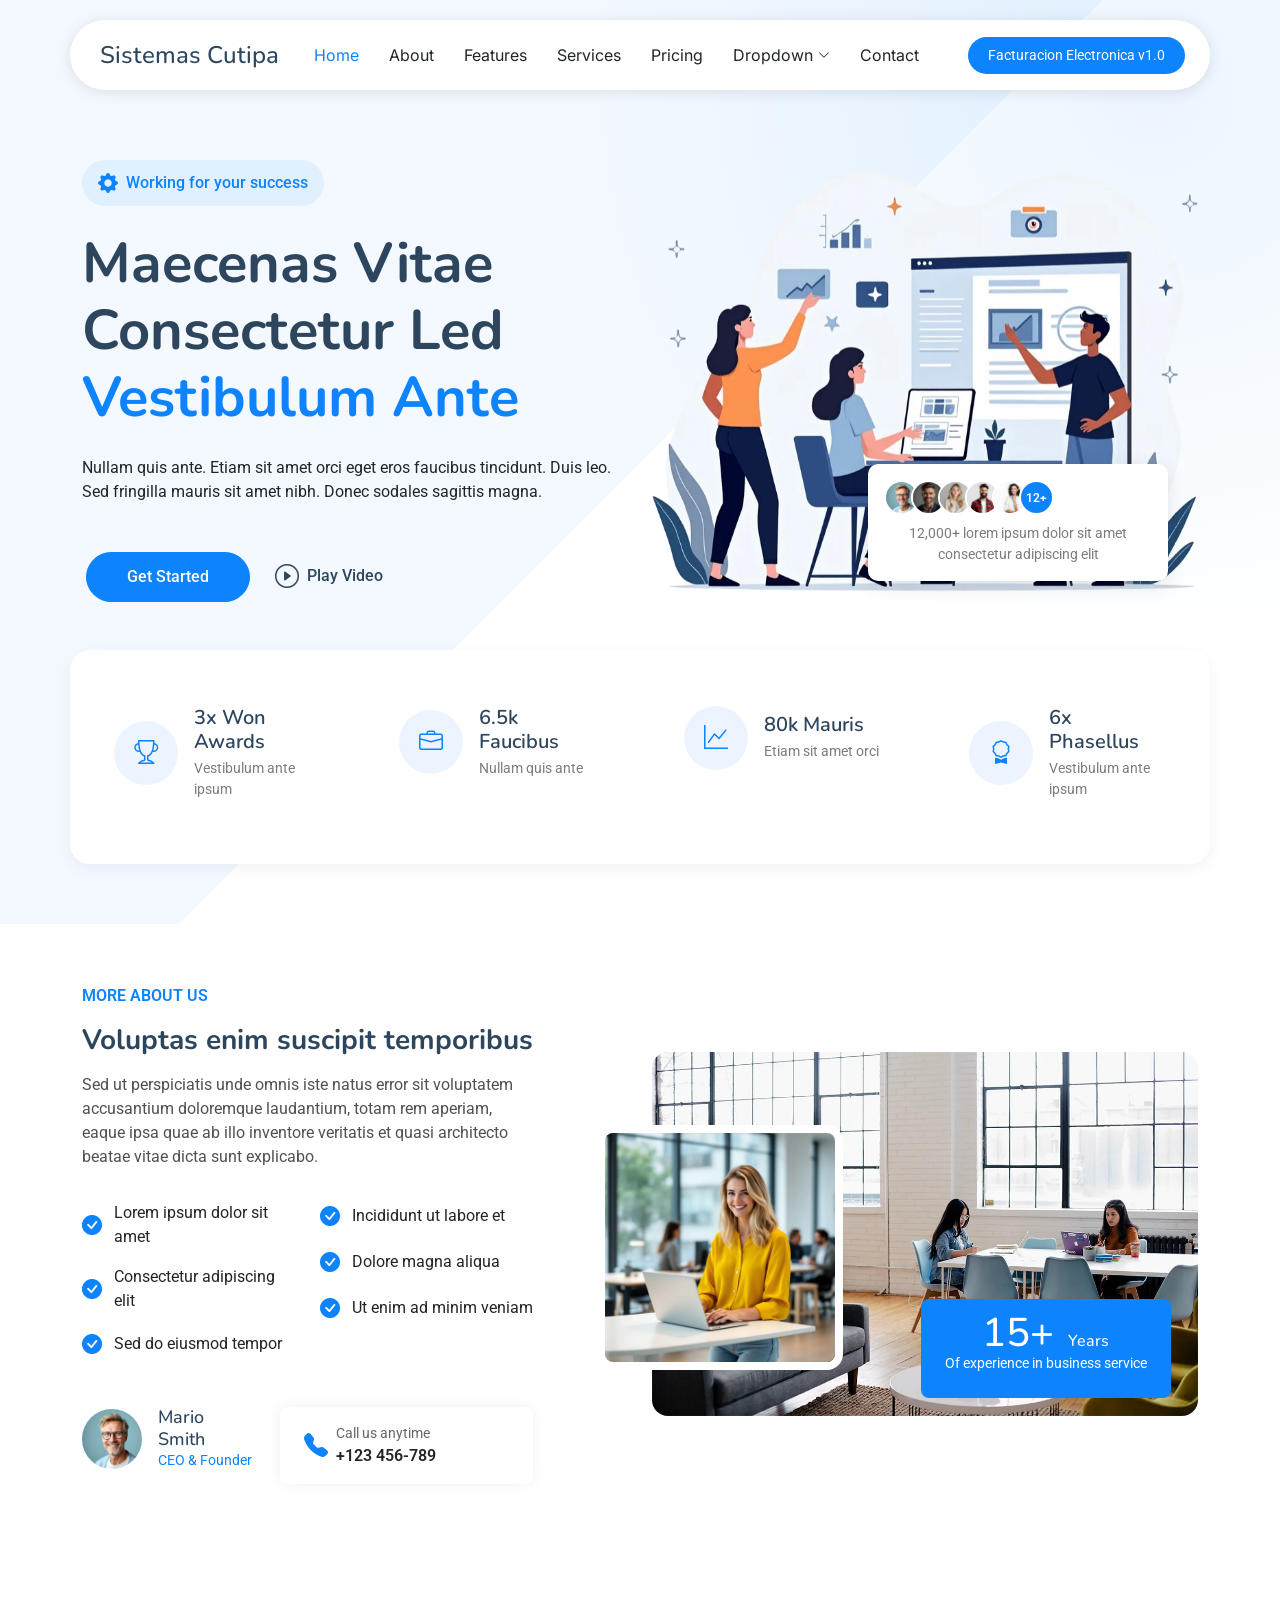
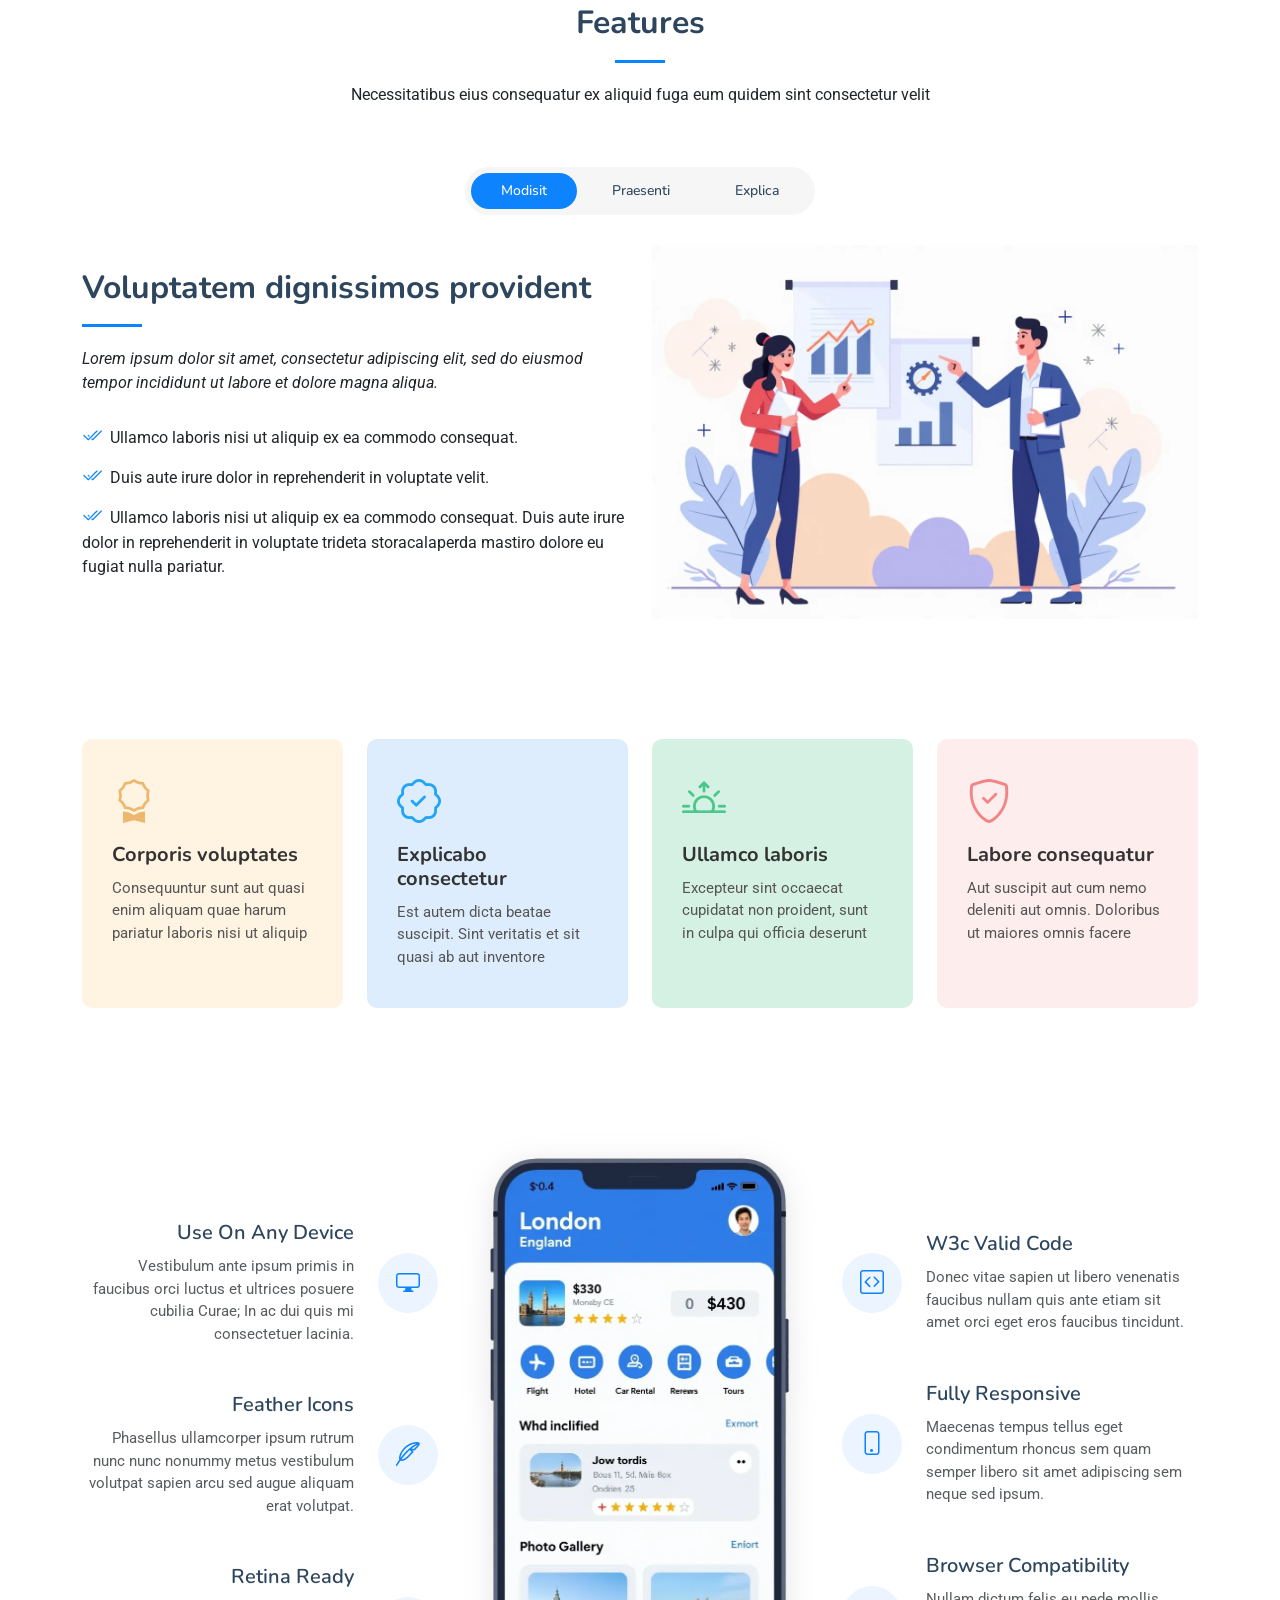
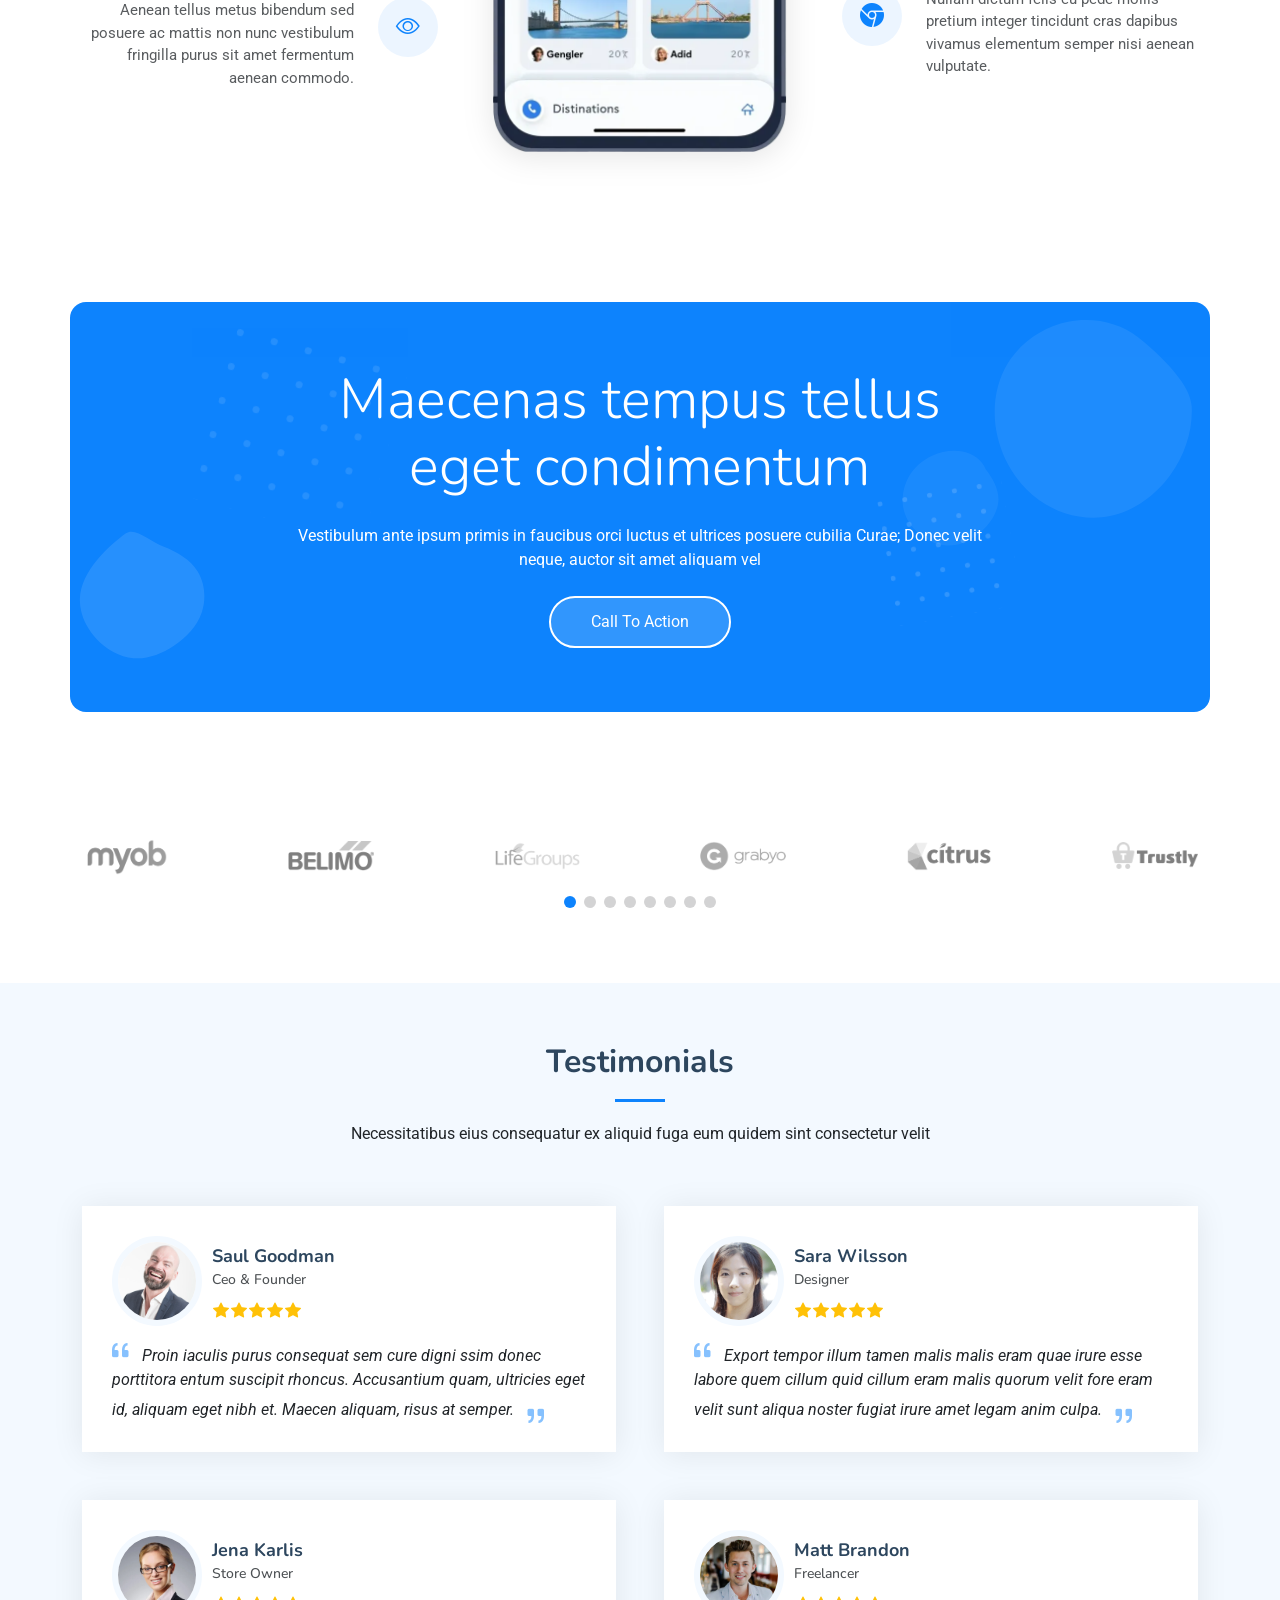
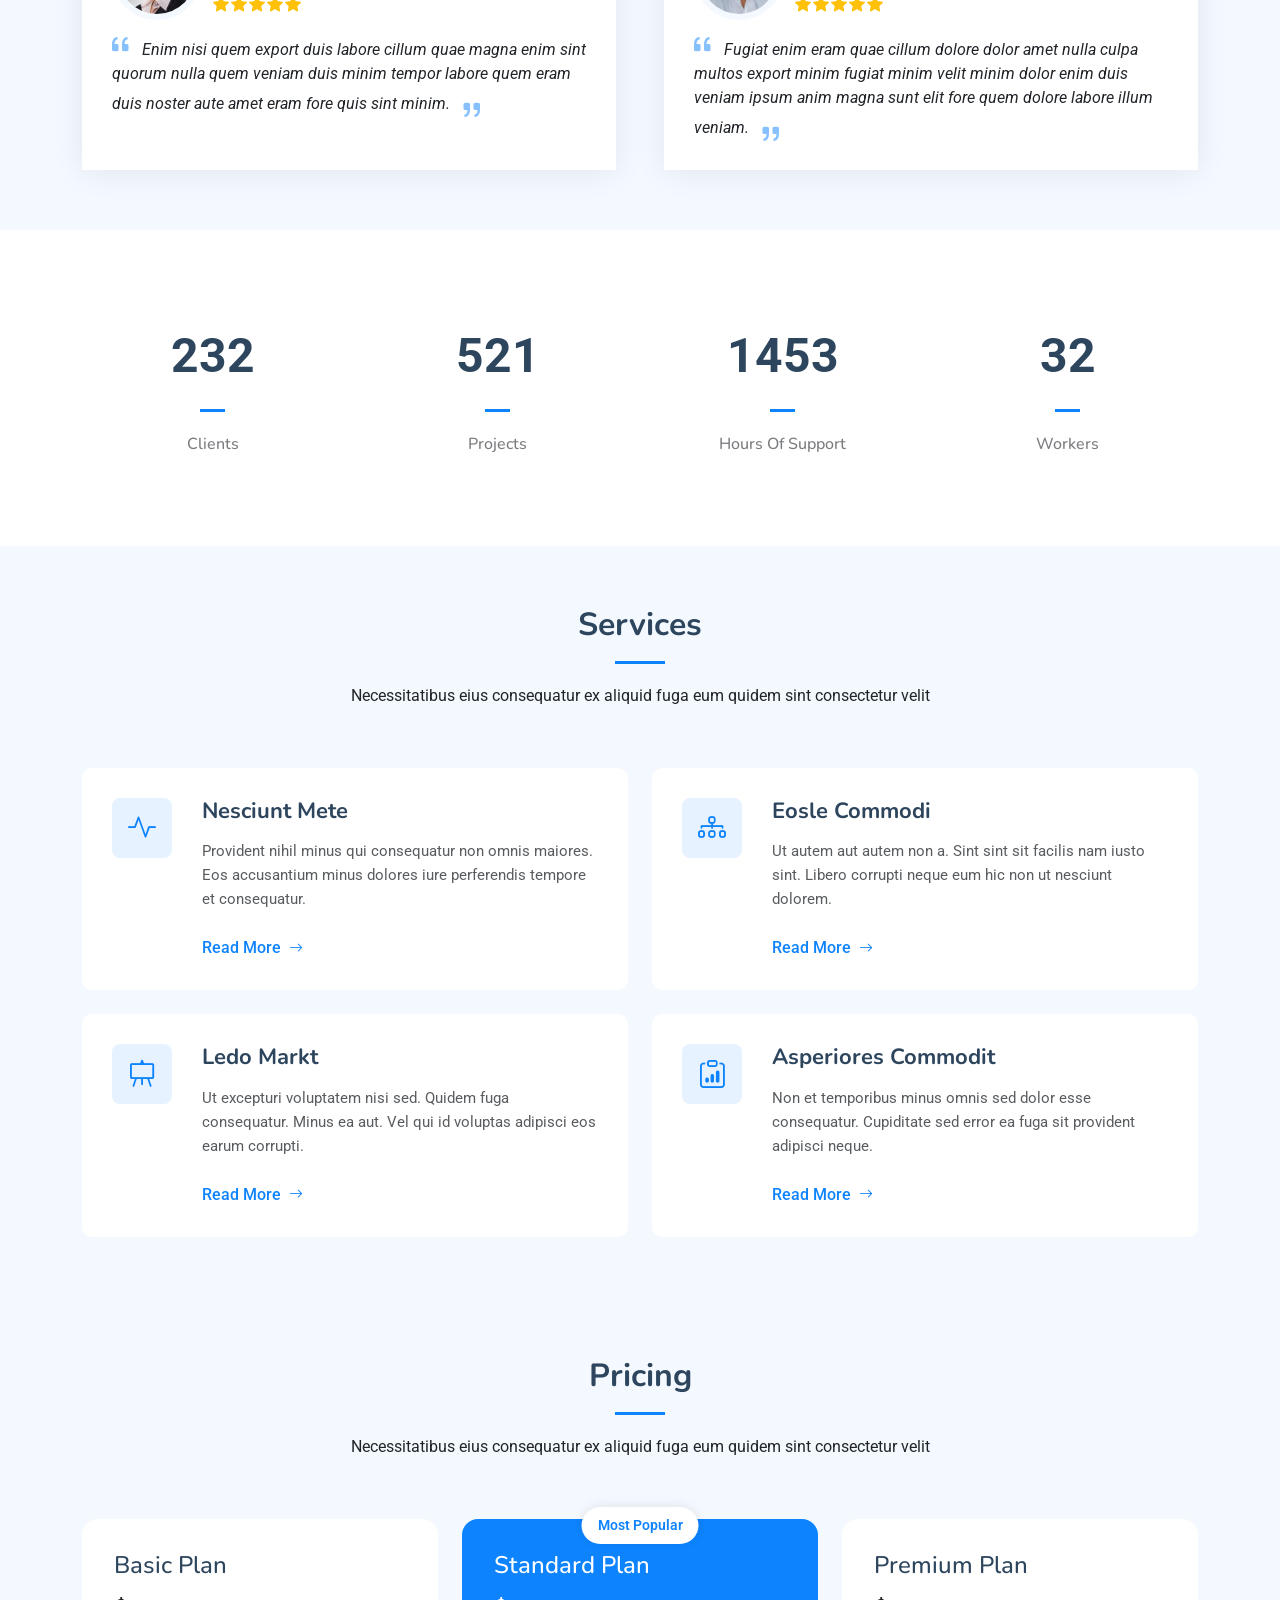
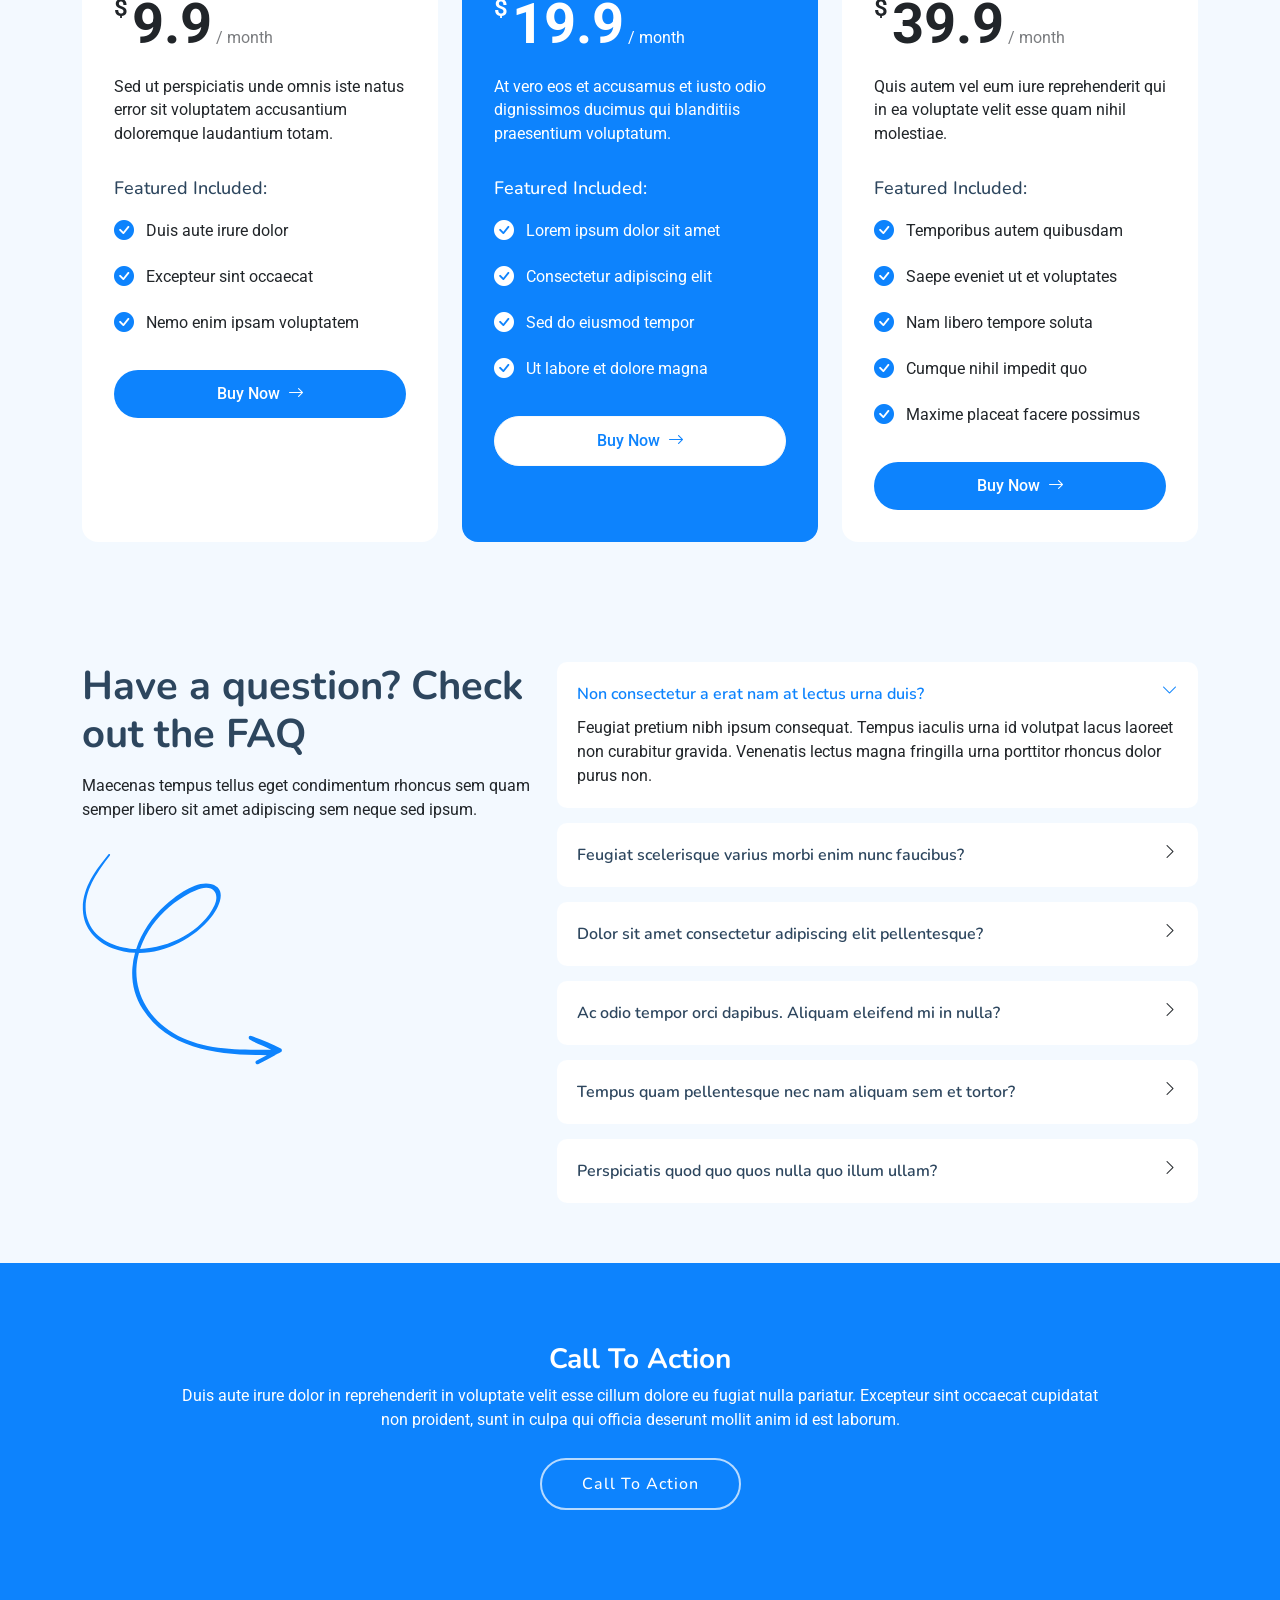
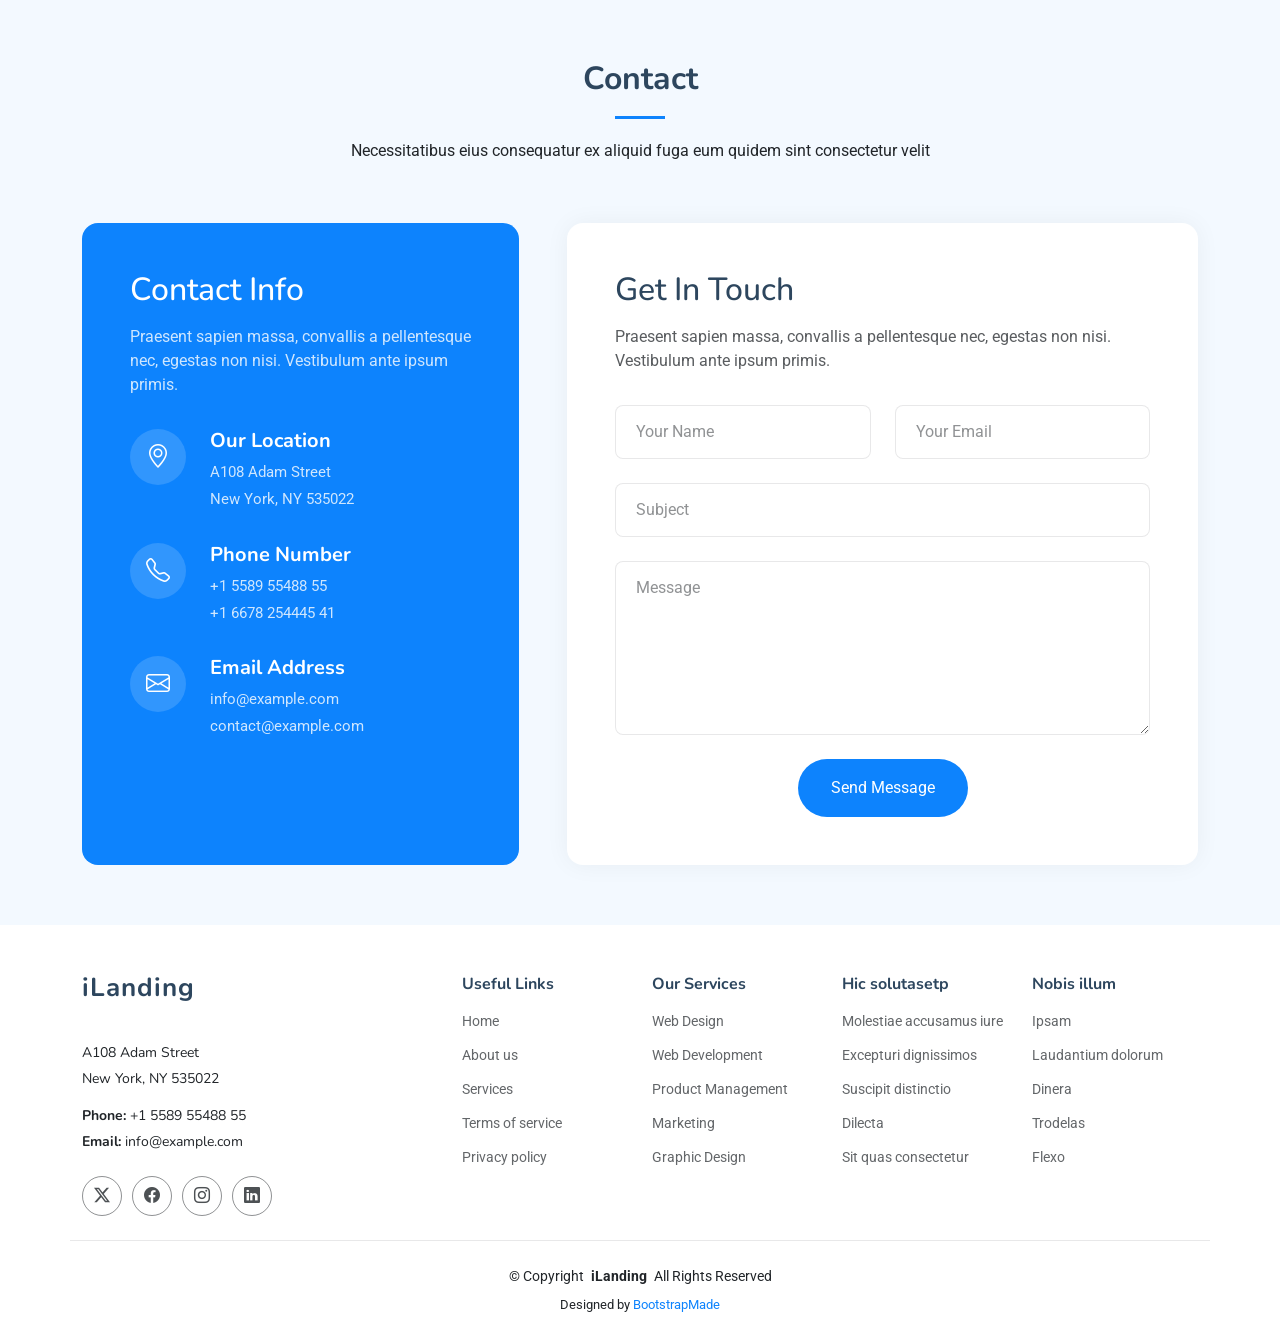
==== index.html @ 165fb86c "nuevo" ====
<!DOCTYPE html>
<html lang="en">

<head>
  <meta charset="utf-8">
  <meta content="width=device-width, initial-scale=1.0" name="viewport">
  <title>Index - iLanding Bootstrap Template</title>
  <meta name="description" content="">
  <meta name="keywords" content="">

  <!-- Favicons -->
  <link href="assets/img/favicon.png" rel="icon">
  <link href="assets/img/apple-touch-icon.png" rel="apple-touch-icon">

  <!-- Fonts -->
  <link href="https://fonts.googleapis.com" rel="preconnect">
  <link href="https://fonts.gstatic.com" rel="preconnect" crossorigin>
  <link href="https://fonts.googleapis.com/css2?family=Roboto:ital,wght@0,100;0,300;0,400;0,500;0,700;0,900;1,100;1,300;1,400;1,500;1,700;1,900&family=Inter:wght@100;200;300;400;500;600;700;800;900&family=Nunito:ital,wght@0,200;0,300;0,400;0,500;0,600;0,700;0,800;0,900;1,200;1,300;1,400;1,500;1,600;1,700;1,800;1,900&display=swap" rel="stylesheet">

  <!-- Vendor CSS Files -->
  <link href="assets/vendor/bootstrap/css/bootstrap.min.css" rel="stylesheet">
  <link href="assets/vendor/bootstrap-icons/bootstrap-icons.css" rel="stylesheet">
  <link href="assets/vendor/aos/aos.css" rel="stylesheet">
  <link href="assets/vendor/glightbox/css/glightbox.min.css" rel="stylesheet">
  <link href="assets/vendor/swiper/swiper-bundle.min.css" rel="stylesheet">

  <!-- Main CSS File -->
  <link href="assets/css/main.css" rel="stylesheet">

  <!-- =======================================================
  * Template Name: iLanding
  * Template URL: https://bootstrapmade.com/ilanding-bootstrap-landing-page-template/
  * Updated: Oct 28 2024 with Bootstrap v5.3.3
  * Author: BootstrapMade.com
  * License: https://bootstrapmade.com/license/
  ======================================================== -->
</head>

<body class="index-page">

  <header id="header" class="header d-flex align-items-center fixed-top">
    <div class="header-container container-fluid container-xl position-relative d-flex align-items-center justify-content-between">

      <a href="index.html" class="logo d-flex align-items-center me-auto me-xl-0">
        <!-- Uncomment the line below if you also wish to use an image logo -->
        <!-- <img src="assets/img/logo.png" alt=""> -->
        <h1 class="sitename">Sistemas Cutipa</h1>
      </a>

      <nav id="navmenu" class="navmenu">
        <ul>
          <li><a href="#hero" class="active">Home</a></li>
          <li><a href="#about">About</a></li>
          <li><a href="#features">Features</a></li>
          <li><a href="#services">Services</a></li>
          <li><a href="#pricing">Pricing</a></li>
          <li class="dropdown"><a href="#"><span>Dropdown</span> <i class="bi bi-chevron-down toggle-dropdown"></i></a>
            <ul>
              <li><a href="#">Dropdown 1</a></li>
              <li class="dropdown"><a href="#"><span>Deep Dropdown</span> <i class="bi bi-chevron-down toggle-dropdown"></i></a>
                <ul>
                  <li><a href="#">Deep Dropdown 1</a></li>
                  <li><a href="#">Deep Dropdown 2</a></li>
                  <li><a href="#">Deep Dropdown 3</a></li>
                  <li><a href="#">Deep Dropdown 4</a></li>
                  <li><a href="#">Deep Dropdown 5</a></li>
                </ul>
              </li>
              <li><a href="#">Dropdown 2</a></li>
              <li><a href="#">Dropdown 3</a></li>
              <li><a href="#">Dropdown 4</a></li>
            </ul>
          </li>
          <li><a href="#contact">Contact</a></li>
        </ul>
        <i class="mobile-nav-toggle d-xl-none bi bi-list"></i>
      </nav>

      <a class="btn-getstarted" href="https://appsoluctimyr.pse.pe/" target="_blank">Facturacion Electronica v1.0</a>
      <!-- <a class="btn-getstarted" href="index.html#about">Facturacion Electronica v2.0</a> -->

    </div>
  </header>

  <main class="main">

    <!-- Hero Section -->
    <section id="hero" class="hero section">

      <div class="container" data-aos="fade-up" data-aos-delay="100">

        <div class="row align-items-center">
          <div class="col-lg-6">
            <div class="hero-content" data-aos="fade-up" data-aos-delay="200">
              <div class="company-badge mb-4">
                <i class="bi bi-gear-fill me-2"></i>
                Working for your success
              </div>

              <h1 class="mb-4">
                Maecenas Vitae <br>
                Consectetur Led <br>
                <span class="accent-text">Vestibulum Ante</span>
              </h1>

              <p class="mb-4 mb-md-5">
                Nullam quis ante. Etiam sit amet orci eget eros faucibus tincidunt.
                Duis leo. Sed fringilla mauris sit amet nibh. Donec sodales sagittis magna.
              </p>

              <div class="hero-buttons">
                <a href="#about" class="btn btn-primary me-0 me-sm-2 mx-1">Get Started</a>
                <a href="https://www.youtube.com/watch?v=Y7f98aduVJ8" class="btn btn-link mt-2 mt-sm-0 glightbox">
                  <i class="bi bi-play-circle me-1"></i>
                  Play Video
                </a>
              </div>
            </div>
          </div>

          <div class="col-lg-6">
            <div class="hero-image" data-aos="zoom-out" data-aos-delay="300">
              <img src="assets/img/illustration-1.webp" alt="Hero Image" class="img-fluid">

              <div class="customers-badge">
                <div class="customer-avatars">
                  <img src="assets/img/avatar-1.webp" alt="Customer 1" class="avatar">
                  <img src="assets/img/avatar-2.webp" alt="Customer 2" class="avatar">
                  <img src="assets/img/avatar-3.webp" alt="Customer 3" class="avatar">
                  <img src="assets/img/avatar-4.webp" alt="Customer 4" class="avatar">
                  <img src="assets/img/avatar-5.webp" alt="Customer 5" class="avatar">
                  <span class="avatar more">12+</span>
                </div>
                <p class="mb-0 mt-2">12,000+ lorem ipsum dolor sit amet consectetur adipiscing elit</p>
              </div>
            </div>
          </div>
        </div>

        <div class="row stats-row gy-4 mt-5" data-aos="fade-up" data-aos-delay="500">
          <div class="col-lg-3 col-md-6">
            <div class="stat-item">
              <div class="stat-icon">
                <i class="bi bi-trophy"></i>
              </div>
              <div class="stat-content">
                <h4>3x Won Awards</h4>
                <p class="mb-0">Vestibulum ante ipsum</p>
              </div>
            </div>
          </div>
          <div class="col-lg-3 col-md-6">
            <div class="stat-item">
              <div class="stat-icon">
                <i class="bi bi-briefcase"></i>
              </div>
              <div class="stat-content">
                <h4>6.5k Faucibus</h4>
                <p class="mb-0">Nullam quis ante</p>
              </div>
            </div>
          </div>
          <div class="col-lg-3 col-md-6">
            <div class="stat-item">
              <div class="stat-icon">
                <i class="bi bi-graph-up"></i>
              </div>
              <div class="stat-content">
                <h4>80k Mauris</h4>
                <p class="mb-0">Etiam sit amet orci</p>
              </div>
            </div>
          </div>
          <div class="col-lg-3 col-md-6">
            <div class="stat-item">
              <div class="stat-icon">
                <i class="bi bi-award"></i>
              </div>
              <div class="stat-content">
                <h4>6x Phasellus</h4>
                <p class="mb-0">Vestibulum ante ipsum</p>
              </div>
            </div>
          </div>
        </div>

      </div>

    </section><!-- /Hero Section -->

    <!-- About Section -->
    <section id="about" class="about section">

      <div class="container" data-aos="fade-up" data-aos-delay="100">

        <div class="row gy-4 align-items-center justify-content-between">

          <div class="col-xl-5" data-aos="fade-up" data-aos-delay="200">
            <span class="about-meta">MORE ABOUT US</span>
            <h2 class="about-title">Voluptas enim suscipit temporibus</h2>
            <p class="about-description">Sed ut perspiciatis unde omnis iste natus error sit voluptatem accusantium doloremque laudantium, totam rem aperiam, eaque ipsa quae ab illo inventore veritatis et quasi architecto beatae vitae dicta sunt explicabo.</p>

            <div class="row feature-list-wrapper">
              <div class="col-md-6">
                <ul class="feature-list">
                  <li><i class="bi bi-check-circle-fill"></i> Lorem ipsum dolor sit amet</li>
                  <li><i class="bi bi-check-circle-fill"></i> Consectetur adipiscing elit</li>
                  <li><i class="bi bi-check-circle-fill"></i> Sed do eiusmod tempor</li>
                </ul>
              </div>
              <div class="col-md-6">
                <ul class="feature-list">
                  <li><i class="bi bi-check-circle-fill"></i> Incididunt ut labore et</li>
                  <li><i class="bi bi-check-circle-fill"></i> Dolore magna aliqua</li>
                  <li><i class="bi bi-check-circle-fill"></i> Ut enim ad minim veniam</li>
                </ul>
              </div>
            </div>

            <div class="info-wrapper">
              <div class="row gy-4">
                <div class="col-lg-5">
                  <div class="profile d-flex align-items-center gap-3">
                    <img src="assets/img/avatar-1.webp" alt="CEO Profile" class="profile-image">
                    <div>
                      <h4 class="profile-name">Mario Smith</h4>
                      <p class="profile-position">CEO &amp; Founder</p>
                    </div>
                  </div>
                </div>
                <div class="col-lg-7">
                  <div class="contact-info d-flex align-items-center gap-2">
                    <i class="bi bi-telephone-fill"></i>
                    <div>
                      <p class="contact-label">Call us anytime</p>
                      <p class="contact-number">+123 456-789</p>
                    </div>
                  </div>
                </div>
              </div>
            </div>
          </div>

          <div class="col-xl-6" data-aos="fade-up" data-aos-delay="300">
            <div class="image-wrapper">
              <div class="images position-relative" data-aos="zoom-out" data-aos-delay="400">
                <img src="assets/img/about-5.webp" alt="Business Meeting" class="img-fluid main-image rounded-4">
                <img src="assets/img/about-2.webp" alt="Team Discussion" class="img-fluid small-image rounded-4">
              </div>
              <div class="experience-badge floating">
                <h3>15+ <span>Years</span></h3>
                <p>Of experience in business service</p>
              </div>
            </div>
          </div>
        </div>

      </div>

    </section><!-- /About Section -->

    <!-- Features Section -->
    <section id="features" class="features section">

      <!-- Section Title -->
      <div class="container section-title" data-aos="fade-up">
        <h2>Features</h2>
        <p>Necessitatibus eius consequatur ex aliquid fuga eum quidem sint consectetur velit</p>
      </div><!-- End Section Title -->

      <div class="container">

        <div class="d-flex justify-content-center">

          <ul class="nav nav-tabs" data-aos="fade-up" data-aos-delay="100">

            <li class="nav-item">
              <a class="nav-link active show" data-bs-toggle="tab" data-bs-target="#features-tab-1">
                <h4>Modisit</h4>
              </a>
            </li><!-- End tab nav item -->

            <li class="nav-item">
              <a class="nav-link" data-bs-toggle="tab" data-bs-target="#features-tab-2">
                <h4>Praesenti</h4>
              </a><!-- End tab nav item -->

            </li>
            <li class="nav-item">
              <a class="nav-link" data-bs-toggle="tab" data-bs-target="#features-tab-3">
                <h4>Explica</h4>
              </a>
            </li><!-- End tab nav item -->

          </ul>

        </div>

        <div class="tab-content" data-aos="fade-up" data-aos-delay="200">

          <div class="tab-pane fade active show" id="features-tab-1">
            <div class="row">
              <div class="col-lg-6 order-2 order-lg-1 mt-3 mt-lg-0 d-flex flex-column justify-content-center">
                <h3>Voluptatem dignissimos provident</h3>
                <p class="fst-italic">
                  Lorem ipsum dolor sit amet, consectetur adipiscing elit, sed do eiusmod tempor incididunt ut labore et dolore
                  magna aliqua.
                </p>
                <ul>
                  <li><i class="bi bi-check2-all"></i> <span>Ullamco laboris nisi ut aliquip ex ea commodo consequat.</span></li>
                  <li><i class="bi bi-check2-all"></i> <span>Duis aute irure dolor in reprehenderit in voluptate velit.</span></li>
                  <li><i class="bi bi-check2-all"></i> <span>Ullamco laboris nisi ut aliquip ex ea commodo consequat. Duis aute irure dolor in reprehenderit in voluptate trideta storacalaperda mastiro dolore eu fugiat nulla pariatur.</span></li>
                </ul>
              </div>
              <div class="col-lg-6 order-1 order-lg-2 text-center">
                <img src="assets/img/features-illustration-1.webp" alt="" class="img-fluid">
              </div>
            </div>
          </div><!-- End tab content item -->

          <div class="tab-pane fade" id="features-tab-2">
            <div class="row">
              <div class="col-lg-6 order-2 order-lg-1 mt-3 mt-lg-0 d-flex flex-column justify-content-center">
                <h3>Neque exercitationem debitis</h3>
                <p class="fst-italic">
                  Lorem ipsum dolor sit amet, consectetur adipiscing elit, sed do eiusmod tempor incididunt ut labore et dolore
                  magna aliqua.
                </p>
                <ul>
                  <li><i class="bi bi-check2-all"></i> <span>Ullamco laboris nisi ut aliquip ex ea commodo consequat.</span></li>
                  <li><i class="bi bi-check2-all"></i> <span>Duis aute irure dolor in reprehenderit in voluptate velit.</span></li>
                  <li><i class="bi bi-check2-all"></i> <span>Provident mollitia neque rerum asperiores dolores quos qui a. Ipsum neque dolor voluptate nisi sed.</span></li>
                  <li><i class="bi bi-check2-all"></i> <span>Ullamco laboris nisi ut aliquip ex ea commodo consequat. Duis aute irure dolor in reprehenderit in voluptate trideta storacalaperda mastiro dolore eu fugiat nulla pariatur.</span></li>
                </ul>
              </div>
              <div class="col-lg-6 order-1 order-lg-2 text-center">
                <img src="assets/img/features-illustration-2.webp" alt="" class="img-fluid">
              </div>
            </div>
          </div><!-- End tab content item -->

          <div class="tab-pane fade" id="features-tab-3">
            <div class="row">
              <div class="col-lg-6 order-2 order-lg-1 mt-3 mt-lg-0 d-flex flex-column justify-content-center">
                <h3>Voluptatibus commodi accusamu</h3>
                <ul>
                  <li><i class="bi bi-check2-all"></i> <span>Ullamco laboris nisi ut aliquip ex ea commodo consequat.</span></li>
                  <li><i class="bi bi-check2-all"></i> <span>Duis aute irure dolor in reprehenderit in voluptate velit.</span></li>
                  <li><i class="bi bi-check2-all"></i> <span>Provident mollitia neque rerum asperiores dolores quos qui a. Ipsum neque dolor voluptate nisi sed.</span></li>
                </ul>
                <p class="fst-italic">
                  Lorem ipsum dolor sit amet, consectetur adipiscing elit, sed do eiusmod tempor incididunt ut labore et dolore
                  magna aliqua.
                </p>
              </div>
              <div class="col-lg-6 order-1 order-lg-2 text-center">
                <img src="assets/img/features-illustration-3.webp" alt="" class="img-fluid">
              </div>
            </div>
          </div><!-- End tab content item -->

        </div>

      </div>

    </section><!-- /Features Section -->

    <!-- Features Cards Section -->
    <section id="features-cards" class="features-cards section">

      <div class="container">

        <div class="row gy-4">

          <div class="col-xl-3 col-md-6" data-aos="zoom-in" data-aos-delay="100">
            <div class="feature-box orange">
              <i class="bi bi-award"></i>
              <h4>Corporis voluptates</h4>
              <p>Consequuntur sunt aut quasi enim aliquam quae harum pariatur laboris nisi ut aliquip</p>
            </div>
          </div><!-- End Feature Borx-->

          <div class="col-xl-3 col-md-6" data-aos="zoom-in" data-aos-delay="200">
            <div class="feature-box blue">
              <i class="bi bi-patch-check"></i>
              <h4>Explicabo consectetur</h4>
              <p>Est autem dicta beatae suscipit. Sint veritatis et sit quasi ab aut inventore</p>
            </div>
          </div><!-- End Feature Borx-->

          <div class="col-xl-3 col-md-6" data-aos="zoom-in" data-aos-delay="300">
            <div class="feature-box green">
              <i class="bi bi-sunrise"></i>
              <h4>Ullamco laboris</h4>
              <p>Excepteur sint occaecat cupidatat non proident, sunt in culpa qui officia deserunt</p>
            </div>
          </div><!-- End Feature Borx-->

          <div class="col-xl-3 col-md-6" data-aos="zoom-in" data-aos-delay="400">
            <div class="feature-box red">
              <i class="bi bi-shield-check"></i>
              <h4>Labore consequatur</h4>
              <p>Aut suscipit aut cum nemo deleniti aut omnis. Doloribus ut maiores omnis facere</p>
            </div>
          </div><!-- End Feature Borx-->

        </div>

      </div>

    </section><!-- /Features Cards Section -->

    <!-- Features 2 Section -->
    <section id="features-2" class="features-2 section">

      <div class="container" data-aos="fade-up" data-aos-delay="100">

        <div class="row align-items-center">

          <div class="col-lg-4">

            <div class="feature-item text-end mb-5" data-aos="fade-right" data-aos-delay="200">
              <div class="d-flex align-items-center justify-content-end gap-4">
                <div class="feature-content">
                  <h3>Use On Any Device</h3>
                  <p>Vestibulum ante ipsum primis in faucibus orci luctus et ultrices posuere cubilia Curae; In ac dui quis mi consectetuer lacinia.</p>
                </div>
                <div class="feature-icon flex-shrink-0">
                  <i class="bi bi-display"></i>
                </div>
              </div>
            </div><!-- End .feature-item -->

            <div class="feature-item text-end mb-5" data-aos="fade-right" data-aos-delay="300">
              <div class="d-flex align-items-center justify-content-end gap-4">
                <div class="feature-content">
                  <h3>Feather Icons</h3>
                  <p>Phasellus ullamcorper ipsum rutrum nunc nunc nonummy metus vestibulum volutpat sapien arcu sed augue aliquam erat volutpat.</p>
                </div>
                <div class="feature-icon flex-shrink-0">
                  <i class="bi bi-feather"></i>
                </div>
              </div>
            </div><!-- End .feature-item -->

            <div class="feature-item text-end" data-aos="fade-right" data-aos-delay="400">
              <div class="d-flex align-items-center justify-content-end gap-4">
                <div class="feature-content">
                  <h3>Retina Ready</h3>
                  <p>Aenean tellus metus bibendum sed posuere ac mattis non nunc vestibulum fringilla purus sit amet fermentum aenean commodo.</p>
                </div>
                <div class="feature-icon flex-shrink-0">
                  <i class="bi bi-eye"></i>
                </div>
              </div>
            </div><!-- End .feature-item -->

          </div>

          <div class="col-lg-4" data-aos="zoom-in" data-aos-delay="200">
            <div class="phone-mockup text-center">
              <img src="assets/img/phone-app-screen.webp" alt="Phone Mockup" class="img-fluid">
            </div>
          </div><!-- End Phone Mockup -->

          <div class="col-lg-4">

            <div class="feature-item mb-5" data-aos="fade-left" data-aos-delay="200">
              <div class="d-flex align-items-center gap-4">
                <div class="feature-icon flex-shrink-0">
                  <i class="bi bi-code-square"></i>
                </div>
                <div class="feature-content">
                  <h3>W3c Valid Code</h3>
                  <p>Donec vitae sapien ut libero venenatis faucibus nullam quis ante etiam sit amet orci eget eros faucibus tincidunt.</p>
                </div>
              </div>
            </div><!-- End .feature-item -->

            <div class="feature-item mb-5" data-aos="fade-left" data-aos-delay="300">
              <div class="d-flex align-items-center gap-4">
                <div class="feature-icon flex-shrink-0">
                  <i class="bi bi-phone"></i>
                </div>
                <div class="feature-content">
                  <h3>Fully Responsive</h3>
                  <p>Maecenas tempus tellus eget condimentum rhoncus sem quam semper libero sit amet adipiscing sem neque sed ipsum.</p>
                </div>
              </div>
            </div><!-- End .feature-item -->

            <div class="feature-item" data-aos="fade-left" data-aos-delay="400">
              <div class="d-flex align-items-center gap-4">
                <div class="feature-icon flex-shrink-0">
                  <i class="bi bi-browser-chrome"></i>
                </div>
                <div class="feature-content">
                  <h3>Browser Compatibility</h3>
                  <p>Nullam dictum felis eu pede mollis pretium integer tincidunt cras dapibus vivamus elementum semper nisi aenean vulputate.</p>
                </div>
              </div>
            </div><!-- End .feature-item -->

          </div>
        </div>

      </div>

    </section><!-- /Features 2 Section -->

    <!-- Call To Action Section -->
    <section id="call-to-action" class="call-to-action section">

      <div class="container" data-aos="fade-up" data-aos-delay="100">

        <div class="row justify-content-center align-items-center position-relative">
          <div class="col-lg-8 mx-auto text-center">
            <h2 class="display-4 mb-4">Maecenas tempus tellus eget condimentum</h2>
            <p class="mb-4">Vestibulum ante ipsum primis in faucibus orci luctus et ultrices posuere cubilia Curae; Donec velit neque, auctor sit amet aliquam vel</p>
            <a href="#" class="btn btn-cta">Call To Action</a>
          </div>

          <!-- Abstract Background Elements -->
          <div class="shape shape-1">
            <svg viewBox="0 0 200 200" xmlns="http://www.w3.org/2000/svg">
              <path d="M47.1,-57.1C59.9,-45.6,68.5,-28.9,71.4,-10.9C74.2,7.1,71.3,26.3,61.5,41.1C51.7,55.9,35,66.2,16.9,69.2C-1.3,72.2,-21,67.8,-36.9,57.9C-52.8,48,-64.9,32.6,-69.1,15.1C-73.3,-2.4,-69.5,-22,-59.4,-37.1C-49.3,-52.2,-32.8,-62.9,-15.7,-64.9C1.5,-67,34.3,-68.5,47.1,-57.1Z" transform="translate(100 100)"></path>
            </svg>
          </div>

          <div class="shape shape-2">
            <svg viewBox="0 0 200 200" xmlns="http://www.w3.org/2000/svg">
              <path d="M41.3,-49.1C54.4,-39.3,66.6,-27.2,71.1,-12.1C75.6,3,72.4,20.9,63.3,34.4C54.2,47.9,39.2,56.9,23.2,62.3C7.1,67.7,-10,69.4,-24.8,64.1C-39.7,58.8,-52.3,46.5,-60.1,31.5C-67.9,16.4,-70.9,-1.4,-66.3,-16.6C-61.8,-31.8,-49.7,-44.3,-36.3,-54C-22.9,-63.7,-8.2,-70.6,3.6,-75.1C15.4,-79.6,28.2,-58.9,41.3,-49.1Z" transform="translate(100 100)"></path>
            </svg>
          </div>

          <!-- Dot Pattern Groups -->
          <div class="dots dots-1">
            <svg viewBox="0 0 100 100" xmlns="http://www.w3.org/2000/svg">
              <pattern id="dot-pattern" x="0" y="0" width="20" height="20" patternUnits="userSpaceOnUse">
                <circle cx="2" cy="2" r="2" fill="currentColor"></circle>
              </pattern>
              <rect width="100" height="100" fill="url(#dot-pattern)"></rect>
            </svg>
          </div>

          <div class="dots dots-2">
            <svg viewBox="0 0 100 100" xmlns="http://www.w3.org/2000/svg">
              <pattern id="dot-pattern-2" x="0" y="0" width="20" height="20" patternUnits="userSpaceOnUse">
                <circle cx="2" cy="2" r="2" fill="currentColor"></circle>
              </pattern>
              <rect width="100" height="100" fill="url(#dot-pattern-2)"></rect>
            </svg>
          </div>

          <div class="shape shape-3">
            <svg viewBox="0 0 200 200" xmlns="http://www.w3.org/2000/svg">
              <path d="M43.3,-57.1C57.4,-46.5,71.1,-32.6,75.3,-16.2C79.5,0.2,74.2,19.1,65.1,35.3C56,51.5,43.1,65,27.4,71.7C11.7,78.4,-6.8,78.3,-23.9,72.4C-41,66.5,-56.7,54.8,-65.4,39.2C-74.1,23.6,-75.8,4,-71.7,-13.2C-67.6,-30.4,-57.7,-45.2,-44.3,-56.1C-30.9,-67,-15.5,-74,0.7,-74.9C16.8,-75.8,33.7,-70.7,43.3,-57.1Z" transform="translate(100 100)"></path>
            </svg>
          </div>
        </div>

      </div>

    </section><!-- /Call To Action Section -->

    <!-- Clients Section -->
    <section id="clients" class="clients section">

      <div class="container" data-aos="fade-up" data-aos-delay="100">

        <div class="swiper init-swiper">
          <script type="application/json" class="swiper-config">
            {
              "loop": true,
              "speed": 600,
              "autoplay": {
                "delay": 5000
              },
              "slidesPerView": "auto",
              "pagination": {
                "el": ".swiper-pagination",
                "type": "bullets",
                "clickable": true
              },
              "breakpoints": {
                "320": {
                  "slidesPerView": 2,
                  "spaceBetween": 40
                },
                "480": {
                  "slidesPerView": 3,
                  "spaceBetween": 60
                },
                "640": {
                  "slidesPerView": 4,
                  "spaceBetween": 80
                },
                "992": {
                  "slidesPerView": 6,
                  "spaceBetween": 120
                }
              }
            }
          </script>
          <div class="swiper-wrapper align-items-center">
            <div class="swiper-slide"><img src="assets/img/clients/client-1.png" class="img-fluid" alt=""></div>
            <div class="swiper-slide"><img src="assets/img/clients/client-2.png" class="img-fluid" alt=""></div>
            <div class="swiper-slide"><img src="assets/img/clients/client-3.png" class="img-fluid" alt=""></div>
            <div class="swiper-slide"><img src="assets/img/clients/client-4.png" class="img-fluid" alt=""></div>
            <div class="swiper-slide"><img src="assets/img/clients/client-5.png" class="img-fluid" alt=""></div>
            <div class="swiper-slide"><img src="assets/img/clients/client-6.png" class="img-fluid" alt=""></div>
            <div class="swiper-slide"><img src="assets/img/clients/client-7.png" class="img-fluid" alt=""></div>
            <div class="swiper-slide"><img src="assets/img/clients/client-8.png" class="img-fluid" alt=""></div>
          </div>
          <div class="swiper-pagination"></div>
        </div>

      </div>

    </section><!-- /Clients Section -->

    <!-- Testimonials Section -->
    <section id="testimonials" class="testimonials section light-background">

      <!-- Section Title -->
      <div class="container section-title" data-aos="fade-up">
        <h2>Testimonials</h2>
        <p>Necessitatibus eius consequatur ex aliquid fuga eum quidem sint consectetur velit</p>
      </div><!-- End Section Title -->

      <div class="container">

        <div class="row g-5">

          <div class="col-lg-6" data-aos="fade-up" data-aos-delay="100">
            <div class="testimonial-item">
              <img src="assets/img/testimonials/testimonials-1.jpg" class="testimonial-img" alt="">
              <h3>Saul Goodman</h3>
              <h4>Ceo &amp; Founder</h4>
              <div class="stars">
                <i class="bi bi-star-fill"></i><i class="bi bi-star-fill"></i><i class="bi bi-star-fill"></i><i class="bi bi-star-fill"></i><i class="bi bi-star-fill"></i>
              </div>
              <p>
                <i class="bi bi-quote quote-icon-left"></i>
                <span>Proin iaculis purus consequat sem cure digni ssim donec porttitora entum suscipit rhoncus. Accusantium quam, ultricies eget id, aliquam eget nibh et. Maecen aliquam, risus at semper.</span>
                <i class="bi bi-quote quote-icon-right"></i>
              </p>
            </div>
          </div><!-- End testimonial item -->

          <div class="col-lg-6" data-aos="fade-up" data-aos-delay="200">
            <div class="testimonial-item">
              <img src="assets/img/testimonials/testimonials-2.jpg" class="testimonial-img" alt="">
              <h3>Sara Wilsson</h3>
              <h4>Designer</h4>
              <div class="stars">
                <i class="bi bi-star-fill"></i><i class="bi bi-star-fill"></i><i class="bi bi-star-fill"></i><i class="bi bi-star-fill"></i><i class="bi bi-star-fill"></i>
              </div>
              <p>
                <i class="bi bi-quote quote-icon-left"></i>
                <span>Export tempor illum tamen malis malis eram quae irure esse labore quem cillum quid cillum eram malis quorum velit fore eram velit sunt aliqua noster fugiat irure amet legam anim culpa.</span>
                <i class="bi bi-quote quote-icon-right"></i>
              </p>
            </div>
          </div><!-- End testimonial item -->

          <div class="col-lg-6" data-aos="fade-up" data-aos-delay="300">
            <div class="testimonial-item">
              <img src="assets/img/testimonials/testimonials-3.jpg" class="testimonial-img" alt="">
              <h3>Jena Karlis</h3>
              <h4>Store Owner</h4>
              <div class="stars">
                <i class="bi bi-star-fill"></i><i class="bi bi-star-fill"></i><i class="bi bi-star-fill"></i><i class="bi bi-star-fill"></i><i class="bi bi-star-fill"></i>
              </div>
              <p>
                <i class="bi bi-quote quote-icon-left"></i>
                <span>Enim nisi quem export duis labore cillum quae magna enim sint quorum nulla quem veniam duis minim tempor labore quem eram duis noster aute amet eram fore quis sint minim.</span>
                <i class="bi bi-quote quote-icon-right"></i>
              </p>
            </div>
          </div><!-- End testimonial item -->

          <div class="col-lg-6" data-aos="fade-up" data-aos-delay="400">
            <div class="testimonial-item">
              <img src="assets/img/testimonials/testimonials-4.jpg" class="testimonial-img" alt="">
              <h3>Matt Brandon</h3>
              <h4>Freelancer</h4>
              <div class="stars">
                <i class="bi bi-star-fill"></i><i class="bi bi-star-fill"></i><i class="bi bi-star-fill"></i><i class="bi bi-star-fill"></i><i class="bi bi-star-fill"></i>
              </div>
              <p>
                <i class="bi bi-quote quote-icon-left"></i>
                <span>Fugiat enim eram quae cillum dolore dolor amet nulla culpa multos export minim fugiat minim velit minim dolor enim duis veniam ipsum anim magna sunt elit fore quem dolore labore illum veniam.</span>
                <i class="bi bi-quote quote-icon-right"></i>
              </p>
            </div>
          </div><!-- End testimonial item -->

        </div>

      </div>

    </section><!-- /Testimonials Section -->

    <!-- Stats Section -->
    <section id="stats" class="stats section">

      <div class="container" data-aos="fade-up" data-aos-delay="100">

        <div class="row gy-4">

          <div class="col-lg-3 col-md-6">
            <div class="stats-item text-center w-100 h-100">
              <span data-purecounter-start="0" data-purecounter-end="232" data-purecounter-duration="1" class="purecounter"></span>
              <p>Clients</p>
            </div>
          </div><!-- End Stats Item -->

          <div class="col-lg-3 col-md-6">
            <div class="stats-item text-center w-100 h-100">
              <span data-purecounter-start="0" data-purecounter-end="521" data-purecounter-duration="1" class="purecounter"></span>
              <p>Projects</p>
            </div>
          </div><!-- End Stats Item -->

          <div class="col-lg-3 col-md-6">
            <div class="stats-item text-center w-100 h-100">
              <span data-purecounter-start="0" data-purecounter-end="1453" data-purecounter-duration="1" class="purecounter"></span>
              <p>Hours Of Support</p>
            </div>
          </div><!-- End Stats Item -->

          <div class="col-lg-3 col-md-6">
            <div class="stats-item text-center w-100 h-100">
              <span data-purecounter-start="0" data-purecounter-end="32" data-purecounter-duration="1" class="purecounter"></span>
              <p>Workers</p>
            </div>
          </div><!-- End Stats Item -->

        </div>

      </div>

    </section><!-- /Stats Section -->

    <!-- Services Section -->
    <section id="services" class="services section light-background">

      <!-- Section Title -->
      <div class="container section-title" data-aos="fade-up">
        <h2>Services</h2>
        <p>Necessitatibus eius consequatur ex aliquid fuga eum quidem sint consectetur velit</p>
      </div><!-- End Section Title -->

      <div class="container" data-aos="fade-up" data-aos-delay="100">

        <div class="row g-4">

          <div class="col-lg-6" data-aos="fade-up" data-aos-delay="100">
            <div class="service-card d-flex">
              <div class="icon flex-shrink-0">
                <i class="bi bi-activity"></i>
              </div>
              <div>
                <h3>Nesciunt Mete</h3>
                <p>Provident nihil minus qui consequatur non omnis maiores. Eos accusantium minus dolores iure perferendis tempore et consequatur.</p>
                <a href="service-details.html" class="read-more">Read More <i class="bi bi-arrow-right"></i></a>
              </div>
            </div>
          </div><!-- End Service Card -->

          <div class="col-lg-6" data-aos="fade-up" data-aos-delay="200">
            <div class="service-card d-flex">
              <div class="icon flex-shrink-0">
                <i class="bi bi-diagram-3"></i>
              </div>
              <div>
                <h3>Eosle Commodi</h3>
                <p>Ut autem aut autem non a. Sint sint sit facilis nam iusto sint. Libero corrupti neque eum hic non ut nesciunt dolorem.</p>
                <a href="service-details.html" class="read-more">Read More <i class="bi bi-arrow-right"></i></a>
              </div>
            </div>
          </div><!-- End Service Card -->

          <div class="col-lg-6" data-aos="fade-up" data-aos-delay="300">
            <div class="service-card d-flex">
              <div class="icon flex-shrink-0">
                <i class="bi bi-easel"></i>
              </div>
              <div>
                <h3>Ledo Markt</h3>
                <p>Ut excepturi voluptatem nisi sed. Quidem fuga consequatur. Minus ea aut. Vel qui id voluptas adipisci eos earum corrupti.</p>
                <a href="service-details.html" class="read-more">Read More <i class="bi bi-arrow-right"></i></a>
              </div>
            </div>
          </div><!-- End Service Card -->

          <div class="col-lg-6" data-aos="fade-up" data-aos-delay="400">
            <div class="service-card d-flex">
              <div class="icon flex-shrink-0">
                <i class="bi bi-clipboard-data"></i>
              </div>
              <div>
                <h3>Asperiores Commodit</h3>
                <p>Non et temporibus minus omnis sed dolor esse consequatur. Cupiditate sed error ea fuga sit provident adipisci neque.</p>
                <a href="service-details.html" class="read-more">Read More <i class="bi bi-arrow-right"></i></a>
              </div>
            </div>
          </div><!-- End Service Card -->

        </div>

      </div>

    </section><!-- /Services Section -->

    <!-- Pricing Section -->
    <section id="pricing" class="pricing section light-background">

      <!-- Section Title -->
      <div class="container section-title" data-aos="fade-up">
        <h2>Pricing</h2>
        <p>Necessitatibus eius consequatur ex aliquid fuga eum quidem sint consectetur velit</p>
      </div><!-- End Section Title -->

      <div class="container" data-aos="fade-up" data-aos-delay="100">

        <div class="row g-4 justify-content-center">

          <!-- Basic Plan -->
          <div class="col-lg-4" data-aos="fade-up" data-aos-delay="100">
            <div class="pricing-card">
              <h3>Basic Plan</h3>
              <div class="price">
                <span class="currency">$</span>
                <span class="amount">9.9</span>
                <span class="period">/ month</span>
              </div>
              <p class="description">Sed ut perspiciatis unde omnis iste natus error sit voluptatem accusantium doloremque laudantium totam.</p>

              <h4>Featured Included:</h4>
              <ul class="features-list">
                <li>
                  <i class="bi bi-check-circle-fill"></i>
                  Duis aute irure dolor
                </li>
                <li>
                  <i class="bi bi-check-circle-fill"></i>
                  Excepteur sint occaecat
                </li>
                <li>
                  <i class="bi bi-check-circle-fill"></i>
                  Nemo enim ipsam voluptatem
                </li>
              </ul>

              <a href="#" class="btn btn-primary">
                Buy Now
                <i class="bi bi-arrow-right"></i>
              </a>
            </div>
          </div>

          <!-- Standard Plan -->
          <div class="col-lg-4" data-aos="fade-up" data-aos-delay="200">
            <div class="pricing-card popular">
              <div class="popular-badge">Most Popular</div>
              <h3>Standard Plan</h3>
              <div class="price">
                <span class="currency">$</span>
                <span class="amount">19.9</span>
                <span class="period">/ month</span>
              </div>
              <p class="description">At vero eos et accusamus et iusto odio dignissimos ducimus qui blanditiis praesentium voluptatum.</p>

              <h4>Featured Included:</h4>
              <ul class="features-list">
                <li>
                  <i class="bi bi-check-circle-fill"></i>
                  Lorem ipsum dolor sit amet
                </li>
                <li>
                  <i class="bi bi-check-circle-fill"></i>
                  Consectetur adipiscing elit
                </li>
                <li>
                  <i class="bi bi-check-circle-fill"></i>
                  Sed do eiusmod tempor
                </li>
                <li>
                  <i class="bi bi-check-circle-fill"></i>
                  Ut labore et dolore magna
                </li>
              </ul>

              <a href="#" class="btn btn-light">
                Buy Now
                <i class="bi bi-arrow-right"></i>
              </a>
            </div>
          </div>

          <!-- Premium Plan -->
          <div class="col-lg-4" data-aos="fade-up" data-aos-delay="300">
            <div class="pricing-card">
              <h3>Premium Plan</h3>
              <div class="price">
                <span class="currency">$</span>
                <span class="amount">39.9</span>
                <span class="period">/ month</span>
              </div>
              <p class="description">Quis autem vel eum iure reprehenderit qui in ea voluptate velit esse quam nihil molestiae.</p>

              <h4>Featured Included:</h4>
              <ul class="features-list">
                <li>
                  <i class="bi bi-check-circle-fill"></i>
                  Temporibus autem quibusdam
                </li>
                <li>
                  <i class="bi bi-check-circle-fill"></i>
                  Saepe eveniet ut et voluptates
                </li>
                <li>
                  <i class="bi bi-check-circle-fill"></i>
                  Nam libero tempore soluta
                </li>
                <li>
                  <i class="bi bi-check-circle-fill"></i>
                  Cumque nihil impedit quo
                </li>
                <li>
                  <i class="bi bi-check-circle-fill"></i>
                  Maxime placeat facere possimus
                </li>
              </ul>

              <a href="#" class="btn btn-primary">
                Buy Now
                <i class="bi bi-arrow-right"></i>
              </a>
            </div>
          </div>

        </div>

      </div>

    </section><!-- /Pricing Section -->

    <!-- Faq Section -->
    <section class="faq-9 faq section light-background" id="faq">

      <div class="container">
        <div class="row">

          <div class="col-lg-5" data-aos="fade-up">
            <h2 class="faq-title">Have a question? Check out the FAQ</h2>
            <p class="faq-description">Maecenas tempus tellus eget condimentum rhoncus sem quam semper libero sit amet adipiscing sem neque sed ipsum.</p>
            <div class="faq-arrow d-none d-lg-block" data-aos="fade-up" data-aos-delay="200">
              <svg class="faq-arrow" width="200" height="211" viewBox="0 0 200 211" fill="none" xmlns="http://www.w3.org/2000/svg">
                <path d="M198.804 194.488C189.279 189.596 179.529 185.52 169.407 182.07L169.384 182.049C169.227 181.994 169.07 181.939 168.912 181.884C166.669 181.139 165.906 184.546 167.669 185.615C174.053 189.473 182.761 191.837 189.146 195.695C156.603 195.912 119.781 196.591 91.266 179.049C62.5221 161.368 48.1094 130.695 56.934 98.891C84.5539 98.7247 112.556 84.0176 129.508 62.667C136.396 53.9724 146.193 35.1448 129.773 30.2717C114.292 25.6624 93.7109 41.8875 83.1971 51.3147C70.1109 63.039 59.63 78.433 54.2039 95.0087C52.1221 94.9842 50.0776 94.8683 48.0703 94.6608C30.1803 92.8027 11.2197 83.6338 5.44902 65.1074C-1.88449 41.5699 14.4994 19.0183 27.9202 1.56641C28.6411 0.625793 27.2862 -0.561638 26.5419 0.358501C13.4588 16.4098 -0.221091 34.5242 0.896608 56.5659C1.8218 74.6941 14.221 87.9401 30.4121 94.2058C37.7076 97.0203 45.3454 98.5003 53.0334 98.8449C47.8679 117.532 49.2961 137.487 60.7729 155.283C87.7615 197.081 139.616 201.147 184.786 201.155L174.332 206.827C172.119 208.033 174.345 211.287 176.537 210.105C182.06 207.125 187.582 204.122 193.084 201.144C193.346 201.147 195.161 199.887 195.423 199.868C197.08 198.548 193.084 201.144 195.528 199.81C196.688 199.192 197.846 198.552 199.006 197.935C200.397 197.167 200.007 195.087 198.804 194.488ZM60.8213 88.0427C67.6894 72.648 78.8538 59.1566 92.1207 49.0388C98.8475 43.9065 106.334 39.2953 114.188 36.1439C117.295 34.8947 120.798 33.6609 124.168 33.635C134.365 33.5511 136.354 42.9911 132.638 51.031C120.47 77.4222 86.8639 93.9837 58.0983 94.9666C58.8971 92.6666 59.783 90.3603 60.8213 88.0427Z" fill="currentColor"></path>
              </svg>
            </div>
          </div>

          <div class="col-lg-7" data-aos="fade-up" data-aos-delay="300">
            <div class="faq-container">

              <div class="faq-item faq-active">
                <h3>Non consectetur a erat nam at lectus urna duis?</h3>
                <div class="faq-content">
                  <p>Feugiat pretium nibh ipsum consequat. Tempus iaculis urna id volutpat lacus laoreet non curabitur gravida. Venenatis lectus magna fringilla urna porttitor rhoncus dolor purus non.</p>
                </div>
                <i class="faq-toggle bi bi-chevron-right"></i>
              </div><!-- End Faq item-->

              <div class="faq-item">
                <h3>Feugiat scelerisque varius morbi enim nunc faucibus?</h3>
                <div class="faq-content">
                  <p>Dolor sit amet consectetur adipiscing elit pellentesque habitant morbi. Id interdum velit laoreet id donec ultrices. Fringilla phasellus faucibus scelerisque eleifend donec pretium. Est pellentesque elit ullamcorper dignissim. Mauris ultrices eros in cursus turpis massa tincidunt dui.</p>
                </div>
                <i class="faq-toggle bi bi-chevron-right"></i>
              </div><!-- End Faq item-->

              <div class="faq-item">
                <h3>Dolor sit amet consectetur adipiscing elit pellentesque?</h3>
                <div class="faq-content">
                  <p>Eleifend mi in nulla posuere sollicitudin aliquam ultrices sagittis orci. Faucibus pulvinar elementum integer enim. Sem nulla pharetra diam sit amet nisl suscipit. Rutrum tellus pellentesque eu tincidunt. Lectus urna duis convallis convallis tellus. Urna molestie at elementum eu facilisis sed odio morbi quis</p>
                </div>
                <i class="faq-toggle bi bi-chevron-right"></i>
              </div><!-- End Faq item-->

              <div class="faq-item">
                <h3>Ac odio tempor orci dapibus. Aliquam eleifend mi in nulla?</h3>
                <div class="faq-content">
                  <p>Dolor sit amet consectetur adipiscing elit pellentesque habitant morbi. Id interdum velit laoreet id donec ultrices. Fringilla phasellus faucibus scelerisque eleifend donec pretium. Est pellentesque elit ullamcorper dignissim. Mauris ultrices eros in cursus turpis massa tincidunt dui.</p>
                </div>
                <i class="faq-toggle bi bi-chevron-right"></i>
              </div><!-- End Faq item-->

              <div class="faq-item">
                <h3>Tempus quam pellentesque nec nam aliquam sem et tortor?</h3>
                <div class="faq-content">
                  <p>Molestie a iaculis at erat pellentesque adipiscing commodo. Dignissim suspendisse in est ante in. Nunc vel risus commodo viverra maecenas accumsan. Sit amet nisl suscipit adipiscing bibendum est. Purus gravida quis blandit turpis cursus in</p>
                </div>
                <i class="faq-toggle bi bi-chevron-right"></i>
              </div><!-- End Faq item-->

              <div class="faq-item">
                <h3>Perspiciatis quod quo quos nulla quo illum ullam?</h3>
                <div class="faq-content">
                  <p>Enim ea facilis quaerat voluptas quidem et dolorem. Quis et consequatur non sed in suscipit sequi. Distinctio ipsam dolore et.</p>
                </div>
                <i class="faq-toggle bi bi-chevron-right"></i>
              </div><!-- End Faq item-->

            </div>
          </div>

        </div>
      </div>
    </section><!-- /Faq Section -->

    <!-- Call To Action 2 Section -->
    <section id="call-to-action-2" class="call-to-action-2 section dark-background">

      <div class="container">
        <div class="row justify-content-center" data-aos="zoom-in" data-aos-delay="100">
          <div class="col-xl-10">
            <div class="text-center">
              <h3>Call To Action</h3>
              <p>Duis aute irure dolor in reprehenderit in voluptate velit esse cillum dolore eu fugiat nulla pariatur. Excepteur sint occaecat cupidatat non proident, sunt in culpa qui officia deserunt mollit anim id est laborum.</p>
              <a class="cta-btn" href="#">Call To Action</a>
            </div>
          </div>
        </div>
      </div>

    </section><!-- /Call To Action 2 Section -->

    <!-- Contact Section -->
    <section id="contact" class="contact section light-background">

      <!-- Section Title -->
      <div class="container section-title" data-aos="fade-up">
        <h2>Contact</h2>
        <p>Necessitatibus eius consequatur ex aliquid fuga eum quidem sint consectetur velit</p>
      </div><!-- End Section Title -->

      <div class="container" data-aos="fade-up" data-aos-delay="100">

        <div class="row g-4 g-lg-5">
          <div class="col-lg-5">
            <div class="info-box" data-aos="fade-up" data-aos-delay="200">
              <h3>Contact Info</h3>
              <p>Praesent sapien massa, convallis a pellentesque nec, egestas non nisi. Vestibulum ante ipsum primis.</p>

              <div class="info-item" data-aos="fade-up" data-aos-delay="300">
                <div class="icon-box">
                  <i class="bi bi-geo-alt"></i>
                </div>
                <div class="content">
                  <h4>Our Location</h4>
                  <p>A108 Adam Street</p>
                  <p>New York, NY 535022</p>
                </div>
              </div>

              <div class="info-item" data-aos="fade-up" data-aos-delay="400">
                <div class="icon-box">
                  <i class="bi bi-telephone"></i>
                </div>
                <div class="content">
                  <h4>Phone Number</h4>
                  <p>+1 5589 55488 55</p>
                  <p>+1 6678 254445 41</p>
                </div>
              </div>

              <div class="info-item" data-aos="fade-up" data-aos-delay="500">
                <div class="icon-box">
                  <i class="bi bi-envelope"></i>
                </div>
                <div class="content">
                  <h4>Email Address</h4>
                  <p>info@example.com</p>
                  <p>contact@example.com</p>
                </div>
              </div>
            </div>
          </div>

          <div class="col-lg-7">
            <div class="contact-form" data-aos="fade-up" data-aos-delay="300">
              <h3>Get In Touch</h3>
              <p>Praesent sapien massa, convallis a pellentesque nec, egestas non nisi. Vestibulum ante ipsum primis.</p>

              <form action="forms/contact.php" method="post" class="php-email-form" data-aos="fade-up" data-aos-delay="200">
                <div class="row gy-4">

                  <div class="col-md-6">
                    <input type="text" name="name" class="form-control" placeholder="Your Name" required="">
                  </div>

                  <div class="col-md-6 ">
                    <input type="email" class="form-control" name="email" placeholder="Your Email" required="">
                  </div>

                  <div class="col-12">
                    <input type="text" class="form-control" name="subject" placeholder="Subject" required="">
                  </div>

                  <div class="col-12">
                    <textarea class="form-control" name="message" rows="6" placeholder="Message" required=""></textarea>
                  </div>

                  <div class="col-12 text-center">
                    <div class="loading">Loading</div>
                    <div class="error-message"></div>
                    <div class="sent-message">Your message has been sent. Thank you!</div>

                    <button type="submit" class="btn">Send Message</button>
                  </div>

                </div>
              </form>

            </div>
          </div>

        </div>

      </div>

    </section><!-- /Contact Section -->

  </main>

  <footer id="footer" class="footer">

    <div class="container footer-top">
      <div class="row gy-4">
        <div class="col-lg-4 col-md-6 footer-about">
          <a href="index.html" class="logo d-flex align-items-center">
            <span class="sitename">iLanding</span>
          </a>
          <div class="footer-contact pt-3">
            <p>A108 Adam Street</p>
            <p>New York, NY 535022</p>
            <p class="mt-3"><strong>Phone:</strong> <span>+1 5589 55488 55</span></p>
            <p><strong>Email:</strong> <span>info@example.com</span></p>
          </div>
          <div class="social-links d-flex mt-4">
            <a href=""><i class="bi bi-twitter-x"></i></a>
            <a href=""><i class="bi bi-facebook"></i></a>
            <a href=""><i class="bi bi-instagram"></i></a>
            <a href=""><i class="bi bi-linkedin"></i></a>
          </div>
        </div>

        <div class="col-lg-2 col-md-3 footer-links">
          <h4>Useful Links</h4>
          <ul>
            <li><a href="#">Home</a></li>
            <li><a href="#">About us</a></li>
            <li><a href="#">Services</a></li>
            <li><a href="#">Terms of service</a></li>
            <li><a href="#">Privacy policy</a></li>
          </ul>
        </div>

        <div class="col-lg-2 col-md-3 footer-links">
          <h4>Our Services</h4>
          <ul>
            <li><a href="#">Web Design</a></li>
            <li><a href="#">Web Development</a></li>
            <li><a href="#">Product Management</a></li>
            <li><a href="#">Marketing</a></li>
            <li><a href="#">Graphic Design</a></li>
          </ul>
        </div>

        <div class="col-lg-2 col-md-3 footer-links">
          <h4>Hic solutasetp</h4>
          <ul>
            <li><a href="#">Molestiae accusamus iure</a></li>
            <li><a href="#">Excepturi dignissimos</a></li>
            <li><a href="#">Suscipit distinctio</a></li>
            <li><a href="#">Dilecta</a></li>
            <li><a href="#">Sit quas consectetur</a></li>
          </ul>
        </div>

        <div class="col-lg-2 col-md-3 footer-links">
          <h4>Nobis illum</h4>
          <ul>
            <li><a href="#">Ipsam</a></li>
            <li><a href="#">Laudantium dolorum</a></li>
            <li><a href="#">Dinera</a></li>
            <li><a href="#">Trodelas</a></li>
            <li><a href="#">Flexo</a></li>
          </ul>
        </div>

      </div>
    </div>

    <div class="container copyright text-center mt-4">
      <p>© <span>Copyright</span> <strong class="px-1 sitename">iLanding</strong> <span>All Rights Reserved</span></p>
      <div class="credits">
        <!-- All the links in the footer should remain intact. -->
        <!-- You can delete the links only if you've purchased the pro version. -->
        <!-- Licensing information: https://bootstrapmade.com/license/ -->
        <!-- Purchase the pro version with working PHP/AJAX contact form: [buy-url] -->
        Designed by <a href="https://bootstrapmade.com/">BootstrapMade</a>
      </div>
    </div>

  </footer>

  <!-- Scroll Top -->
  <a href="#" id="scroll-top" class="scroll-top d-flex align-items-center justify-content-center"><i class="bi bi-arrow-up-short"></i></a>

  <!-- Vendor JS Files -->
  <script src="assets/vendor/bootstrap/js/bootstrap.bundle.min.js"></script>
  <script src="assets/vendor/php-email-form/validate.js"></script>
  <script src="assets/vendor/aos/aos.js"></script>
  <script src="assets/vendor/glightbox/js/glightbox.min.js"></script>
  <script src="assets/vendor/swiper/swiper-bundle.min.js"></script>
  <script src="assets/vendor/purecounter/purecounter_vanilla.js"></script>

  <!-- Main JS File -->
  <script src="assets/js/main.js"></script>

</body>

</html>
---- assets/css/main.css ----
/**
* Template Name: iLanding
* Template URL: https://bootstrapmade.com/ilanding-bootstrap-landing-page-template/
* Updated: Oct 28 2024 with Bootstrap v5.3.3
* Author: BootstrapMade.com
* License: https://bootstrapmade.com/license/
*/

/*--------------------------------------------------------------
# Font & Color Variables
# Help: https://bootstrapmade.com/color-system/
--------------------------------------------------------------*/
/* Fonts */
:root {
  --default-font: "Roboto",  system-ui, -apple-system, "Segoe UI", Roboto, "Helvetica Neue", Arial, "Noto Sans", "Liberation Sans", sans-serif, "Apple Color Emoji", "Segoe UI Emoji", "Segoe UI Symbol", "Noto Color Emoji";
  --heading-font: "Nunito",  sans-serif;
  --nav-font: "Inter",  sans-serif;
}

/* Global Colors - The following color variables are used throughout the website. Updating them here will change the color scheme of the entire website */
:root { 
  --background-color: #ffffff; /* Background color for the entire website, including individual sections */
  --default-color: #212529; /* Default color used for the majority of the text content across the entire website */
  --heading-color: #2d465e; /* Color for headings, subheadings and title throughout the website */
  --accent-color: #0d83fd; /* Accent color that represents your brand on the website. It's used for buttons, links, and other elements that need to stand out */
  --surface-color: #ffffff; /* The surface color is used as a background of boxed elements within sections, such as cards, icon boxes, or other elements that require a visual separation from the global background. */
  --contrast-color: #ffffff; /* Contrast color for text, ensuring readability against backgrounds of accent, heading, or default colors. */
}

/* Nav Menu Colors - The following color variables are used specifically for the navigation menu. They are separate from the global colors to allow for more customization options */
:root {
  --nav-color: #212529;  /* The default color of the main navmenu links */
  --nav-hover-color: #0d83fd; /* Applied to main navmenu links when they are hovered over or active */
  --nav-mobile-background-color: #ffffff; /* Used as the background color for mobile navigation menu */
  --nav-dropdown-background-color: #ffffff; /* Used as the background color for dropdown items that appear when hovering over primary navigation items */
  --nav-dropdown-color: #212529; /* Used for navigation links of the dropdown items in the navigation menu. */
  --nav-dropdown-hover-color: #0d83fd; /* Similar to --nav-hover-color, this color is applied to dropdown navigation links when they are hovered over. */
}

/* Color Presets - These classes override global colors when applied to any section or element, providing reuse of the sam color scheme. */

.light-background {
  --background-color: #f3f9ff;
  --surface-color: #ffffff;
}

.dark-background {
  --background-color: #0d83fd;
  --default-color: #ffffff;
  --heading-color: #ffffff;
  --surface-color: #409dfd;
  --contrast-color: #ffffff;
}

/* Smooth scroll */
:root {
  scroll-behavior: smooth;
}

/*--------------------------------------------------------------
# General Styling & Shared Classes
--------------------------------------------------------------*/
body {
  color: var(--default-color);
  background-color: var(--background-color);
  font-family: var(--default-font);
}

a {
  color: var(--accent-color);
  text-decoration: none;
  transition: 0.3s;
}

a:hover {
  color: color-mix(in srgb, var(--accent-color), transparent 25%);
  text-decoration: none;
}

h1,
h2,
h3,
h4,
h5,
h6 {
  color: var(--heading-color);
  font-family: var(--heading-font);
}

/* PHP Email Form Messages
------------------------------*/
.php-email-form .error-message {
  display: none;
  background: #df1529;
  color: #ffffff;
  text-align: left;
  padding: 15px;
  margin-bottom: 24px;
  font-weight: 600;
}

.php-email-form .sent-message {
  display: none;
  color: #ffffff;
  background: #059652;
  text-align: center;
  padding: 15px;
  margin-bottom: 24px;
  font-weight: 600;
}

.php-email-form .loading {
  display: none;
  background: var(--surface-color);
  text-align: center;
  padding: 15px;
  margin-bottom: 24px;
}

.php-email-form .loading:before {
  content: "";
  display: inline-block;
  border-radius: 50%;
  width: 24px;
  height: 24px;
  margin: 0 10px -6px 0;
  border: 3px solid var(--accent-color);
  border-top-color: var(--surface-color);
  animation: php-email-form-loading 1s linear infinite;
}

@keyframes php-email-form-loading {
  0% {
    transform: rotate(0deg);
  }

  100% {
    transform: rotate(360deg);
  }
}

/*--------------------------------------------------------------
# Global Header
--------------------------------------------------------------*/
.header {
  --background-color: rgba(255, 255, 255, 0);
  color: var(--default-color);
  background-color: var(--background-color);
  padding: 20px 0;
  transition: all 0.5s;
  z-index: 997;
}

.header .header-container {
  background: var(--surface-color);
  border-radius: 50px;
  padding: 5px 25px;
  box-shadow: 0px 2px 15px rgba(0, 0, 0, 0.1);
}

.scrolled .header .header-container {
  background: color-mix(in srgb, var(--surface-color), transparent 5%);
}

.header .logo {
  line-height: 1;
  padding-left: 5px;
}

.header .logo img {
  max-height: 36px;
  margin-right: 8px;
}

.header .logo h1 {
  font-size: 24px;
  margin: 0;
  font-weight: 500;
  color: var(--heading-color);
}

.header .btn-getstarted,
.header .btn-getstarted:focus {
  color: var(--contrast-color);
  background: var(--accent-color);
  font-size: 14px;
  padding: 8px 20px;
  margin: 0 0 0 30px;
  border-radius: 50px;
  transition: 0.3s;
}

.header .btn-getstarted:hover,
.header .btn-getstarted:focus:hover {
  color: var(--contrast-color);
  background: color-mix(in srgb, var(--accent-color), transparent 15%);
}

@media (max-width: 1200px) {
  .header {
    padding-top: 10px;
  }

  .header .header-container {
    margin-left: 10px;
    margin-right: 10px;
    padding: 10px 5px 10px 15px;
  }

  .header .logo {
    order: 1;
  }

  .header .btn-getstarted {
    order: 2;
    margin: 0 10px 0 0;
    padding: 6px 15px;
  }

  .header .navmenu {
    order: 3;
  }
}

/*--------------------------------------------------------------
# Navigation Menu
--------------------------------------------------------------*/
/* Navmenu - Desktop */
@media (min-width: 1200px) {
  .navmenu {
    padding: 0;
  }

  .navmenu ul {
    margin: 0;
    padding: 0;
    display: flex;
    list-style: none;
    align-items: center;
  }

  .navmenu li {
    position: relative;
  }

  .navmenu a,
  .navmenu a:focus {
    color: var(--nav-color);
    padding: 18px 15px;
    font-size: 16px;
    font-family: var(--nav-font);
    font-weight: 400;
    display: flex;
    align-items: center;
    justify-content: space-between;
    white-space: nowrap;
    transition: 0.3s;
  }

  .navmenu a i,
  .navmenu a:focus i {
    font-size: 12px;
    line-height: 0;
    margin-left: 5px;
    transition: 0.3s;
  }

  .navmenu li:last-child a {
    padding-right: 0;
  }

  .navmenu li:hover>a,
  .navmenu .active,
  .navmenu .active:focus {
    color: var(--nav-hover-color);
  }

  .navmenu .dropdown ul {
    margin: 0;
    padding: 10px 0;
    background: var(--nav-dropdown-background-color);
    display: block;
    position: absolute;
    visibility: hidden;
    left: 14px;
    top: 130%;
    opacity: 0;
    transition: 0.3s;
    border-radius: 4px;
    z-index: 99;
    box-shadow: 0px 0px 30px rgba(0, 0, 0, 0.1);
  }

  .navmenu .dropdown ul li {
    min-width: 200px;
  }

  .navmenu .dropdown ul a {
    padding: 10px 20px;
    font-size: 15px;
    text-transform: none;
    color: var(--nav-dropdown-color);
  }

  .navmenu .dropdown ul a i {
    font-size: 12px;
  }

  .navmenu .dropdown ul a:hover,
  .navmenu .dropdown ul .active:hover,
  .navmenu .dropdown ul li:hover>a {
    color: var(--nav-dropdown-hover-color);
  }

  .navmenu .dropdown:hover>ul {
    opacity: 1;
    top: 100%;
    visibility: visible;
  }

  .navmenu .dropdown .dropdown ul {
    top: 0;
    left: -90%;
    visibility: hidden;
  }

  .navmenu .dropdown .dropdown:hover>ul {
    opacity: 1;
    top: 0;
    left: -100%;
    visibility: visible;
  }
}

/* Navmenu - Mobile */
@media (max-width: 1199px) {
  .mobile-nav-toggle {
    color: var(--nav-color);
    font-size: 28px;
    line-height: 0;
    margin-right: 10px;
    cursor: pointer;
    transition: color 0.3s;
  }

  .navmenu {
    padding: 0;
    z-index: 9997;
  }

  .navmenu ul {
    display: none;
    list-style: none;
    position: absolute;
    inset: 60px 20px 20px 20px;
    padding: 10px 0;
    margin: 0;
    border-radius: 6px;
    background-color: var(--nav-mobile-background-color);
    overflow-y: auto;
    transition: 0.3s;
    z-index: 9998;
    box-shadow: 0px 0px 30px rgba(0, 0, 0, 0.1);
  }

  .navmenu a,
  .navmenu a:focus {
    color: var(--nav-dropdown-color);
    padding: 10px 20px;
    font-family: var(--nav-font);
    font-size: 17px;
    font-weight: 500;
    display: flex;
    align-items: center;
    justify-content: space-between;
    white-space: nowrap;
    transition: 0.3s;
  }

  .navmenu a i,
  .navmenu a:focus i {
    font-size: 12px;
    line-height: 0;
    margin-left: 5px;
    width: 30px;
    height: 30px;
    display: flex;
    align-items: center;
    justify-content: center;
    border-radius: 50%;
    transition: 0.3s;
    background-color: color-mix(in srgb, var(--accent-color), transparent 90%);
  }

  .navmenu a i:hover,
  .navmenu a:focus i:hover {
    background-color: var(--accent-color);
    color: var(--contrast-color);
  }

  .navmenu a:hover,
  .navmenu .active,
  .navmenu .active:focus {
    color: var(--nav-dropdown-hover-color);
  }

  .navmenu .active i,
  .navmenu .active:focus i {
    background-color: var(--accent-color);
    color: var(--contrast-color);
    transform: rotate(180deg);
  }

  .navmenu .dropdown ul {
    position: static;
    display: none;
    z-index: 99;
    padding: 10px 0;
    margin: 10px 20px;
    background-color: var(--nav-dropdown-background-color);
    border: 1px solid color-mix(in srgb, var(--default-color), transparent 90%);
    box-shadow: none;
    transition: all 0.5s ease-in-out;
  }

  .navmenu .dropdown ul ul {
    background-color: rgba(33, 37, 41, 0.1);
  }

  .navmenu .dropdown>.dropdown-active {
    display: block;
    background-color: rgba(33, 37, 41, 0.03);
  }

  .mobile-nav-active {
    overflow: hidden;
  }

  .mobile-nav-active .mobile-nav-toggle {
    color: #fff;
    position: absolute;
    font-size: 32px;
    top: 15px;
    right: 15px;
    margin-right: 0;
    z-index: 9999;
  }

  .mobile-nav-active .navmenu {
    position: fixed;
    overflow: hidden;
    inset: 0;
    background: rgba(33, 37, 41, 0.8);
    transition: 0.3s;
  }

  .mobile-nav-active .navmenu>ul {
    display: block;
  }
}

/*--------------------------------------------------------------
# Global Footer
--------------------------------------------------------------*/
.footer {
  color: var(--default-color);
  background-color: var(--background-color);
  font-size: 14px;
  position: relative;
}

.footer .footer-top {
  padding-top: 50px;
}

.footer .footer-about .logo {
  line-height: 1;
  margin-bottom: 25px;
}

.footer .footer-about .logo img {
  max-height: 40px;
  margin-right: 6px;
}

.footer .footer-about .logo span {
  color: var(--heading-color);
  font-family: var(--heading-font);
  font-size: 26px;
  font-weight: 700;
  letter-spacing: 1px;
}

.footer .footer-about p {
  font-size: 14px;
  font-family: var(--heading-font);
}

.footer .social-links a {
  display: flex;
  align-items: center;
  justify-content: center;
  width: 40px;
  height: 40px;
  border-radius: 50%;
  border: 1px solid color-mix(in srgb, var(--default-color), transparent 50%);
  font-size: 16px;
  color: color-mix(in srgb, var(--default-color), transparent 20%);
  margin-right: 10px;
  transition: 0.3s;
}

.footer .social-links a:hover {
  color: var(--accent-color);
  border-color: var(--accent-color);
}

.footer h4 {
  font-size: 16px;
  font-weight: bold;
  position: relative;
  padding-bottom: 12px;
}

.footer .footer-links {
  margin-bottom: 30px;
}

.footer .footer-links ul {
  list-style: none;
  padding: 0;
  margin: 0;
}

.footer .footer-links ul i {
  padding-right: 2px;
  font-size: 12px;
  line-height: 0;
}

.footer .footer-links ul li {
  padding: 10px 0;
  display: flex;
  align-items: center;
}

.footer .footer-links ul li:first-child {
  padding-top: 0;
}

.footer .footer-links ul a {
  color: color-mix(in srgb, var(--default-color), transparent 30%);
  display: inline-block;
  line-height: 1;
}

.footer .footer-links ul a:hover {
  color: var(--accent-color);
}

.footer .footer-contact p {
  margin-bottom: 5px;
}

.footer .copyright {
  padding: 25px 0;
  border-top: 1px solid color-mix(in srgb, var(--default-color), transparent 90%);
}

.footer .copyright p {
  margin-bottom: 0;
}

.footer .credits {
  margin-top: 8px;
  font-size: 13px;
}

/*--------------------------------------------------------------
# Scroll Top Button
--------------------------------------------------------------*/
.scroll-top {
  position: fixed;
  visibility: hidden;
  opacity: 0;
  right: 15px;
  bottom: -15px;
  z-index: 99999;
  background-color: var(--accent-color);
  width: 44px;
  height: 44px;
  border-radius: 50px;
  transition: all 0.4s;
}

.scroll-top i {
  font-size: 24px;
  color: var(--contrast-color);
  line-height: 0;
}

.scroll-top:hover {
  background-color: color-mix(in srgb, var(--accent-color), transparent 20%);
  color: var(--contrast-color);
}

.scroll-top.active {
  visibility: visible;
  opacity: 1;
  bottom: 15px;
}

/*--------------------------------------------------------------
# Disable aos animation delay on mobile devices
--------------------------------------------------------------*/
@media screen and (max-width: 768px) {
  [data-aos-delay] {
    transition-delay: 0 !important;
  }
}

/*--------------------------------------------------------------
# Global Page Titles & Breadcrumbs
--------------------------------------------------------------*/
.page-title {
  color: var(--default-color);
  background-color: var(--background-color);
  padding: 170px 0 80px 0;
  text-align: center;
  position: relative;
}

.page-title h1 {
  font-size: 42px;
  font-weight: 700;
  margin-bottom: 10px;
}

.page-title .breadcrumbs ol {
  display: flex;
  flex-wrap: wrap;
  list-style: none;
  justify-content: center;
  padding: 0;
  margin: 0;
  font-size: 16px;
  font-weight: 400;
}

.page-title .breadcrumbs ol li+li {
  padding-left: 10px;
}

.page-title .breadcrumbs ol li+li::before {
  content: "/";
  display: inline-block;
  padding-right: 10px;
  color: color-mix(in srgb, var(--default-color), transparent 70%);
}

/*--------------------------------------------------------------
# Global Sections
--------------------------------------------------------------*/
section,
.section {
  color: var(--default-color);
  background-color: var(--background-color);
  padding: 60px 0;
  scroll-margin-top: 90px;
  overflow: clip;
}

@media (max-width: 1199px) {

  section,
  .section {
    scroll-margin-top: 66px;
  }
}

/*--------------------------------------------------------------
# Global Section Titles
--------------------------------------------------------------*/
.section-title {
  text-align: center;
  padding-bottom: 60px;
  position: relative;
}

.section-title h2 {
  font-size: 32px;
  font-weight: 700;
  margin-bottom: 20px;
  padding-bottom: 20px;
  position: relative;
}

.section-title h2:after {
  content: "";
  position: absolute;
  display: block;
  width: 50px;
  height: 3px;
  background: var(--accent-color);
  left: 0;
  right: 0;
  bottom: 0;
  margin: auto;
}

.section-title p {
  margin-bottom: 0;
}

/*--------------------------------------------------------------
# Hero Section
--------------------------------------------------------------*/
.hero {
  position: relative;
  padding-top: 160px;
  background: linear-gradient(135deg, color-mix(in srgb, var(--accent-color), transparent 95%) 50%, color-mix(in srgb, var(--accent-color), transparent 98%) 25%, transparent 50%);
}

.hero::before {
  content: "";
  position: absolute;
  top: 0;
  left: 0;
  width: 100%;
  height: 100%;
  background: radial-gradient(circle at 90% 10%, color-mix(in srgb, var(--accent-color), transparent 92%), transparent 40%);
  pointer-events: none;
}

.hero .hero-content {
  position: relative;
  z-index: 1;
}

.hero .hero-content h1 {
  font-size: 3.5rem;
  font-weight: 700;
  line-height: 1.2;
  margin-bottom: 1.5rem;
}

.hero .hero-content h1 .accent-text {
  color: var(--accent-color);
}

@media (max-width: 992px) {
  .hero .hero-content {
    text-align: center;
    margin-bottom: 3rem;
  }

  .hero .hero-content h1 {
    font-size: 2.5rem;
  }

  .hero .hero-content .hero-buttons {
    justify-content: center;
  }
}

@media (max-width: 575px) {
  .hero .hero-content h1 {
    font-size: 2rem;
  }
}

.hero .company-badge {
  display: inline-flex;
  align-items: center;
  padding: 0.5rem 1rem;
  background-color: color-mix(in srgb, var(--accent-color), transparent 92%);
  border-radius: 50px;
  color: var(--accent-color);
  font-weight: 500;
}

.hero .company-badge i {
  font-size: 1.25rem;
}

.hero .btn-primary {
  background-color: var(--accent-color);
  border-color: var(--accent-color);
  color: var(--contrast-color);
  padding: 0.75rem 2.5rem;
  border-radius: 50px;
  font-weight: 500;
  transition: all 0.3s ease;
}

.hero .btn-primary:hover {
  background-color: color-mix(in srgb, var(--accent-color), black 20%);
  border-color: color-mix(in srgb, var(--accent-color), black 20%);
}

.hero .btn-link {
  color: var(--heading-color);
  text-decoration: none;
  font-weight: 500;
  transition: all 0.3s ease;
}

.hero .btn-link:hover {
  color: var(--accent-color);
}

.hero .btn-link i {
  font-size: 1.5rem;
  vertical-align: middle;
}

.hero .hero-image {
  position: relative;
  text-align: center;
  z-index: 1;
}

.hero .hero-image img {
  max-width: 100%;
  height: auto;
}

.hero .customers-badge {
  position: absolute;
  bottom: 10px;
  right: 30px;
  background-color: var(--surface-color);
  padding: 1rem;
  border-radius: 10px;
  box-shadow: 0 5px 20px rgba(0, 0, 0, 0.1);
  max-width: 300px;
  animation: float-badge 3s ease-in-out infinite;
  will-change: transform;
}

.hero .customers-badge .customer-avatars {
  display: flex;
  align-items: center;
  margin-bottom: 0.5rem;
}

.hero .customers-badge .avatar {
  width: 35px;
  height: 35px;
  border-radius: 50%;
  border: 2px solid var(--surface-color);
  margin-left: -8px;
}

.hero .customers-badge .avatar:first-child {
  margin-left: 0;
}

.hero .customers-badge .avatar.more {
  background-color: var(--accent-color);
  color: var(--contrast-color);
  display: flex;
  align-items: center;
  justify-content: center;
  font-size: 0.75rem;
  font-weight: 600;
}

.hero .customers-badge p {
  font-size: 0.875rem;
  color: color-mix(in srgb, var(--default-color), transparent 40%);
}

@media (max-width: 992px) {
  .hero .customers-badge {
    position: static;
    margin: 1rem auto;
    max-width: 250px;
  }
}

.hero .stats-row {
  position: relative;
  z-index: 1;
  margin-top: 5rem;
  background-color: var(--surface-color);
  border-radius: 20px;
  box-shadow: 0 5px 15px rgba(0, 0, 0, 0.05);
  padding-bottom: 2rem;
}

.hero .stat-item {
  display: flex;
  align-items: center;
  gap: 1rem;
  padding: 2rem;
}

.hero .stat-item .stat-icon {
  flex-shrink: 0;
  width: 64px;
  height: 64px;
  display: flex;
  align-items: center;
  justify-content: center;
  background-color: color-mix(in srgb, var(--accent-color), transparent 92%);
  border-radius: 50px;
  transition: 0.3s;
}

.hero .stat-item .stat-icon i {
  font-size: 1.5rem;
  color: var(--accent-color);
}

.hero .stat-item:hover .stat-icon {
  background-color: var(--accent-color);
}

.hero .stat-item:hover .stat-icon i {
  color: var(--contrast-color);
}

.hero .stat-item .stat-content {
  flex-grow: 1;
}

.hero .stat-item .stat-content h4 {
  font-size: 1.25rem;
  margin-bottom: 0.25rem;
  font-weight: 600;
}

.hero .stat-item .stat-content p {
  font-size: 0.875rem;
  color: color-mix(in srgb, var(--default-color), transparent 40%);
  margin: 0;
}

@media (max-width: 575px) {
  .hero .stat-item {
    padding: 1.5rem;
  }
}

@keyframes float-badge {
  0% {
    transform: translateY(0);
  }

  50% {
    transform: translateY(-10px);
  }

  100% {
    transform: translateY(0);
  }
}

/*--------------------------------------------------------------
# About Section
--------------------------------------------------------------*/
.about .about-meta {
  color: var(--accent-color);
  font-weight: 600;
  margin-bottom: 1rem;
  display: inline-block;
}

.about .about-title {
  font-size: 1.75rem;
  margin-bottom: 1rem;
  line-height: 1.2;
  font-weight: 700;
}

@media (max-width: 992px) {
  .about .about-title {
    font-size: 2rem;
  }
}

.about .about-description {
  margin-bottom: 2rem;
  color: color-mix(in srgb, var(--default-color), transparent 20%);
}

.about .feature-list-wrapper {
  margin-bottom: 2rem;
}

.about .feature-list {
  list-style: none;
  padding: 0;
  margin: 0;
}

.about .feature-list li {
  display: flex;
  align-items: center;
  gap: 0.75rem;
  margin-bottom: 1rem;
  font-size: 1rem;
}

.about .feature-list li i {
  color: var(--accent-color);
  font-size: 1.25rem;
}

.about .profile .profile-image {
  width: 60px;
  height: 60px;
  border-radius: 50%;
  object-fit: cover;
}

.about .profile .profile-name {
  font-size: 1.125rem;
  margin: 0;
}

.about .profile .profile-position {
  color: var(--accent-color);
  margin: 0;
  font-size: 0.875rem;
}

.about .contact-info {
  padding: 1rem 1.5rem;
  background-color: var(--surface-color);
  border-radius: 0.5rem;
  box-shadow: 0 0 15px rgba(0, 0, 0, 0.06);
}

.about .contact-info i {
  color: var(--accent-color);
  font-size: 1.5rem;
}

.about .contact-info .contact-label {
  color: color-mix(in srgb, var(--default-color), transparent 30%);
  font-size: 0.875rem;
  margin: 0;
}

.about .contact-info .contact-number {
  font-weight: 600;
  margin: 0;
}

.about .image-wrapper {
  position: relative;
}

@media (max-width: 992px) {
  .about .image-wrapper {
    padding-left: 0;
    margin-top: 3rem;
    display: flex;
    flex-direction: column;
    gap: 2rem;
  }
}

@media (max-width: 992px) {
  .about .image-wrapper .images {
    display: flex;
    flex-direction: column;
    gap: 1.5rem;
  }
}

@media (max-width: 992px) {
  .about .image-wrapper .main-image {
    margin-left: 0;
  }
}

.about .image-wrapper .small-image {
  position: absolute;
  top: 20%;
  left: -10%;
  width: 45%;
  border: 8px solid var(--surface-color);
}

@media (max-width: 992px) {
  .about .image-wrapper .small-image {
    position: static;
    width: 100%;
    margin: 0 auto;
    border: 0;
  }
}

.about .image-wrapper .experience-badge {
  position: absolute;
  bottom: 5%;
  right: 5%;
  background-color: var(--accent-color);
  color: var(--contrast-color);
  padding: 1.5rem;
  border-radius: 0.5rem;
  text-align: center;
  min-width: 200px;
  animation: experience-float 3s ease-in-out infinite;
}

@media (max-width: 992px) {
  .about .image-wrapper .experience-badge {
    position: static;
    width: fit-content;
    margin: 0 auto;
  }
}

.about .image-wrapper .experience-badge h3 {
  color: var(--contrast-color);
  font-size: 2.5rem;
  margin: 0;
  line-height: 0.5;
}

.about .image-wrapper .experience-badge h3 span {
  font-size: 1rem;
  display: inline-block;
  margin-left: 0.25rem;
}

.about .image-wrapper .experience-badge p {
  margin: 0.5rem 0 0;
  font-size: 0.875rem;
}

@keyframes experience-float {
  0% {
    transform: translateY(0);
  }

  50% {
    transform: translateY(-10px);
  }

  100% {
    transform: translateY(0);
  }
}

/*--------------------------------------------------------------
# Features Section
--------------------------------------------------------------*/
.features .nav-tabs {
  border: 0;
  background-color: color-mix(in srgb, var(--default-color), transparent 96%);
  display: inline-flex;
  align-items: center;
  justify-content: center;
  border-radius: 50px;
  padding: 6px;
  width: auto;
}

.features .nav-item {
  margin: 0;
  padding: 0 5px 0 0;
}

.features .nav-item:last-child {
  padding-right: 0;
}

.features .nav-link {
  background-color: none;
  color: var(--heading-color);
  padding: 10px 30px;
  transition: 0.3s;
  border-radius: 50px;
  display: flex;
  align-items: center;
  justify-content: center;
  cursor: pointer;
  height: 100%;
  border: 0;
  margin: 0;
}

@media (max-width: 468px) {
  .features .nav-link {
    padding: 8px 20px;
  }
}

.features .nav-link i {
  padding-right: 15px;
  font-size: 48px;
}

.features .nav-link h4 {
  font-size: 14px;
  font-weight: 500;
  margin: 0;
}

.features .nav-link:hover {
  border-color: color-mix(in srgb, var(--default-color), transparent 80%);
}

.features .nav-link:hover h4 {
  color: var(--accent-color);
}

.features .nav-link.active {
  background-color: var(--accent-color);
  border-color: var(--accent-color);
}

.features .nav-link.active h4 {
  color: var(--contrast-color);
}

.features .tab-content {
  margin-top: 30px;
}

.features .tab-pane h3 {
  color: var(--heading-color);
  font-weight: 700;
  font-size: 32px;
  position: relative;
  margin-bottom: 20px;
  padding-bottom: 20px;
}

.features .tab-pane h3:after {
  content: "";
  position: absolute;
  display: block;
  width: 60px;
  height: 3px;
  background: var(--accent-color);
  left: 0;
  bottom: 0;
}

.features .tab-pane ul {
  list-style: none;
  padding: 0;
}

.features .tab-pane ul li {
  padding-top: 10px;
}

.features .tab-pane ul i {
  font-size: 20px;
  padding-right: 4px;
  color: var(--accent-color);
}

.features .tab-pane p:last-child {
  margin-bottom: 0;
}

/*--------------------------------------------------------------
# Features Cards Section
--------------------------------------------------------------*/
.features-cards {
  --default-color: #555;
  --heading-color: #333;
}

.features-cards .feature-box {
  height: 100%;
  padding: 40px 30px;
  border-radius: 10px;
}

.features-cards .feature-box i {
  font-size: 44px;
  display: inline-block;
  line-height: 0;
  color: var(--accent-color);
  margin-bottom: 20px;
}

.features-cards .feature-box h4 {
  font-size: 20px;
  font-weight: 700;
  margin: 0 0 10px 0;
}

.features-cards .feature-box p {
  font-size: 15px;
  margin-bottom: 0;
}

.features-cards .feature-box.orange {
  background-color: #fff3e2;
}

.features-cards .feature-box.orange i {
  color: #edb86e;
}

.features-cards .feature-box.blue {
  background-color: #deedfd;
}

.features-cards .feature-box.blue i {
  color: #20a5f8;
}

.features-cards .feature-box.green {
  background-color: #d5f1e4;
}

.features-cards .feature-box.green i {
  color: #48c88a;
}

.features-cards .feature-box.red {
  background-color: #fdeded;
}

.features-cards .feature-box.red i {
  color: #f28484;
}

/*--------------------------------------------------------------
# Features 2 Section
--------------------------------------------------------------*/
.features-2 .feature-item .feature-icon {
  width: 60px;
  height: 60px;
  display: flex;
  align-items: center;
  justify-content: center;
  border-radius: 50%;
  background-color: color-mix(in srgb, var(--accent-color), transparent 92%);
}

.features-2 .feature-item .feature-icon i {
  font-size: 24px;
  color: var(--accent-color);
}

.features-2 .feature-item .feature-content h3 {
  font-size: 20px;
  font-weight: 600;
  margin-bottom: 10px;
}

.features-2 .feature-item .feature-content p {
  color: color-mix(in srgb, var(--default-color), transparent 25%);
  font-size: 15px;
  margin-bottom: 0;
}

.features-2 .phone-mockup {
  position: relative;
  padding: 30px 0;
}

.features-2 .phone-mockup img {
  max-width: 300px;
  height: auto;
  filter: drop-shadow(0 5px 15px rgba(0, 0, 0, 0.1));
}

@media (max-width: 991.98px) {
  .features-2 .feature-item {
    text-align: center !important;
    margin-bottom: 2rem;
  }

  .features-2 .feature-item .d-flex {
    flex-direction: column;
    text-align: center;
    justify-content: center !important;
  }

  .features-2 .phone-mockup {
    margin: 3rem 0;
  }
}

/*--------------------------------------------------------------
# Call To Action Section
--------------------------------------------------------------*/
.call-to-action .container {
  background: var(--accent-color);
  color: var(--contrast-color);
  position: relative;
  overflow: hidden;
  border-radius: 1rem;
  padding: 4rem 2rem;
}

.call-to-action h2,
.call-to-action p {
  color: var(--contrast-color);
  position: relative;
  z-index: 2;
}

.call-to-action .btn-cta {
  background-color: color-mix(in srgb, var(--contrast-color) 15%, transparent);
  color: var(--contrast-color);
  padding: 12px 40px;
  border-radius: 50px;
  transition: all 0.3s ease;
  border: 2px solid var(--contrast-color);
  position: relative;
  z-index: 2;
}

.call-to-action .btn-cta:hover {
  background-color: var(--contrast-color);
  color: var(--accent-color);
}

.call-to-action .shape {
  position: absolute;
  pointer-events: none;
  z-index: 1;
}

.call-to-action .shape svg {
  width: 100%;
  height: 100%;
}

.call-to-action .shape svg path {
  fill: color-mix(in srgb, var(--contrast-color) 70%, transparent);
}

.call-to-action .shape-1 {
  width: 300px;
  height: 300px;
  top: -100px;
  right: -50px;
  opacity: 0.1;
  transform: rotate(45deg);
  animation: shapes-float 3s ease-in-out infinite;
}

.call-to-action .shape-2 {
  width: 200px;
  height: 200px;
  bottom: -50px;
  left: -50px;
  opacity: 0.15;
  transform: rotate(-15deg);
  animation: shapes-float 4s ease-in-out infinite;
}

.call-to-action .shape-3 {
  width: 150px;
  height: 150px;
  top: 20%;
  right: 15%;
  opacity: 0.08;
  transform: rotate(15deg);
}

.call-to-action .dots {
  position: absolute;
  pointer-events: none;
  z-index: 1;
  color: var(--contrast-color);
}

.call-to-action .dots svg {
  width: 100%;
  height: 100%;
}

.call-to-action .dots-1 {
  width: 200px;
  height: 200px;
  top: -30px;
  left: 10%;
  opacity: 0.1;
  transform: rotate(15deg);
  animation: shapes-float 4s ease-in-out infinite;
}

.call-to-action .dots-2 {
  width: 150px;
  height: 150px;
  bottom: 20px;
  right: 15%;
  opacity: 0.15;
  transform: rotate(-10deg);
}

@keyframes shapes-float {

  0%,
  100% {
    transform: scale(0.8) rotate(45deg) translateY(0);
  }

  50% {
    transform: scale(0.8) rotate(45deg) translateY(-20px);
  }
}

@media (max-width: 991.98px) {
  .call-to-action .container {
    padding: 3rem 1.5rem;
  }

  .call-to-action .shape-1 {
    width: 200px;
    height: 200px;
  }

  .call-to-action .shape-2 {
    width: 150px;
    height: 150px;
  }

  .call-to-action .shape-3 {
    width: 100px;
    height: 100px;
  }

  .call-to-action .dots-1 {
    width: 150px;
    height: 150px;
  }

  .call-to-action .dots-2 {
    width: 120px;
    height: 120px;
  }

  .call-to-action .dots-3 {
    width: 80px;
    height: 80px;
  }
}

/*--------------------------------------------------------------
# Clients Section
--------------------------------------------------------------*/
.clients .swiper-slide img {
  opacity: 0.5;
  transition: 0.3s;
  filter: grayscale(100);
}

.clients .swiper-slide img:hover {
  filter: none;
  opacity: 1;
}

.clients .swiper-wrapper {
  height: auto;
}

.clients .swiper-pagination {
  margin-top: 20px;
  position: relative;
}

.clients .swiper-pagination .swiper-pagination-bullet {
  width: 12px;
  height: 12px;
  opacity: 1;
  background-color: color-mix(in srgb, var(--default-color), transparent 80%);
}

.clients .swiper-pagination .swiper-pagination-bullet-active {
  background-color: var(--accent-color);
}

/*--------------------------------------------------------------
# Testimonials Section
--------------------------------------------------------------*/
.testimonials .testimonial-item {
  background-color: var(--surface-color);
  box-shadow: 0px 2px 30px rgba(0, 0, 0, 0.08);
  padding: 30px;
  position: relative;
  height: 100%;
}

.testimonials .testimonial-item .testimonial-img {
  width: 90px;
  border-radius: 50px;
  border: 6px solid var(--background-color);
  float: left;
  margin: 0 10px 0 0;
}

.testimonials .testimonial-item h3 {
  font-size: 18px;
  font-weight: bold;
  margin: 10px 0 5px 0;
}

.testimonials .testimonial-item h4 {
  font-size: 14px;
  color: color-mix(in srgb, var(--default-color), transparent 20%);
  margin: 0;
}

.testimonials .testimonial-item .stars {
  margin: 10px 0;
}

.testimonials .testimonial-item .stars i {
  color: #ffc107;
  margin: 0 1px;
}

.testimonials .testimonial-item .quote-icon-left,
.testimonials .testimonial-item .quote-icon-right {
  color: color-mix(in srgb, var(--accent-color), transparent 50%);
  font-size: 26px;
  line-height: 0;
}

.testimonials .testimonial-item .quote-icon-left {
  display: inline-block;
  left: -5px;
  position: relative;
}

.testimonials .testimonial-item .quote-icon-right {
  display: inline-block;
  right: -5px;
  position: relative;
  top: 10px;
  transform: scale(-1, -1);
}

.testimonials .testimonial-item p {
  font-style: italic;
  margin: 15px 0 0 0;
  padding: 0;
}

/*--------------------------------------------------------------
# Stats Section
--------------------------------------------------------------*/
.stats .stats-item {
  padding: 30px;
  width: 100%;
}

.stats .stats-item span {
  color: var(--heading-color);
  font-size: 48px;
  display: block;
  font-weight: 700;
  margin-bottom: 20px;
  padding-bottom: 20px;
  position: relative;
}

.stats .stats-item span:after {
  content: "";
  position: absolute;
  display: block;
  width: 25px;
  height: 3px;
  background: var(--accent-color);
  left: 0;
  right: 0;
  bottom: 0;
  margin: auto;
}

.stats .stats-item p {
  color: color-mix(in srgb, var(--default-color), transparent 40%);
  padding: 0;
  margin: 0;
  font-family: var(--heading-font);
  font-weight: 500;
}

/*--------------------------------------------------------------
# Services Section
--------------------------------------------------------------*/
.services .service-card {
  height: 100%;
  padding: 30px;
  background: var(--surface-color);
  border-radius: 10px;
  transition: all 0.3s ease;
}

.services .service-card:hover {
  box-shadow: 0 0 15px rgba(0, 0, 0, 0.08);
}

.services .service-card:hover .icon {
  background: var(--accent-color);
  color: var(--contrast-color);
}

.services .service-card:hover .read-more {
  color: color-mix(in srgb, var(--accent-color), transparent 25%);
}

.services .service-card .icon {
  width: 60px;
  height: 60px;
  margin-right: 30px;
  background: color-mix(in srgb, var(--accent-color), transparent 90%);
  display: flex;
  align-items: center;
  justify-content: center;
  border-radius: 8px;
  color: var(--accent-color);
  font-size: 28px;
  transition: all 0.3s ease;
  line-height: 1;
}

.services .service-card h3 {
  font-size: 22px;
  font-weight: 700;
  margin-bottom: 15px;
}

.services .service-card p {
  margin-bottom: 25px;
  color: color-mix(in srgb, var(--default-color), transparent 25%);
  font-size: 15px;
  line-height: 1.6;
}

.services .service-card .read-more {
  display: inline-flex;
  align-items: center;
  gap: 8px;
  color: var(--accent-color);
  font-weight: 500;
  transition: all 0.3s ease;
}

.services .service-card .read-more i {
  font-size: 14px;
  transition: transform 0.3s ease;
}

.services .service-card .read-more:hover i {
  transform: translateX(5px);
}

/*--------------------------------------------------------------
# Pricing Section
--------------------------------------------------------------*/
.pricing .pricing-card {
  height: 100%;
  padding: 2rem;
  background: var(--surface-color);
  border-radius: 1rem;
  transition: all 0.3s ease;
  position: relative;
}

.pricing .pricing-card:hover {
  box-shadow: 0 10px 30px rgba(0, 0, 0, 0.1);
}

.pricing .pricing-card.popular {
  background: var(--accent-color);
  color: var(--contrast-color);
}

.pricing .pricing-card.popular h3,
.pricing .pricing-card.popular h4 {
  color: var(--contrast-color);
}

.pricing .pricing-card.popular .price .currency,
.pricing .pricing-card.popular .price .amount,
.pricing .pricing-card.popular .price .period {
  color: var(--contrast-color);
}

.pricing .pricing-card.popular .features-list li {
  color: var(--contrast-color);
}

.pricing .pricing-card.popular .features-list li i {
  color: var(--contrast-color);
}

.pricing .pricing-card.popular .btn-light {
  background: var(--contrast-color);
  color: var(--accent-color);
}

.pricing .pricing-card.popular .btn-light:hover {
  background: color-mix(in srgb, var(--contrast-color), transparent 10%);
}

.pricing .pricing-card .popular-badge {
  position: absolute;
  top: -12px;
  left: 50%;
  transform: translateX(-50%);
  background: var(--contrast-color);
  color: var(--accent-color);
  padding: 0.5rem 1rem;
  border-radius: 2rem;
  font-size: 0.875rem;
  font-weight: 600;
  box-shadow: 0px -2px 10px rgba(0, 0, 0, 0.08);
}

.pricing .pricing-card h3 {
  font-size: 1.5rem;
  margin-bottom: 1rem;
}

.pricing .pricing-card .price {
  margin-bottom: 1.5rem;
}

.pricing .pricing-card .price .currency {
  font-size: 1.5rem;
  font-weight: 600;
  vertical-align: top;
  line-height: 1;
}

.pricing .pricing-card .price .amount {
  font-size: 3.5rem;
  font-weight: 700;
  line-height: 1;
}

.pricing .pricing-card .price .period {
  font-size: 1rem;
  color: color-mix(in srgb, var(--default-color), transparent 40%);
}

.pricing .pricing-card .description {
  margin-bottom: 2rem;
  font-size: 0.975rem;
}

.pricing .pricing-card h4 {
  font-size: 1.125rem;
  margin-bottom: 1rem;
}

.pricing .pricing-card .features-list {
  list-style: none;
  padding: 0;
  margin: 0 0 2rem 0;
}

.pricing .pricing-card .features-list li {
  display: flex;
  align-items: center;
  margin-bottom: 1rem;
}

.pricing .pricing-card .features-list li i {
  color: var(--accent-color);
  margin-right: 0.75rem;
  font-size: 1.25rem;
}

.pricing .pricing-card .btn {
  width: 100%;
  padding: 0.75rem 1.5rem;
  display: flex;
  align-items: center;
  justify-content: center;
  gap: 0.5rem;
  font-weight: 500;
  border-radius: 50px;
}

.pricing .pricing-card .btn.btn-primary {
  background: var(--accent-color);
  border: none;
  color: var(--contrast-color);
}

.pricing .pricing-card .btn.btn-primary:hover {
  background: color-mix(in srgb, var(--accent-color), transparent 15%);
}

/*--------------------------------------------------------------
# Faq Section
--------------------------------------------------------------*/
.faq .faq-title {
  font-size: 2.5rem;
  font-weight: 700;
  margin-bottom: 1rem;
  color: var(--heading-color);
}

.faq .faq-description {
  font-size: 1rem;
  color: var(--default-color);
  margin-bottom: 2rem;
}

.faq .faq-arrow {
  color: var(--accent-color);
}

.faq .faq-container .faq-item {
  background-color: var(--surface-color);
  position: relative;
  padding: 20px;
  margin-bottom: 15px;
  border-radius: 10px;
  overflow: hidden;
}

.faq .faq-container .faq-item:last-child {
  margin-bottom: 0;
}

.faq .faq-container .faq-item h3 {
  font-weight: 600;
  font-size: 16px;
  line-height: 24px;
  margin: 0 30px 0 0;
  transition: 0.3s;
  cursor: pointer;
  display: flex;
  align-items: center;
}

.faq .faq-container .faq-item h3 .num {
  color: var(--accent-color);
  padding-right: 5px;
}

.faq .faq-container .faq-item h3:hover {
  color: var(--accent-color);
}

.faq .faq-container .faq-item .faq-content {
  display: grid;
  grid-template-rows: 0fr;
  transition: 0.3s ease-in-out;
  visibility: hidden;
  opacity: 0;
}

.faq .faq-container .faq-item .faq-content p {
  margin-bottom: 0;
  overflow: hidden;
}

.faq .faq-container .faq-item .faq-toggle {
  position: absolute;
  top: 20px;
  right: 20px;
  font-size: 16px;
  line-height: 0;
  transition: 0.3s;
  cursor: pointer;
}

.faq .faq-container .faq-item .faq-toggle:hover {
  color: var(--accent-color);
}

.faq .faq-container .faq-active h3 {
  color: var(--accent-color);
}

.faq .faq-container .faq-active .faq-content {
  grid-template-rows: 1fr;
  visibility: visible;
  opacity: 1;
  padding-top: 10px;
}

.faq .faq-container .faq-active .faq-toggle {
  transform: rotate(90deg);
  color: var(--accent-color);
}

/*--------------------------------------------------------------
# Call To Action 2 Section
--------------------------------------------------------------*/
.call-to-action-2 {
  padding: 80px 0;
}

.call-to-action-2 .container {
  position: relative;
  z-index: 3;
}

.call-to-action-2 h3 {
  font-size: 28px;
  font-weight: 700;
  color: var(--default-color);
}

.call-to-action-2 p {
  color: var(--default-color);
}

.call-to-action-2 .cta-btn {
  font-family: var(--heading-font);
  font-weight: 500;
  font-size: 16px;
  letter-spacing: 1px;
  display: inline-block;
  padding: 12px 40px;
  border-radius: 50px;
  transition: 0.5s;
  margin: 10px;
  border: 2px solid color-mix(in srgb, var(--contrast-color), transparent 30%);
  color: var(--contrast-color);
}

.call-to-action-2 .cta-btn:hover {
  border-color: var(--contrast-color);
}

/*--------------------------------------------------------------
# Contact Section
--------------------------------------------------------------*/
.contact .info-box {
  background-color: var(--accent-color);
  color: var(--contrast-color);
  padding: 3rem;
  border-radius: 1rem;
  height: 100%;
}

.contact .info-box h3 {
  color: var(--contrast-color);
  font-size: 2rem;
  margin-bottom: 1rem;
}

@media (max-width: 767.98px) {
  .contact .info-box h3 {
    font-size: 1.75rem;
  }
}

.contact .info-box p {
  opacity: 0.8;
  margin-bottom: 2rem;
}

@media (max-width: 992px) {
  .contact .info-box {
    padding: 1.5rem;
  }
}

.contact .info-item {
  display: flex;
  gap: 1.5rem;
  margin-bottom: 2rem;
}

.contact .info-item:last-child {
  margin-bottom: 0;
}

.contact .info-item .icon-box {
  width: 3.5rem;
  height: 3.5rem;
  background-color: color-mix(in srgb, var(--contrast-color), transparent 85%);
  border-radius: 50%;
  display: flex;
  align-items: center;
  justify-content: center;
  flex-shrink: 0;
  transition: 0.3s;
}

.contact .info-item .icon-box i {
  font-size: 1.5rem;
  color: var(--contrast-color);
}

.contact .info-item:hover .icon-box {
  background-color: color-mix(in srgb, var(--contrast-color), transparent 70%);
}

.contact .info-item .content h4 {
  color: var(--contrast-color);
  font-size: 1.25rem;
  margin-bottom: 0.5rem;
  font-weight: 700;
}

.contact .info-item .content p {
  margin-bottom: 0.25rem;
  font-size: 0.95rem;
}

.contact .info-item .content p:last-child {
  margin-bottom: 0;
}

.contact .contact-form {
  background-color: var(--surface-color);
  padding: 3rem;
  border-radius: 1rem;
  height: 100%;
  box-shadow: 0 0 25px rgba(0, 0, 0, 0.05);
}

@media (max-width: 992px) {
  .contact .contact-form {
    padding: 1.5rem;
  }
}

.contact .contact-form h3 {
  font-size: 2rem;
  margin-bottom: 1rem;
}

@media (max-width: 768px) {
  .contact .contact-form h3 {
    font-size: 1.75rem;
  }
}

.contact .contact-form p {
  color: color-mix(in srgb, var(--default-color), transparent 25%);
  margin-bottom: 2rem;
}

.contact .contact-form .form-control,
.contact .contact-form .form-select {
  padding: 0.875rem 1.25rem;
  border-color: color-mix(in srgb, var(--default-color), transparent 90%);
  border-radius: 0.5rem;
  background-color: color-mix(in srgb, var(--surface-color) 90%, white 5%);
  color: var(--default-color);
}

.contact .contact-form .form-control:focus,
.contact .contact-form .form-select:focus {
  box-shadow: none;
  border-color: var(--accent-color);
}

.contact .contact-form .form-control::placeholder,
.contact .contact-form .form-select::placeholder {
  color: color-mix(in srgb, var(--default-color), transparent 50%);
}

.contact .contact-form .btn {
  background-color: var(--accent-color);
  color: var(--contrast-color);
  padding: 1rem 2rem;
  border-radius: 2rem;
  display: inline-flex;
  align-items: center;
  gap: 0.5rem;
  transition: 0.3s;
}

.contact .contact-form .btn i {
  font-size: 1.25rem;
}

.contact .contact-form .btn:hover {
  background-color: color-mix(in srgb, var(--accent-color), var(--contrast-color) 20%);
}

/*--------------------------------------------------------------
# Service Details Section
--------------------------------------------------------------*/
.service-details .service-box {
  background-color: var(--surface-color);
  padding: 20px;
  box-shadow: 0px 2px 20px rgba(0, 0, 0, 0.1);
}

.service-details .service-box+.service-box {
  margin-top: 30px;
}

.service-details .service-box h4 {
  font-size: 20px;
  font-weight: 700;
  border-bottom: 2px solid color-mix(in srgb, var(--default-color), transparent 92%);
  padding-bottom: 15px;
  margin-bottom: 15px;
}

.service-details .services-list {
  background-color: var(--surface-color);
}

.service-details .services-list a {
  color: color-mix(in srgb, var(--default-color), transparent 20%);
  background-color: color-mix(in srgb, var(--default-color), transparent 96%);
  display: flex;
  align-items: center;
  padding: 12px 15px;
  margin-top: 15px;
  transition: 0.3s;
}

.service-details .services-list a:first-child {
  margin-top: 0;
}

.service-details .services-list a i {
  font-size: 16px;
  margin-right: 8px;
  color: var(--accent-color);
}

.service-details .services-list a.active {
  color: var(--contrast-color);
  background-color: var(--accent-color);
}

.service-details .services-list a.active i {
  color: var(--contrast-color);
}

.service-details .services-list a:hover {
  background-color: color-mix(in srgb, var(--accent-color), transparent 95%);
  color: var(--accent-color);
}

.service-details .download-catalog a {
  color: var(--default-color);
  display: flex;
  align-items: center;
  padding: 10px 0;
  transition: 0.3s;
  border-top: 1px solid color-mix(in srgb, var(--default-color), transparent 90%);
}

.service-details .download-catalog a:first-child {
  border-top: 0;
  padding-top: 0;
}

.service-details .download-catalog a:last-child {
  padding-bottom: 0;
}

.service-details .download-catalog a i {
  font-size: 24px;
  margin-right: 8px;
  color: var(--accent-color);
}

.service-details .download-catalog a:hover {
  color: var(--accent-color);
}

.service-details .help-box {
  background-color: var(--accent-color);
  color: var(--contrast-color);
  margin-top: 30px;
  padding: 30px 15px;
}

.service-details .help-box .help-icon {
  font-size: 48px;
}

.service-details .help-box h4,
.service-details .help-box a {
  color: var(--contrast-color);
}

.service-details .services-img {
  margin-bottom: 20px;
}

.service-details h3 {
  font-size: 26px;
  font-weight: 700;
}

.service-details p {
  font-size: 15px;
}

.service-details ul {
  list-style: none;
  padding: 0;
  font-size: 15px;
}

.service-details ul li {
  padding: 5px 0;
  display: flex;
  align-items: center;
}

.service-details ul i {
  font-size: 20px;
  margin-right: 8px;
  color: var(--accent-color);
}

/*--------------------------------------------------------------
# Starter Section Section
--------------------------------------------------------------*/
.starter-section {
  /* Add your styles here */
}
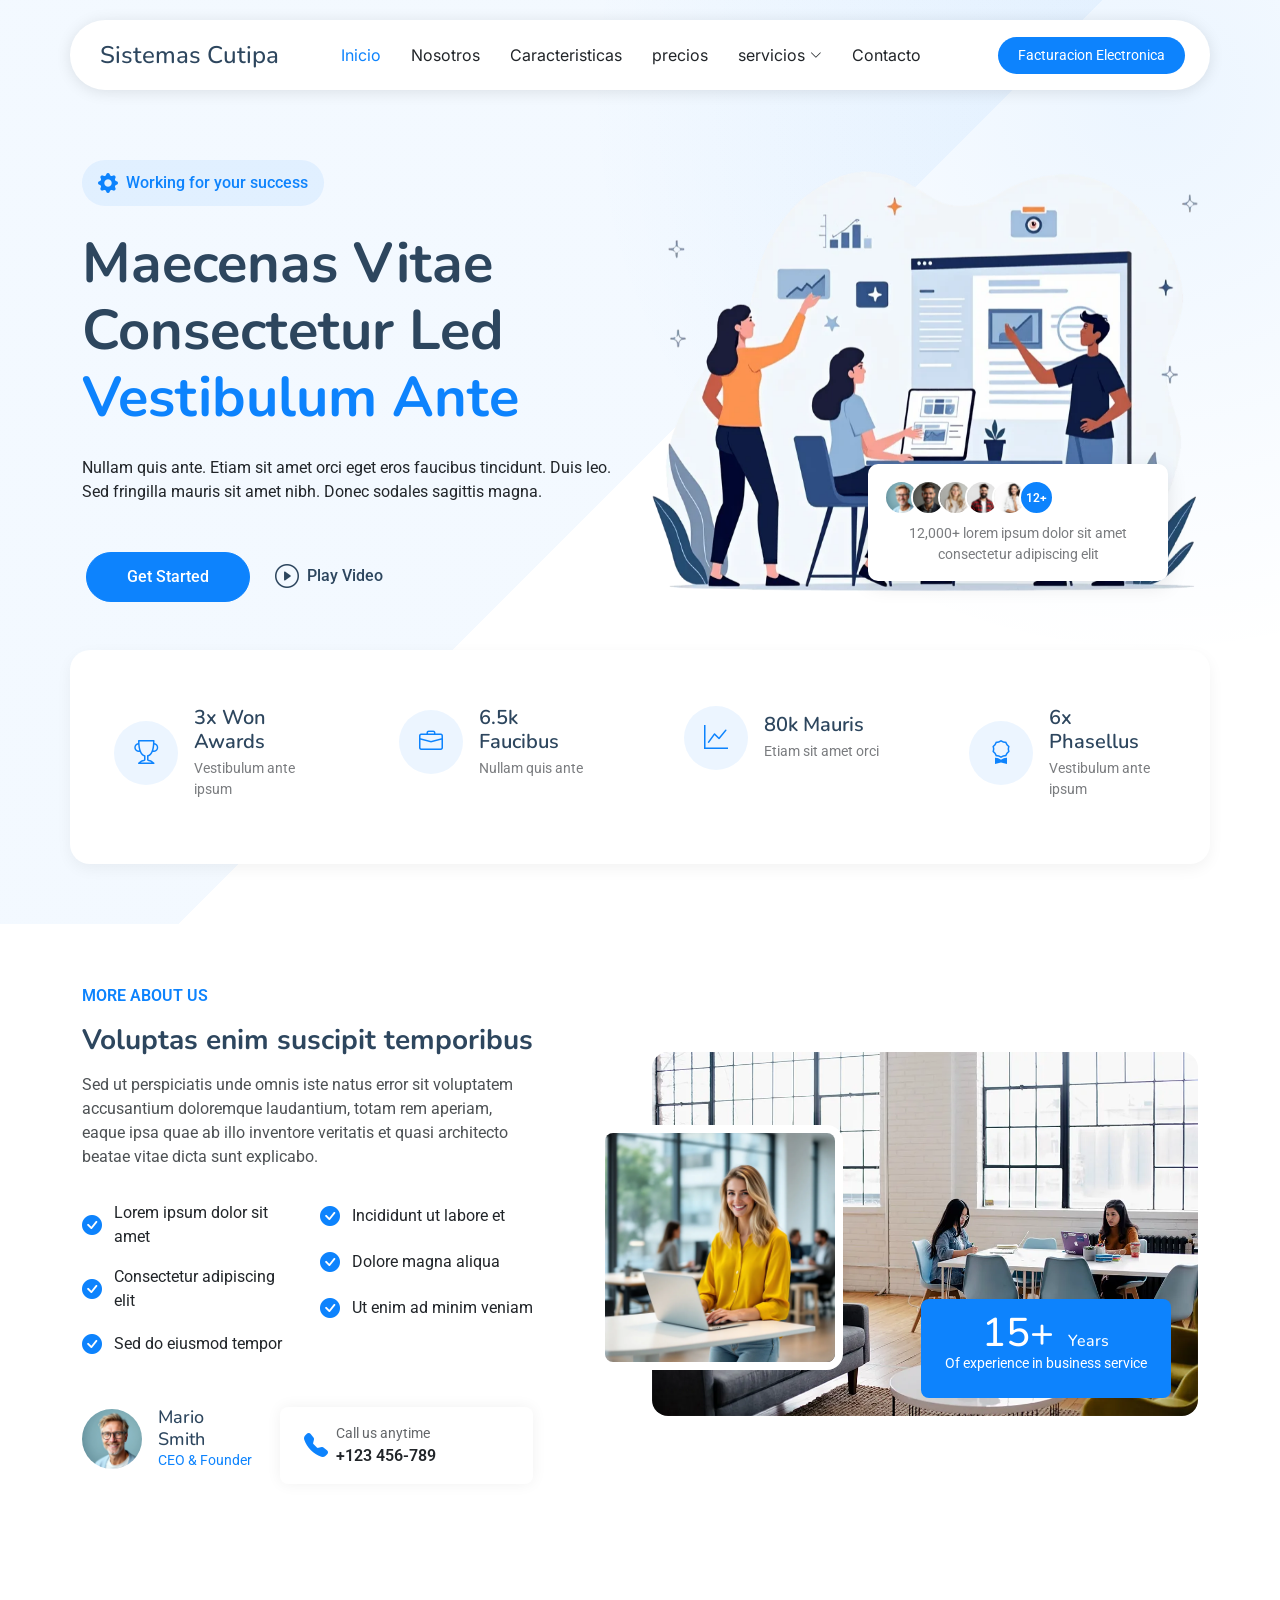
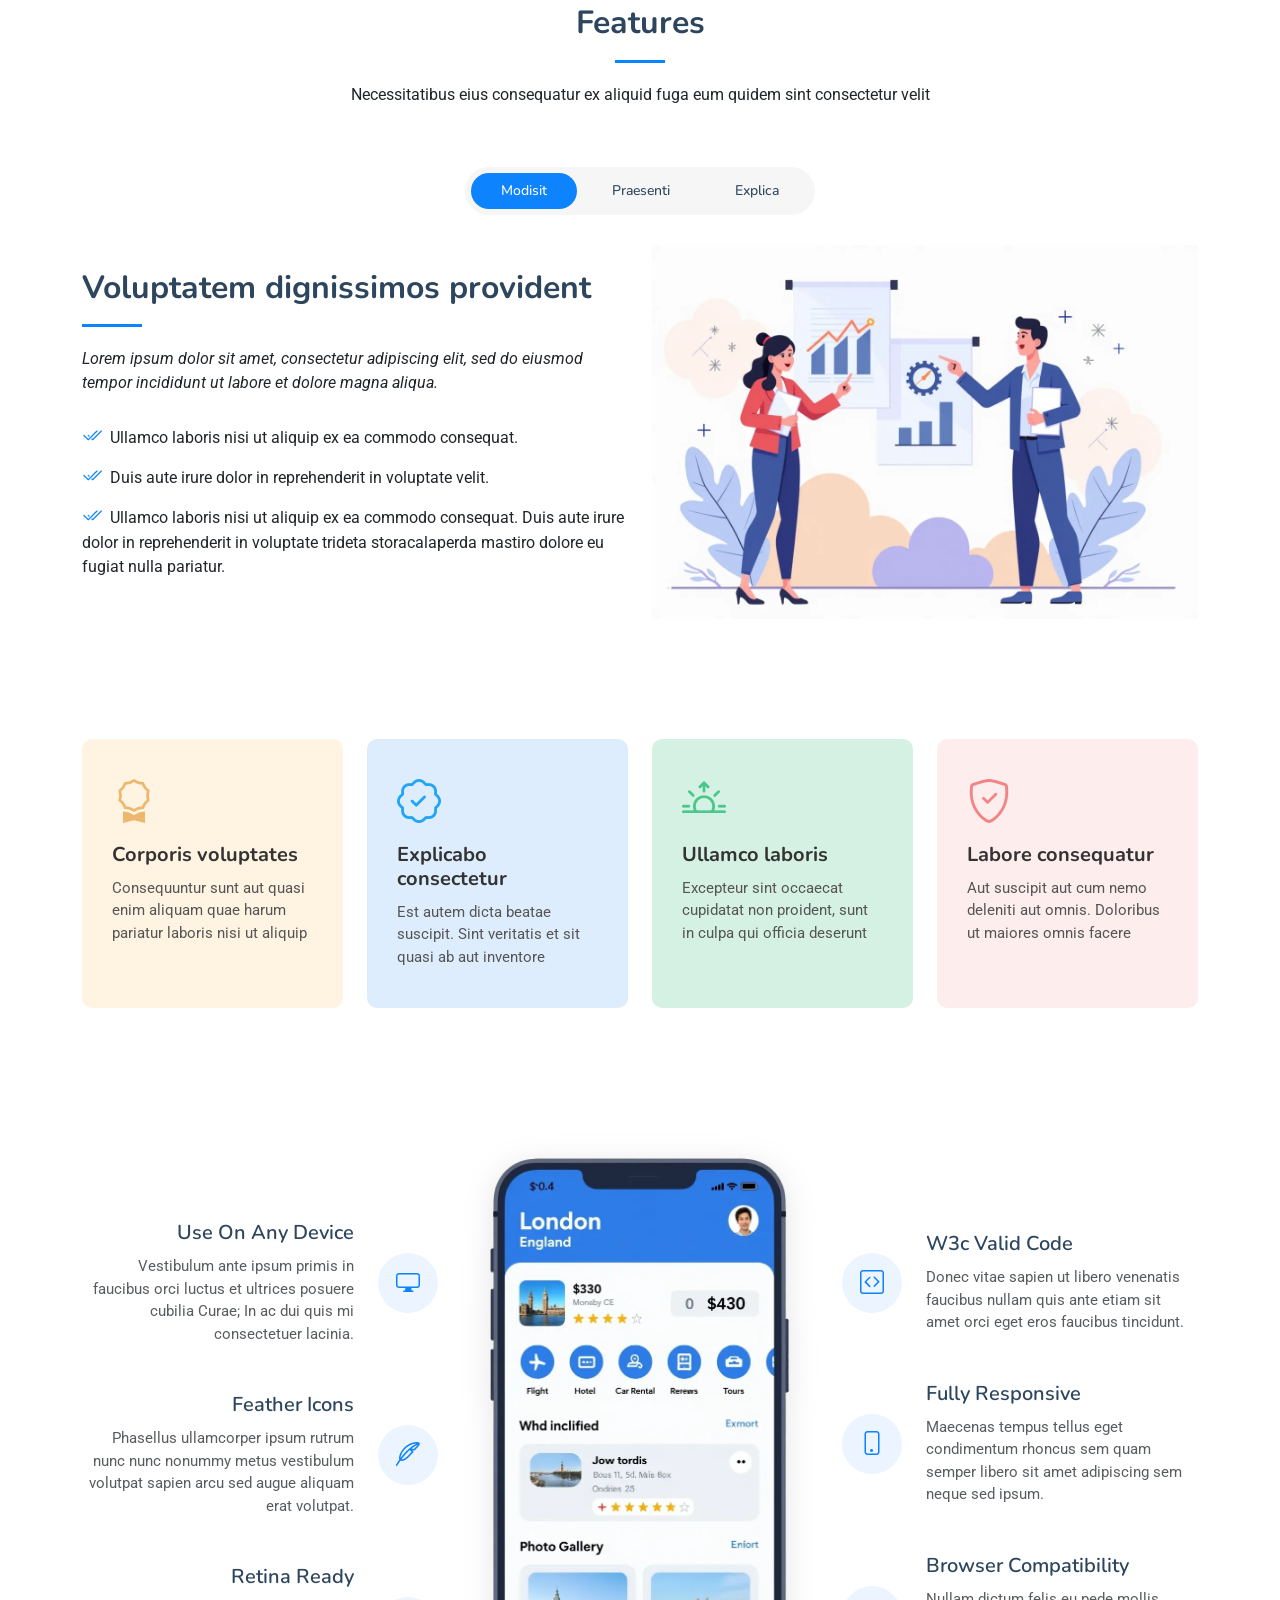
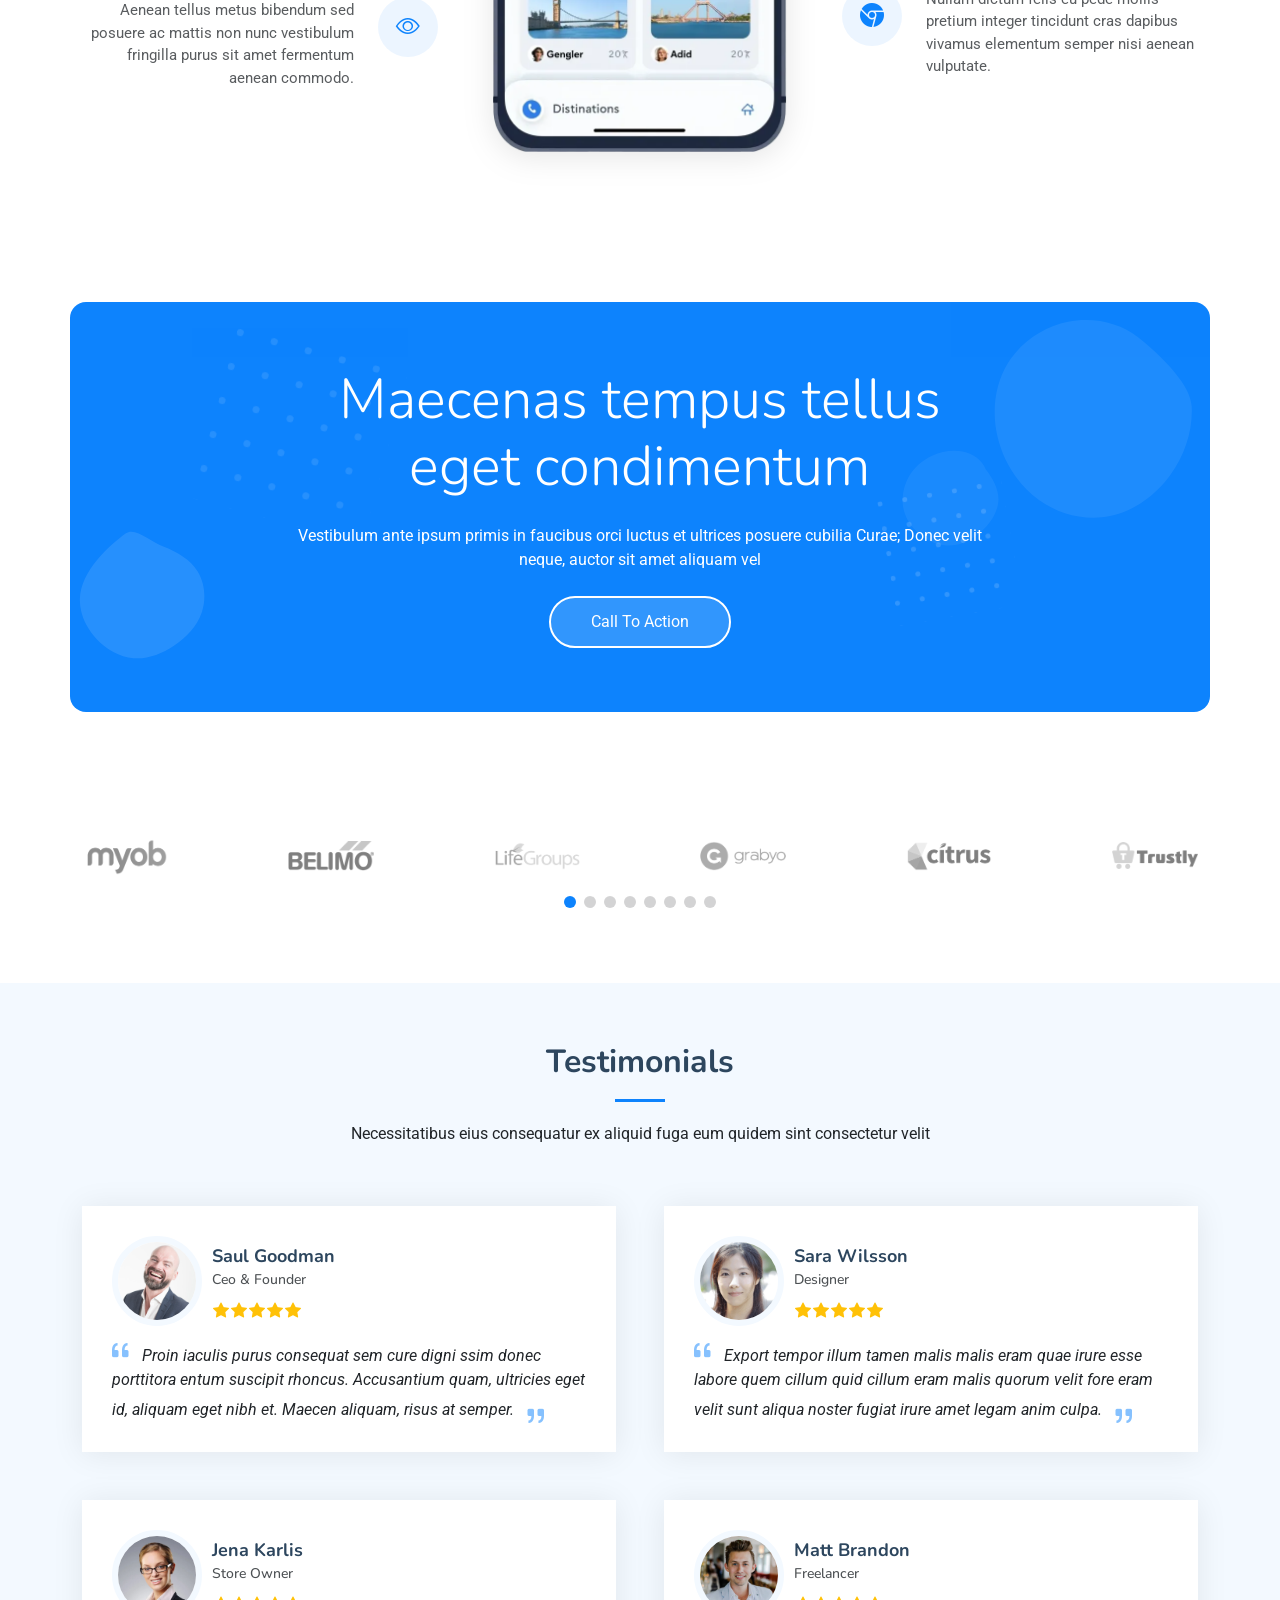
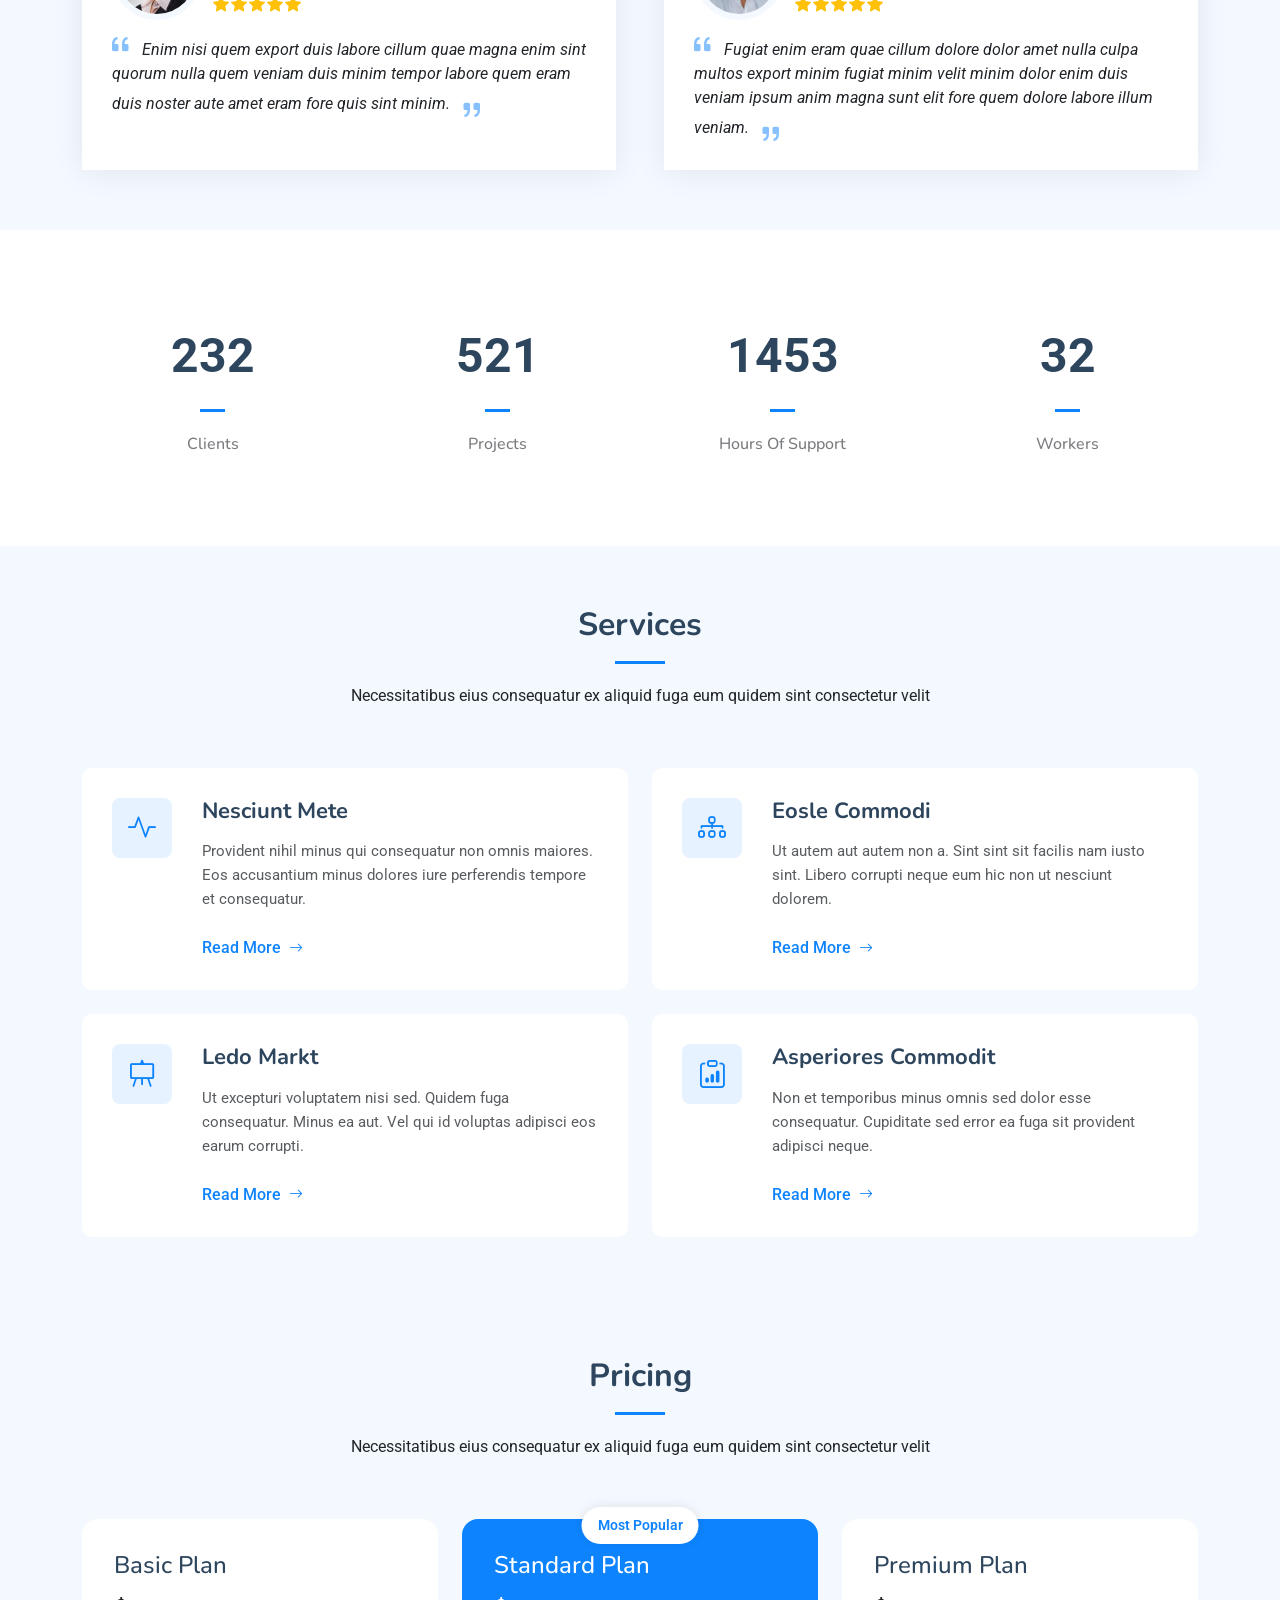
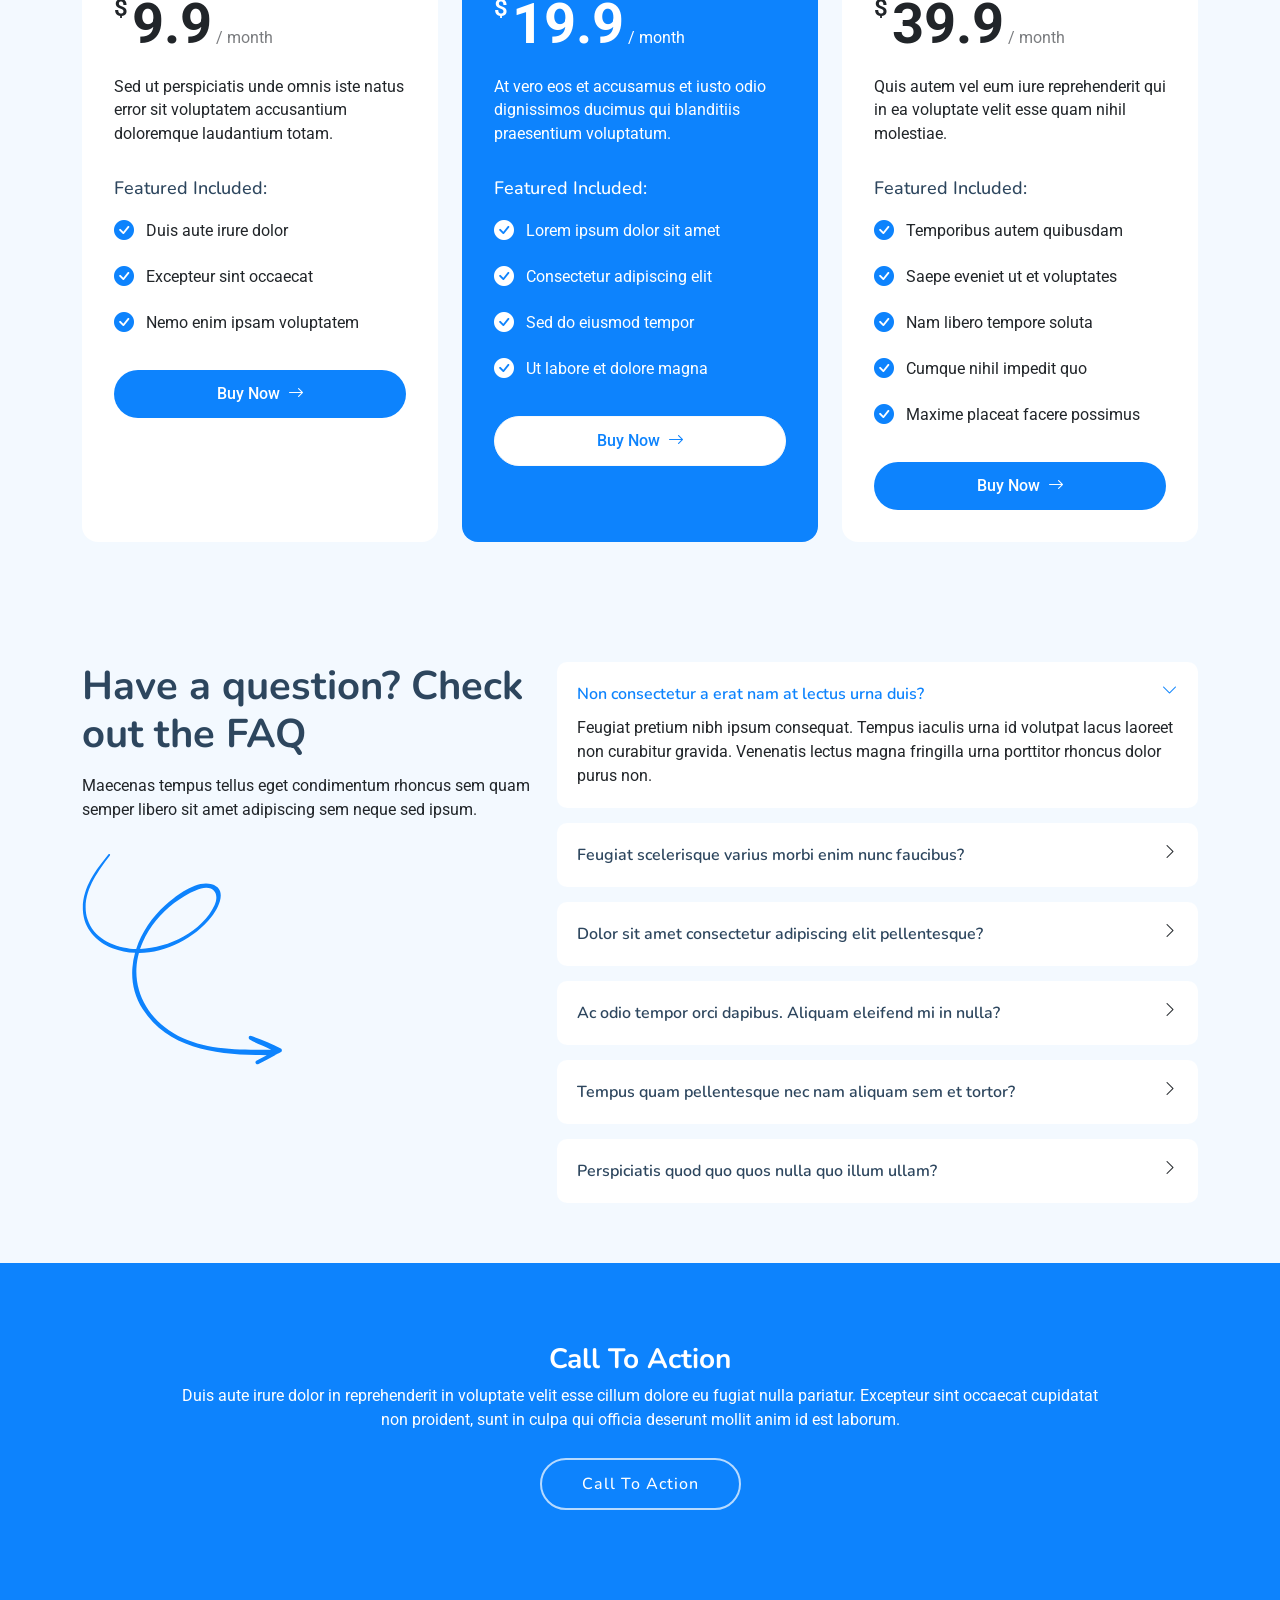
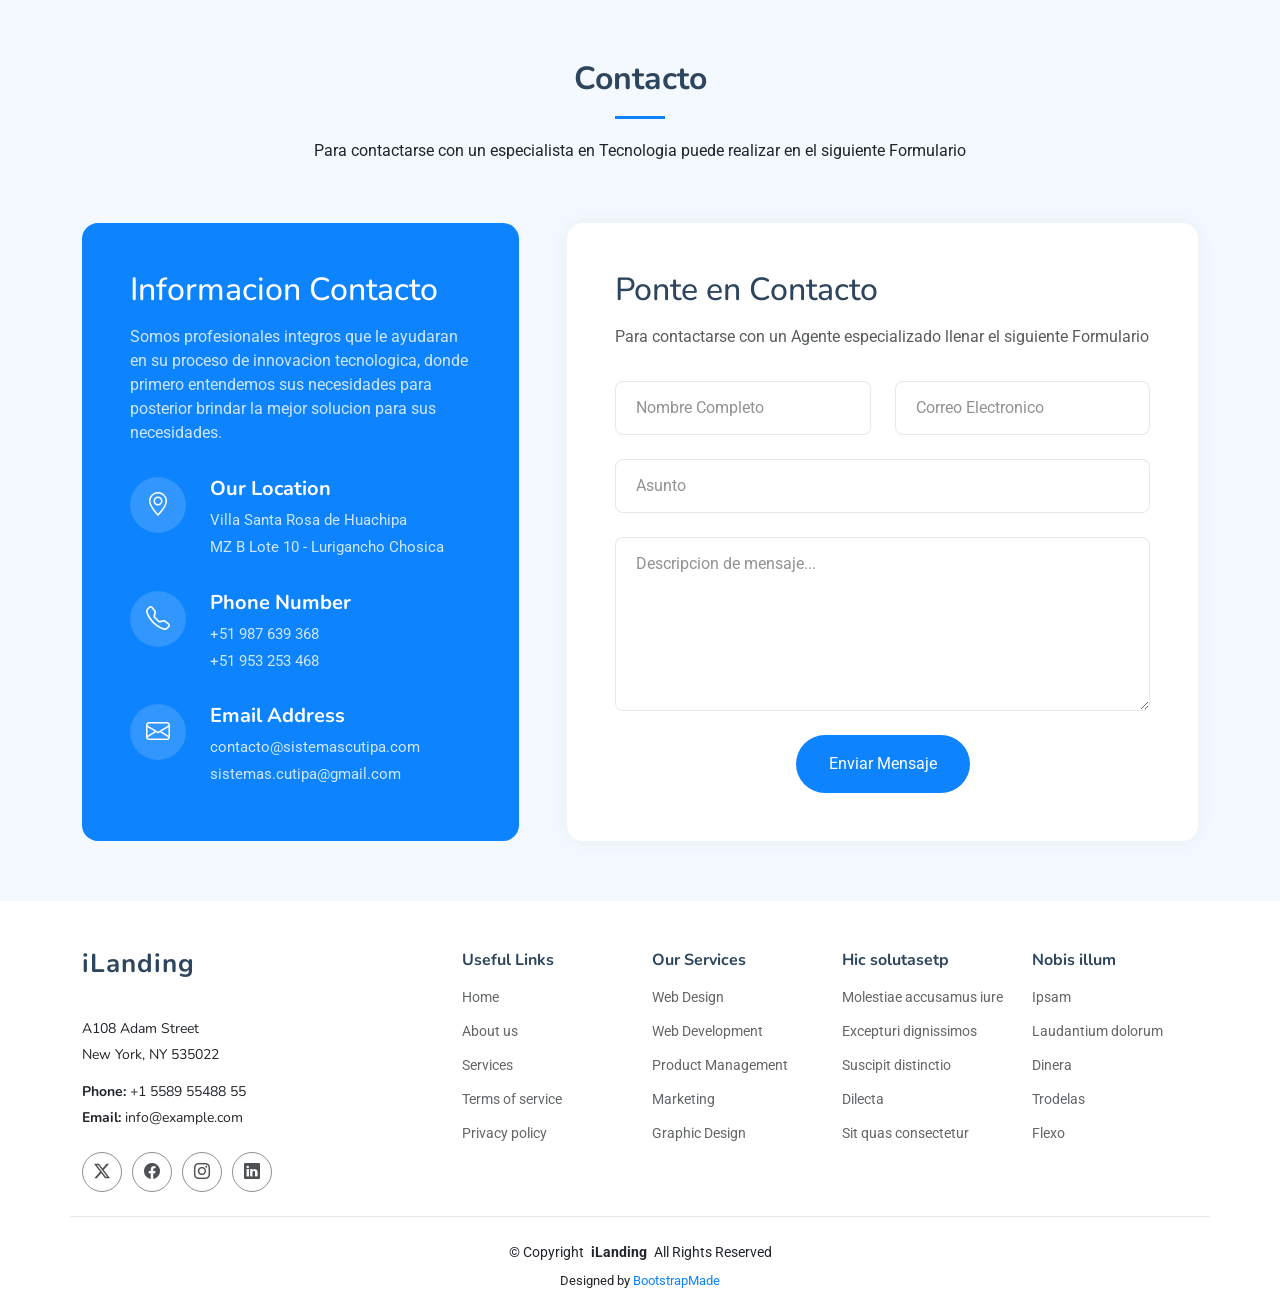
==== commit e4db36e6: "Add files via upload" ====
--- a/index.html
+++ b/index.html
@@ -4,7 +4,7 @@
 <head>
   <meta charset="utf-8">
   <meta content="width=device-width, initial-scale=1.0" name="viewport">
-  <title>Index - iLanding Bootstrap Template</title>
+  <title>Sistemas Cutipa</title>
   <meta name="description" content="">
   <meta name="keywords" content="">
 
@@ -49,15 +49,15 @@
 
       <nav id="navmenu" class="navmenu">
         <ul>
-          <li><a href="#hero" class="active">Home</a></li>
-          <li><a href="#about">About</a></li>
-          <li><a href="#features">Features</a></li>
-          <li><a href="#services">Services</a></li>
-          <li><a href="#pricing">Pricing</a></li>
-          <li class="dropdown"><a href="#"><span>Dropdown</span> <i class="bi bi-chevron-down toggle-dropdown"></i></a>
+          <li><a href="#hero" class="active">Inicio</a></li>
+          <li><a href="#about">Nosotros</a></li>
+          <li><a href="#features">Caracteristicas</a></li>
+          <!-- <li><a href="#services">servicios</a></li> -->
+          <li><a href="#pricing">precios</a></li>
+          <li class="dropdown"><a href="#"><span>servicios</span> <i class="bi bi-chevron-down toggle-dropdown"></i></a>
             <ul>
-              <li><a href="#">Dropdown 1</a></li>
-              <li class="dropdown"><a href="#"><span>Deep Dropdown</span> <i class="bi bi-chevron-down toggle-dropdown"></i></a>
+              <li><a href="#">Facturacion Electronica</a></li>
+              <!-- <li class="dropdown"><a href="#"><span>Deep Dropdown</span> <i class="bi bi-chevron-down toggle-dropdown"></i></a>
                 <ul>
                   <li><a href="#">Deep Dropdown 1</a></li>
                   <li><a href="#">Deep Dropdown 2</a></li>
@@ -65,18 +65,20 @@
                   <li><a href="#">Deep Dropdown 4</a></li>
                   <li><a href="#">Deep Dropdown 5</a></li>
                 </ul>
-              </li>
-              <li><a href="#">Dropdown 2</a></li>
-              <li><a href="#">Dropdown 3</a></li>
-              <li><a href="#">Dropdown 4</a></li>
+              </li> -->
+              <li><a href="#">Asesoria Tecnologica</a></li>
+              <li><a href="#">Asesoria Tributaria</a></li>
+              <li><a href="#">Asesoria Contable</a></li>
+              <li><a href="#">Cursos de TI</a></li>
+              <li><a href="#">Soporte TI</a></li>
             </ul>
           </li>
-          <li><a href="#contact">Contact</a></li>
+          <li><a href="#contact">Contacto</a></li>
         </ul>
         <i class="mobile-nav-toggle d-xl-none bi bi-list"></i>
       </nav>
 
-      <a class="btn-getstarted" href="https://appsoluctimyr.pse.pe/" target="_blank">Facturacion Electronica v1.0</a>
+      <a class="btn-getstarted" href="https://appsoluctimyr.pse.pe/" target="_blank">Facturacion Electronica</a>
       <!-- <a class="btn-getstarted" href="index.html#about">Facturacion Electronica v2.0</a> -->
 
     </div>
@@ -1044,8 +1046,8 @@
 
       <!-- Section Title -->
       <div class="container section-title" data-aos="fade-up">
-        <h2>Contact</h2>
-        <p>Necessitatibus eius consequatur ex aliquid fuga eum quidem sint consectetur velit</p>
+        <h2>Contacto</h2>
+        <p>Para contactarse con un especialista en Tecnologia puede realizar en el siguiente Formulario</p>
       </div><!-- End Section Title -->
 
       <div class="container" data-aos="fade-up" data-aos-delay="100">
@@ -1053,8 +1055,9 @@
         <div class="row g-4 g-lg-5">
           <div class="col-lg-5">
             <div class="info-box" data-aos="fade-up" data-aos-delay="200">
-              <h3>Contact Info</h3>
-              <p>Praesent sapien massa, convallis a pellentesque nec, egestas non nisi. Vestibulum ante ipsum primis.</p>
+              <h3>Informacion Contacto</h3>
+              <p>Somos profesionales integros que le ayudaran en su proceso de innovacion tecnologica, donde primero entendemos sus necesidades
+                 para posterior brindar la mejor solucion para sus necesidades.</p>
 
               <div class="info-item" data-aos="fade-up" data-aos-delay="300">
                 <div class="icon-box">
@@ -1062,8 +1065,8 @@
                 </div>
                 <div class="content">
                   <h4>Our Location</h4>
-                  <p>A108 Adam Street</p>
-                  <p>New York, NY 535022</p>
+                  <p>Villa Santa Rosa de Huachipa</p>
+                  <p>MZ B Lote 10 - Lurigancho Chosica</p>
                 </div>
               </div>
 
@@ -1073,8 +1076,8 @@
                 </div>
                 <div class="content">
                   <h4>Phone Number</h4>
-                  <p>+1 5589 55488 55</p>
-                  <p>+1 6678 254445 41</p>
+                  <p>+51 987 639 368</p>
+                  <p>+51 953 253 468</p>
                 </div>
               </div>
 
@@ -1083,9 +1086,9 @@
                   <i class="bi bi-envelope"></i>
                 </div>
                 <div class="content">
-                  <h4>Email Address</h4>
-                  <p>info@example.com</p>
-                  <p>contact@example.com</p>
+                  <h4>Email Address</h4>                  
+                  <p>contacto@sistemascutipa.com</p>
+                  <p>sistemas.cutipa@gmail.com</p>
                 </div>
               </div>
             </div>
@@ -1093,26 +1096,26 @@
 
           <div class="col-lg-7">
             <div class="contact-form" data-aos="fade-up" data-aos-delay="300">
-              <h3>Get In Touch</h3>
-              <p>Praesent sapien massa, convallis a pellentesque nec, egestas non nisi. Vestibulum ante ipsum primis.</p>
+              <h3>Ponte en Contacto</h3>
+              <p>Para contactarse con un Agente especializado llenar el siguiente Formulario</p>
 
               <form action="forms/contact.php" method="post" class="php-email-form" data-aos="fade-up" data-aos-delay="200">
                 <div class="row gy-4">
 
                   <div class="col-md-6">
-                    <input type="text" name="name" class="form-control" placeholder="Your Name" required="">
+                    <input type="text" name="name" class="form-control" placeholder="Nombre Completo" required="">
                   </div>
 
                   <div class="col-md-6 ">
-                    <input type="email" class="form-control" name="email" placeholder="Your Email" required="">
+                    <input type="email" class="form-control" name="email" placeholder="Correo Electronico" required="">
                   </div>
 
                   <div class="col-12">
-                    <input type="text" class="form-control" name="subject" placeholder="Subject" required="">
+                    <input type="text" class="form-control" name="subject" placeholder="Asunto" required="">
                   </div>
 
                   <div class="col-12">
-                    <textarea class="form-control" name="message" rows="6" placeholder="Message" required=""></textarea>
+                    <textarea class="form-control" name="message" rows="6" placeholder="Descripcion de mensaje..." required=""></textarea>
                   </div>
 
                   <div class="col-12 text-center">
@@ -1120,7 +1123,7 @@
                     <div class="error-message"></div>
                     <div class="sent-message">Your message has been sent. Thank you!</div>
 
-                    <button type="submit" class="btn">Send Message</button>
+                    <button type="submit" class="btn">Enviar Mensaje</button>
                   </div>
 
                 </div>
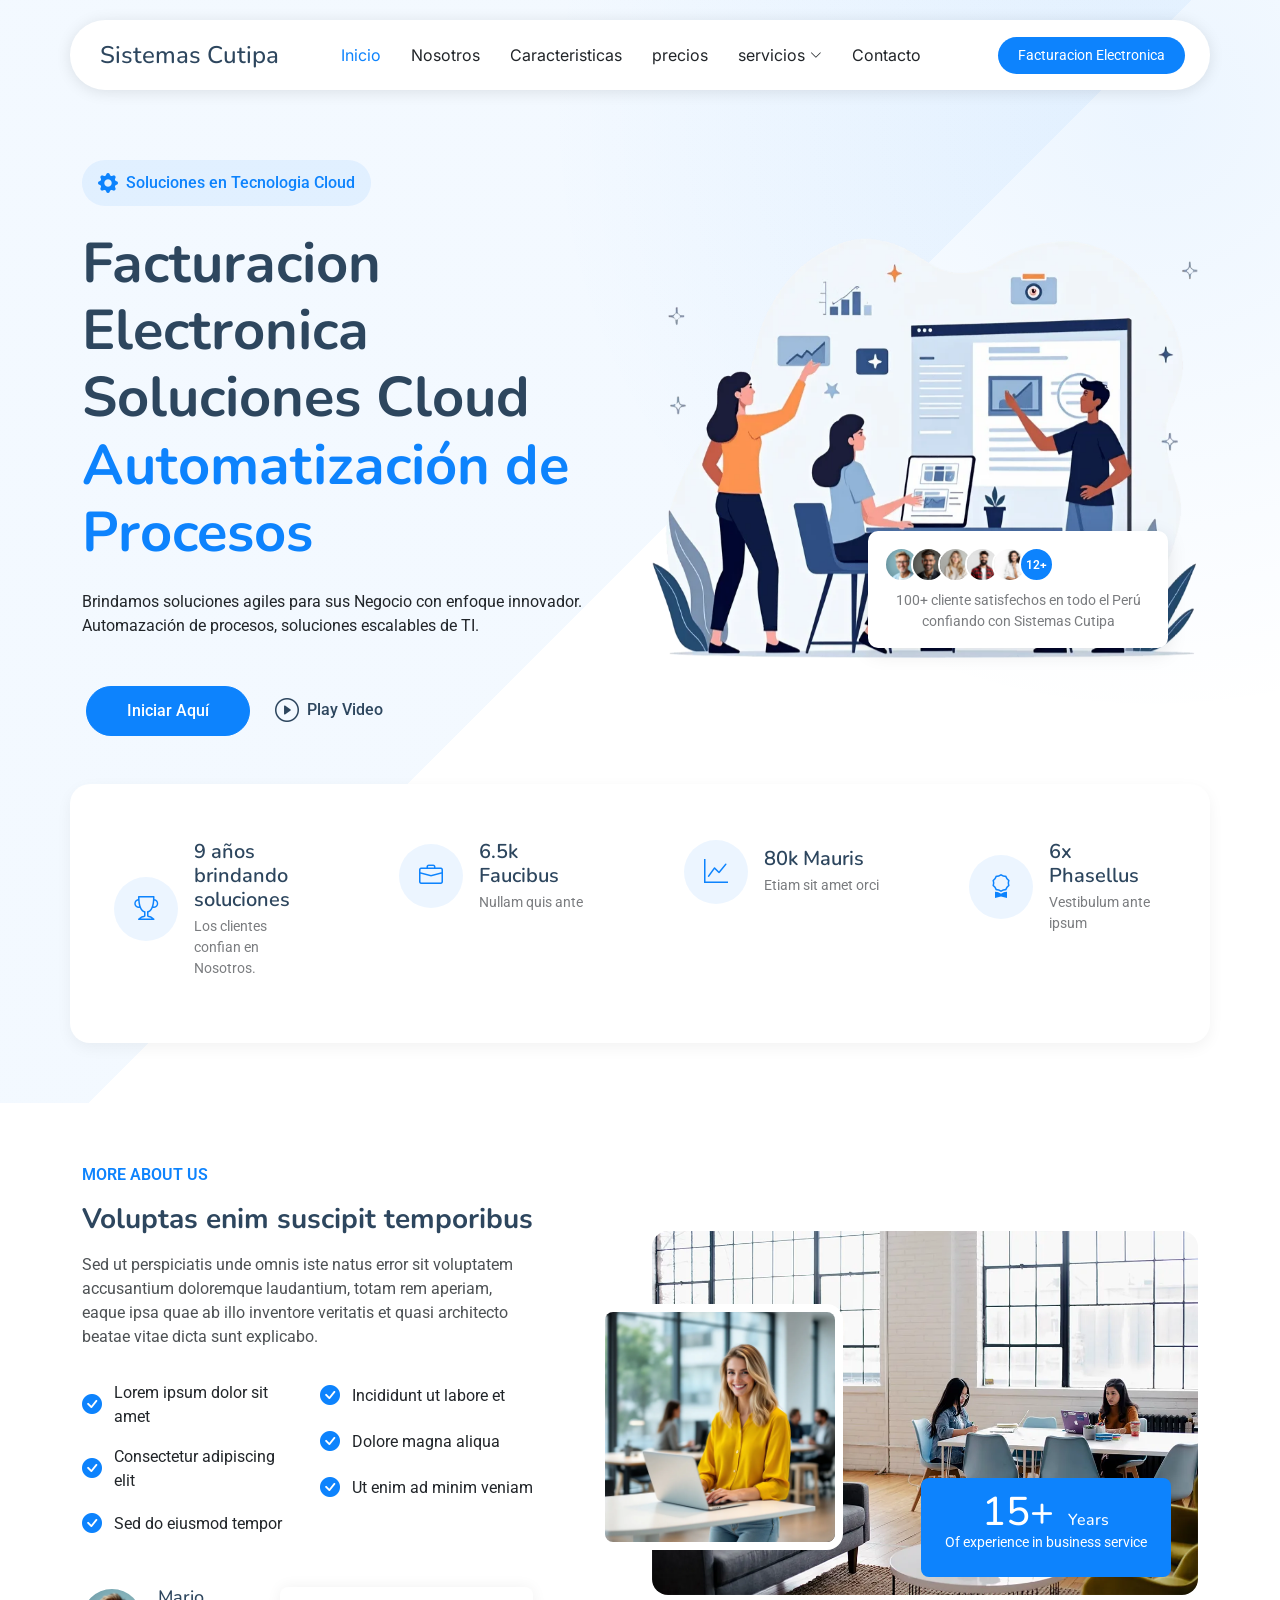
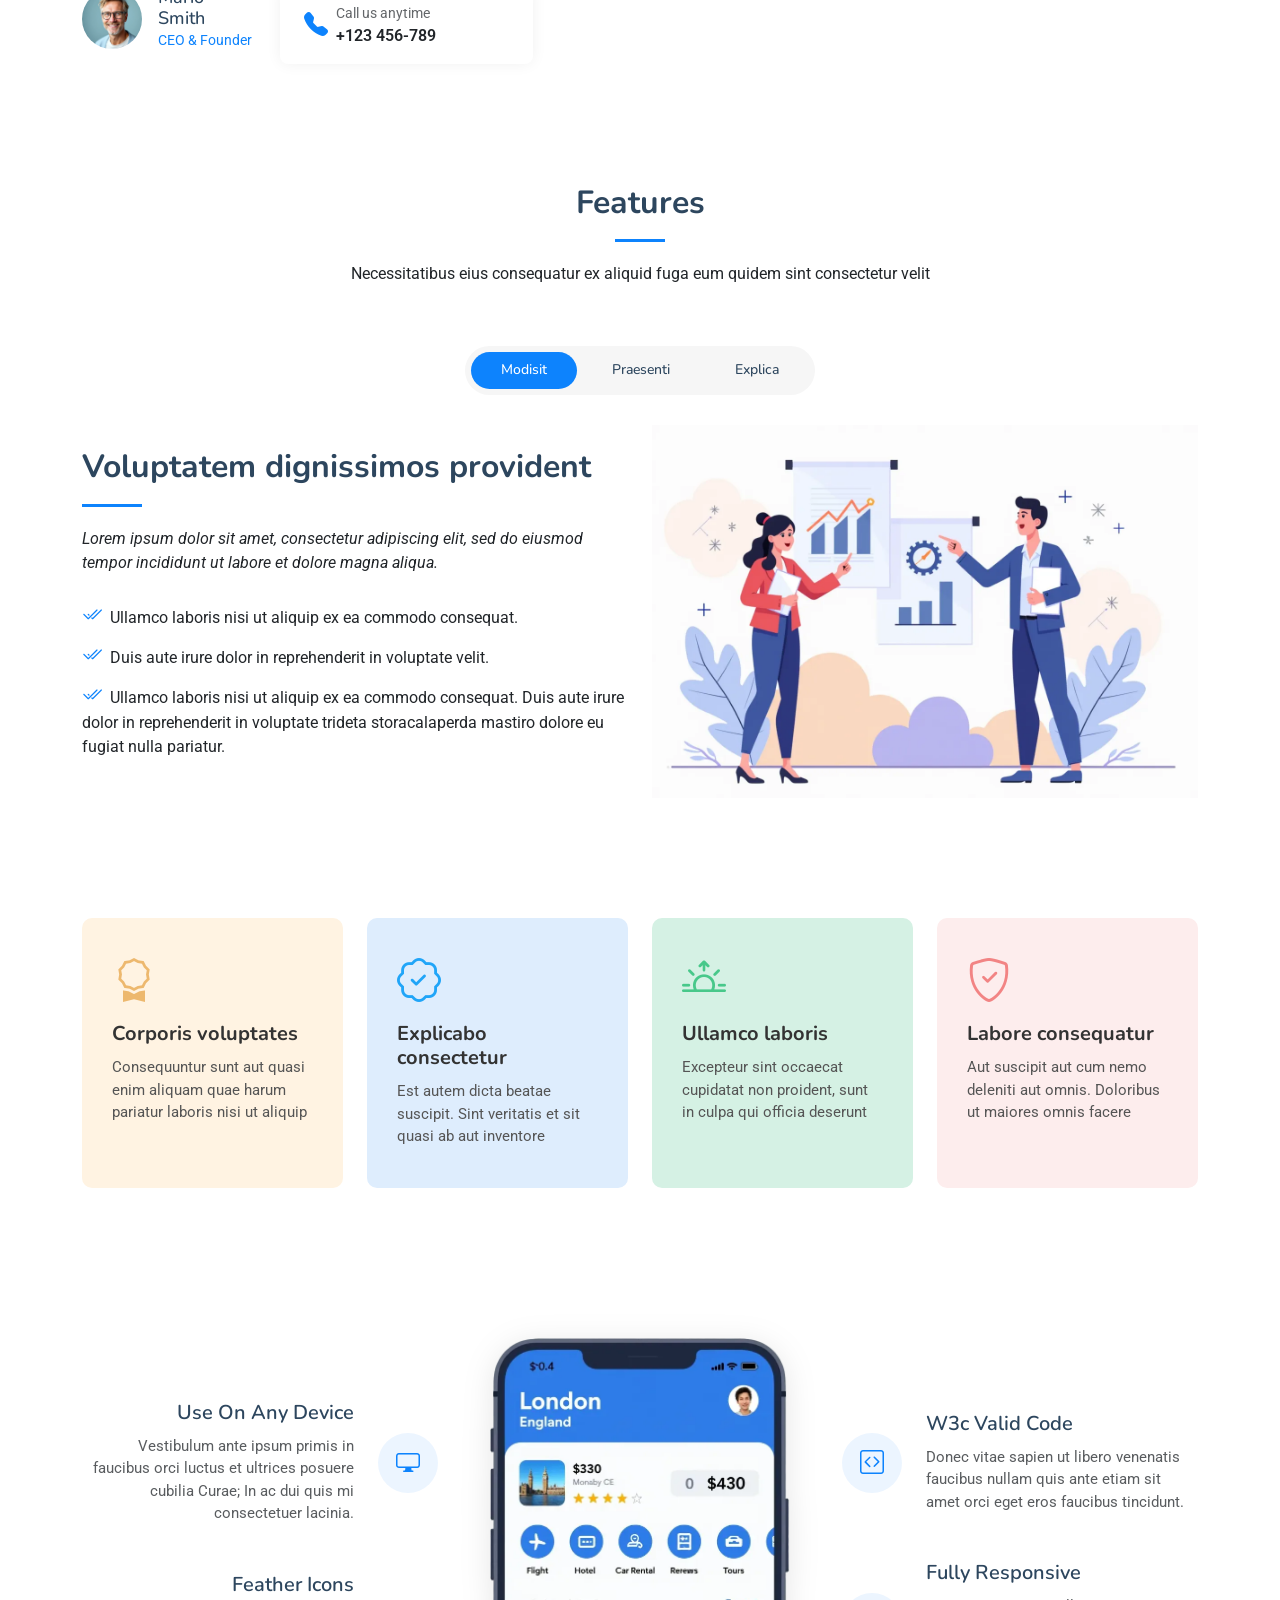
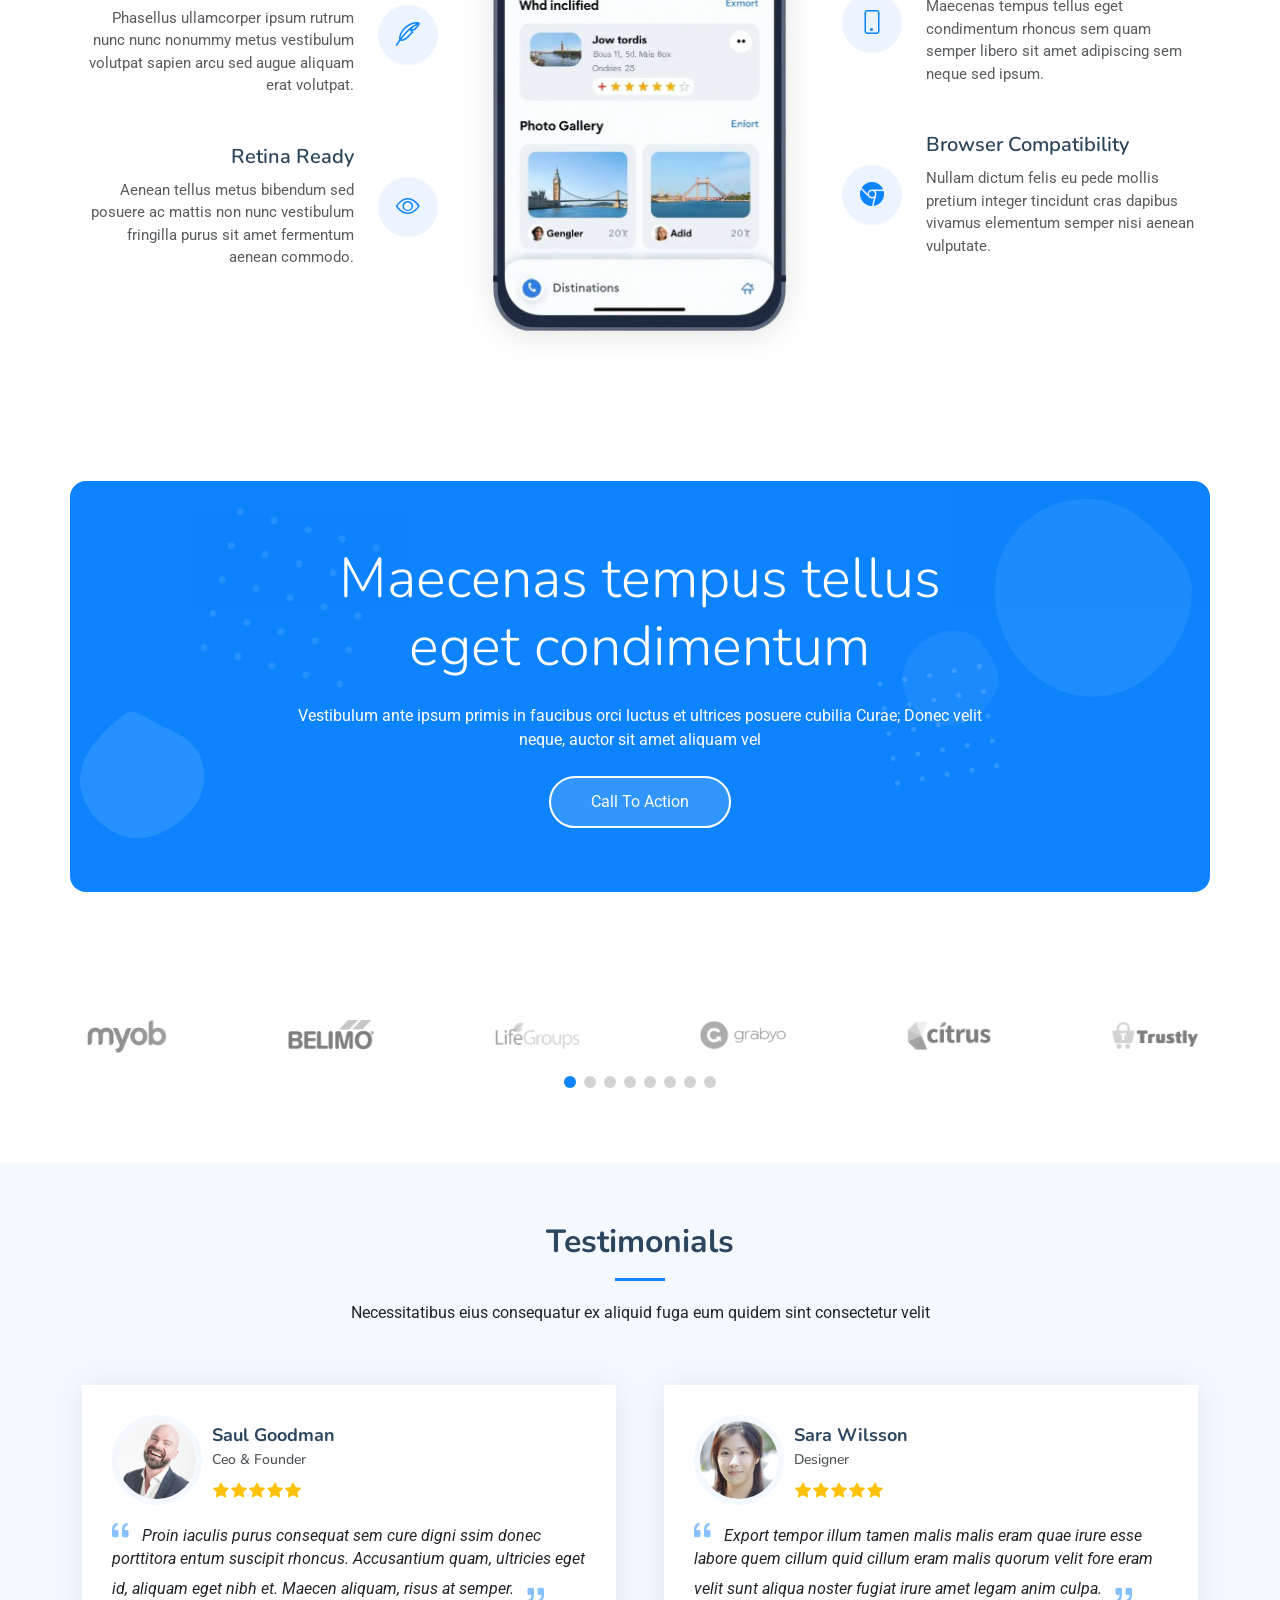
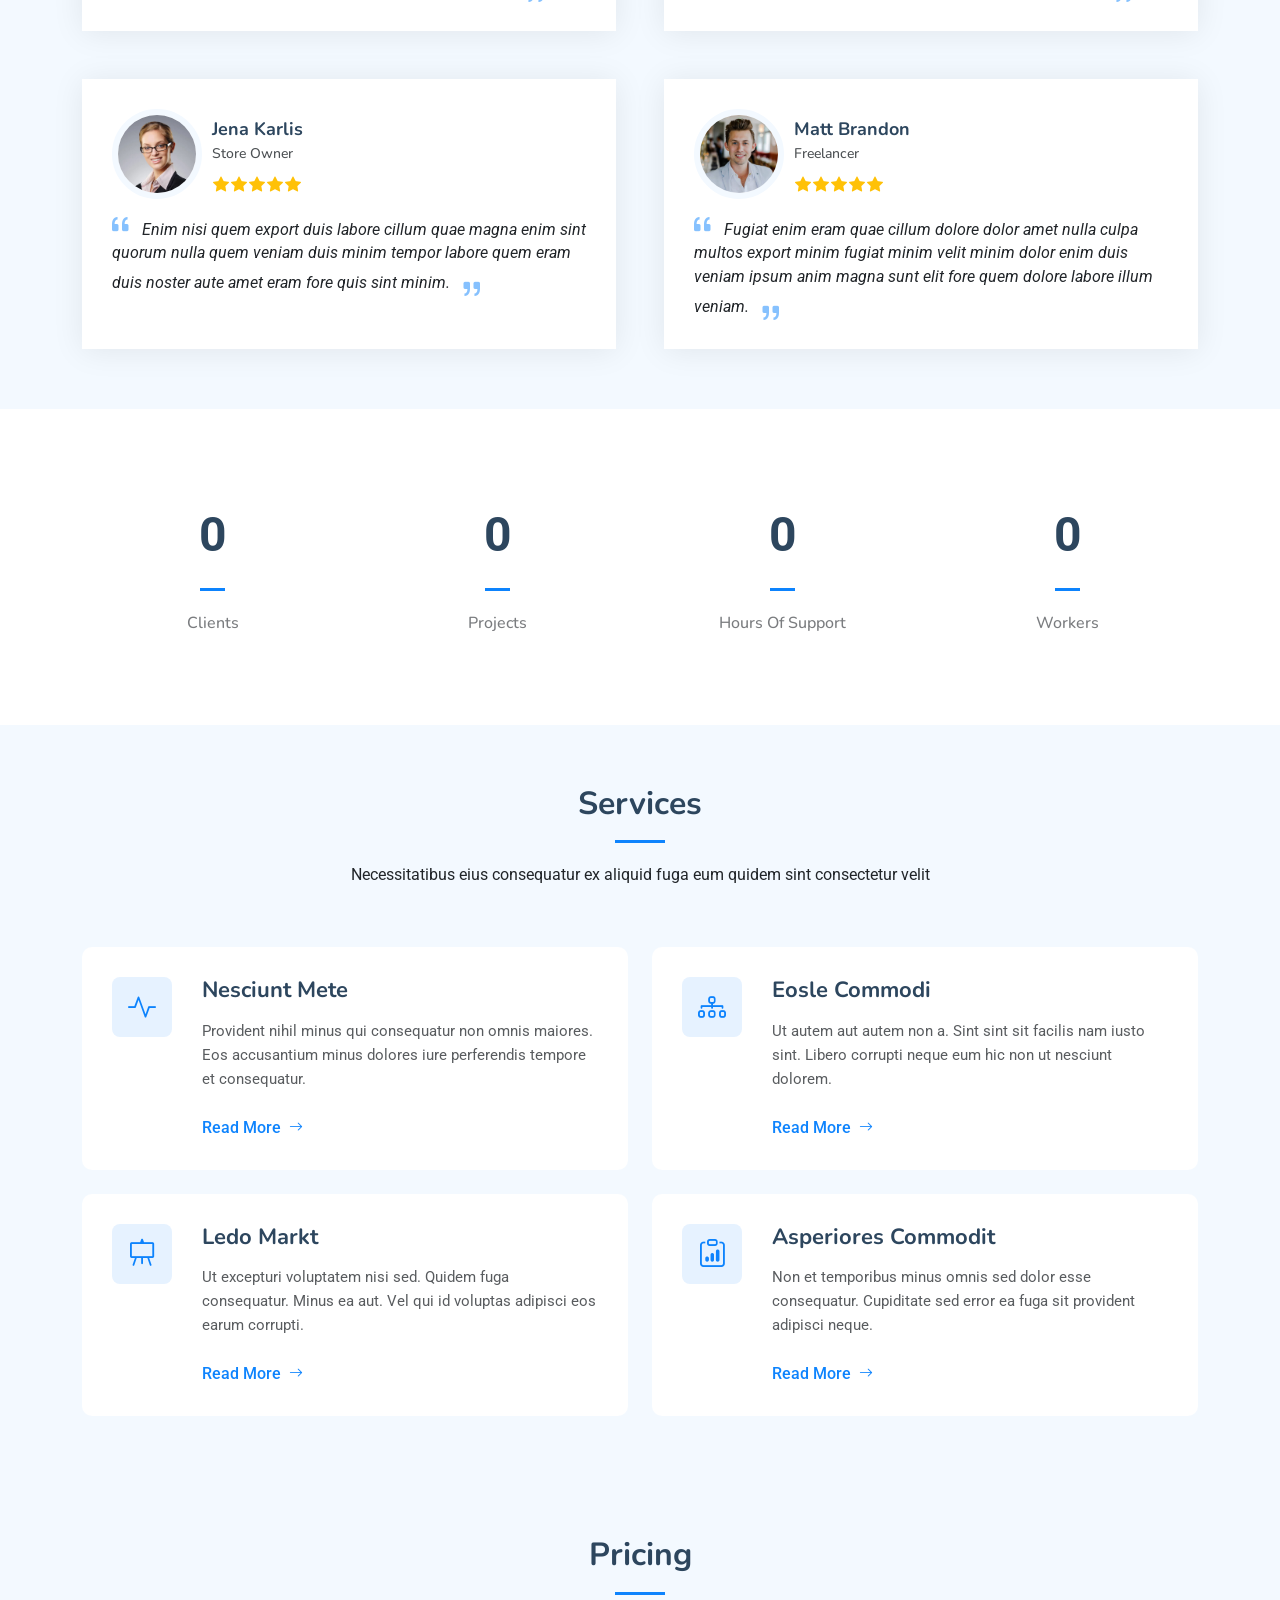
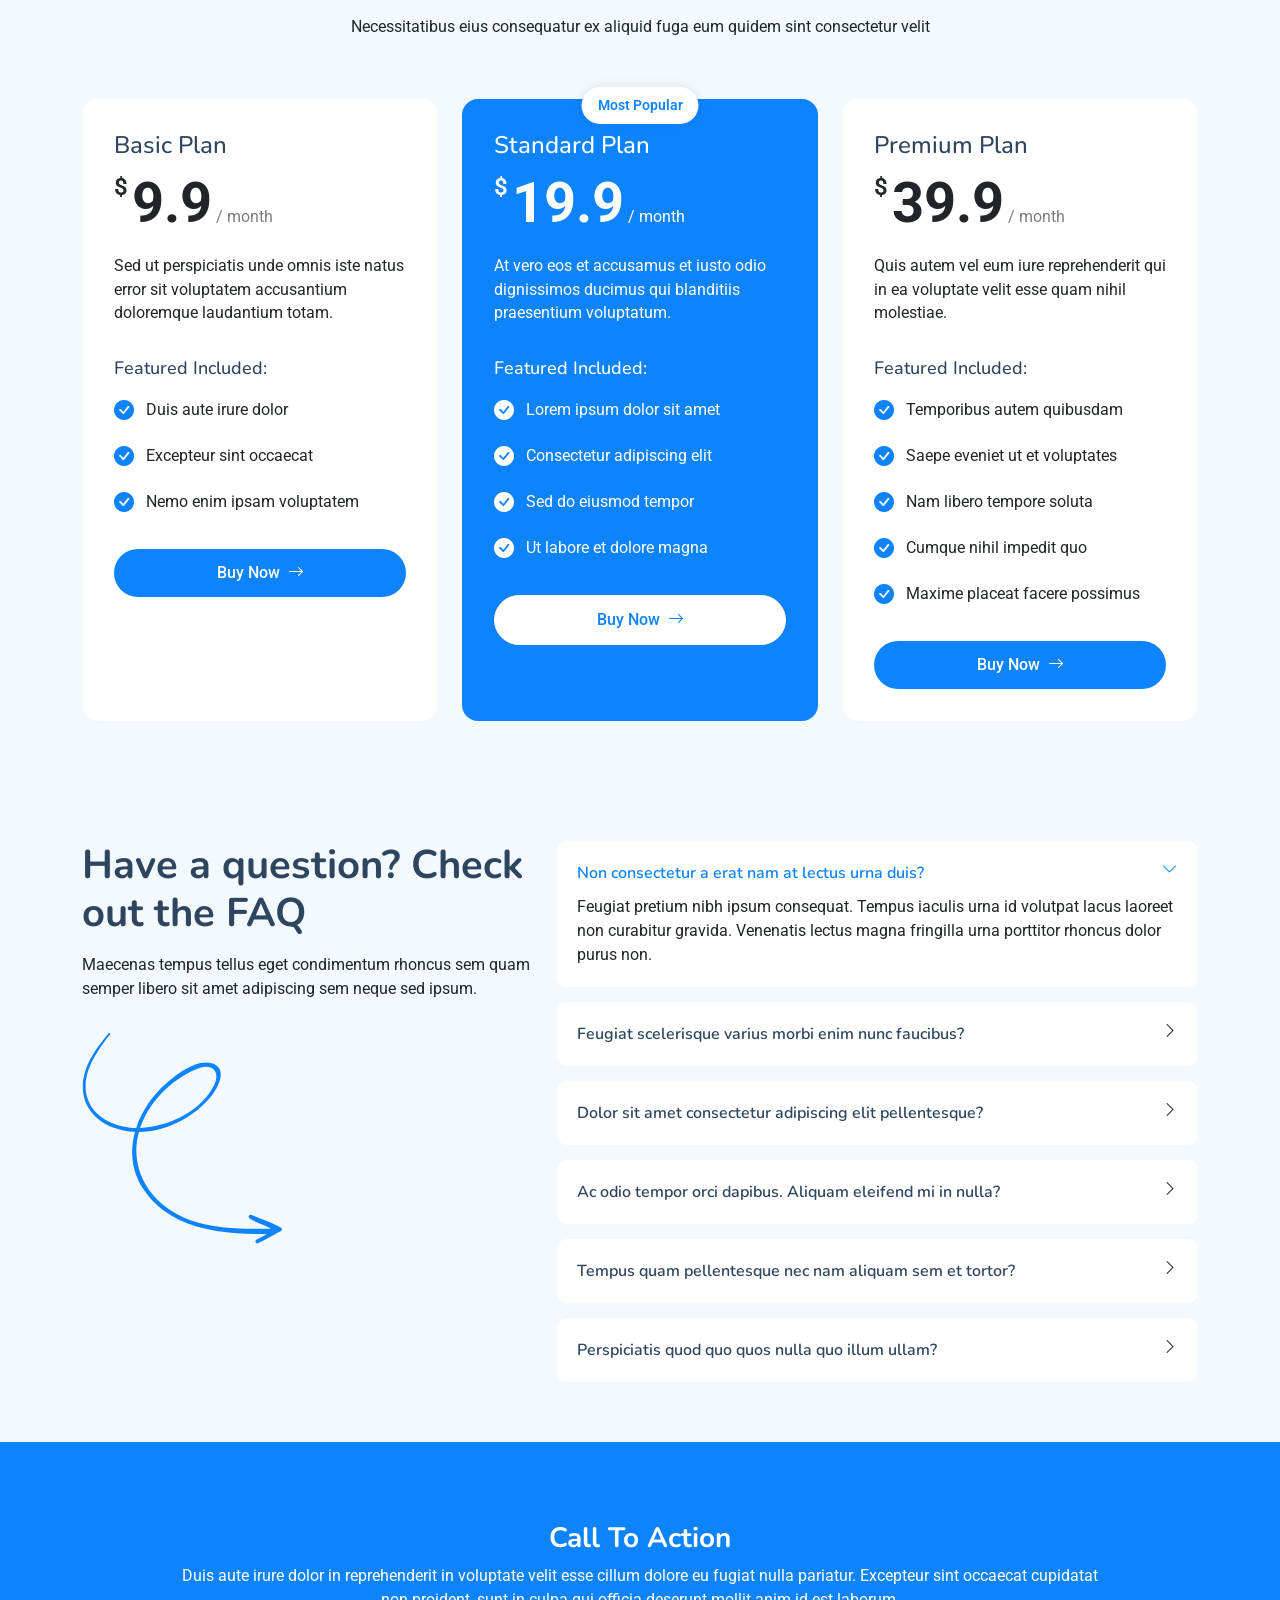
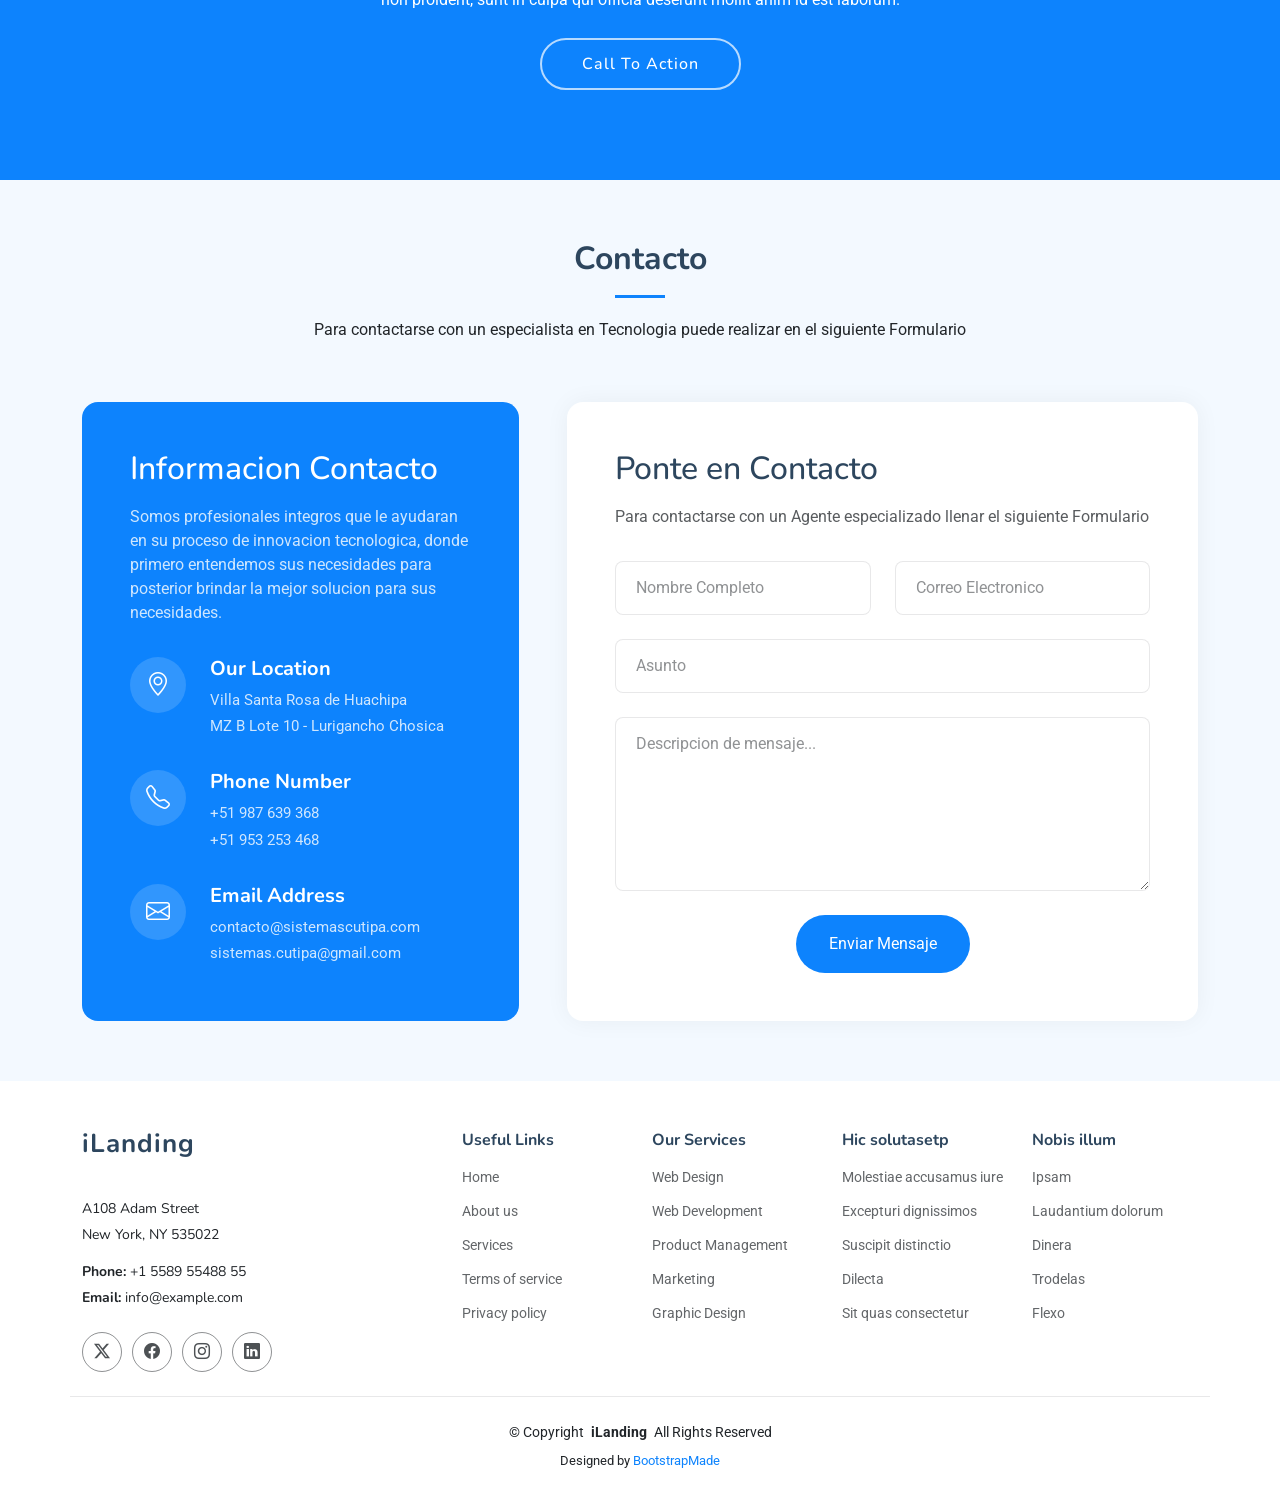
==== commit 6c880e4b: "cambios 09-12-2024 cambios 09-12-2024" ====
--- a/index.html
+++ b/index.html
@@ -96,23 +96,23 @@
             <div class="hero-content" data-aos="fade-up" data-aos-delay="200">
               <div class="company-badge mb-4">
                 <i class="bi bi-gear-fill me-2"></i>
-                Working for your success
+                Soluciones en Tecnologia Cloud
               </div>
 
               <h1 class="mb-4">
-                Maecenas Vitae <br>
-                Consectetur Led <br>
-                <span class="accent-text">Vestibulum Ante</span>
+                Facturacion Electronica <br>
+                Soluciones Cloud <br>
+                <span class="accent-text">Automatización de Procesos</span>
               </h1>
 
               <p class="mb-4 mb-md-5">
-                Nullam quis ante. Etiam sit amet orci eget eros faucibus tincidunt.
-                Duis leo. Sed fringilla mauris sit amet nibh. Donec sodales sagittis magna.
+                Brindamos soluciones agiles para sus Negocio con enfoque innovador.
+                Automazación de procesos, soluciones escalables de TI.
               </p>
 
               <div class="hero-buttons">
-                <a href="#about" class="btn btn-primary me-0 me-sm-2 mx-1">Get Started</a>
-                <a href="https://www.youtube.com/watch?v=Y7f98aduVJ8" class="btn btn-link mt-2 mt-sm-0 glightbox">
+                <a href="#about" class="btn btn-primary me-0 me-sm-2 mx-1">Iniciar Aquí</a>
+                <a href="https://www.youtube.com/watch?v=OG2OqAUSfr8&list=PLIGLY84N6H0x_CgSGCjHV5ffUOglxJYCO" class="btn btn-link mt-2 mt-sm-0 glightbox">
                   <i class="bi bi-play-circle me-1"></i>
                   Play Video
                 </a>
@@ -133,7 +133,7 @@
                   <img src="assets/img/avatar-5.webp" alt="Customer 5" class="avatar">
                   <span class="avatar more">12+</span>
                 </div>
-                <p class="mb-0 mt-2">12,000+ lorem ipsum dolor sit amet consectetur adipiscing elit</p>
+                <p class="mb-0 mt-2">100+ cliente satisfechos en todo el Perú confiando con Sistemas Cutipa</p>
               </div>
             </div>
           </div>
@@ -146,8 +146,8 @@
                 <i class="bi bi-trophy"></i>
               </div>
               <div class="stat-content">
-                <h4>3x Won Awards</h4>
-                <p class="mb-0">Vestibulum ante ipsum</p>
+                <h4>9 años brindando soluciones</h4>
+                <p class="mb-0">Los clientes confian en Nosotros.</p>
               </div>
             </div>
           </div>
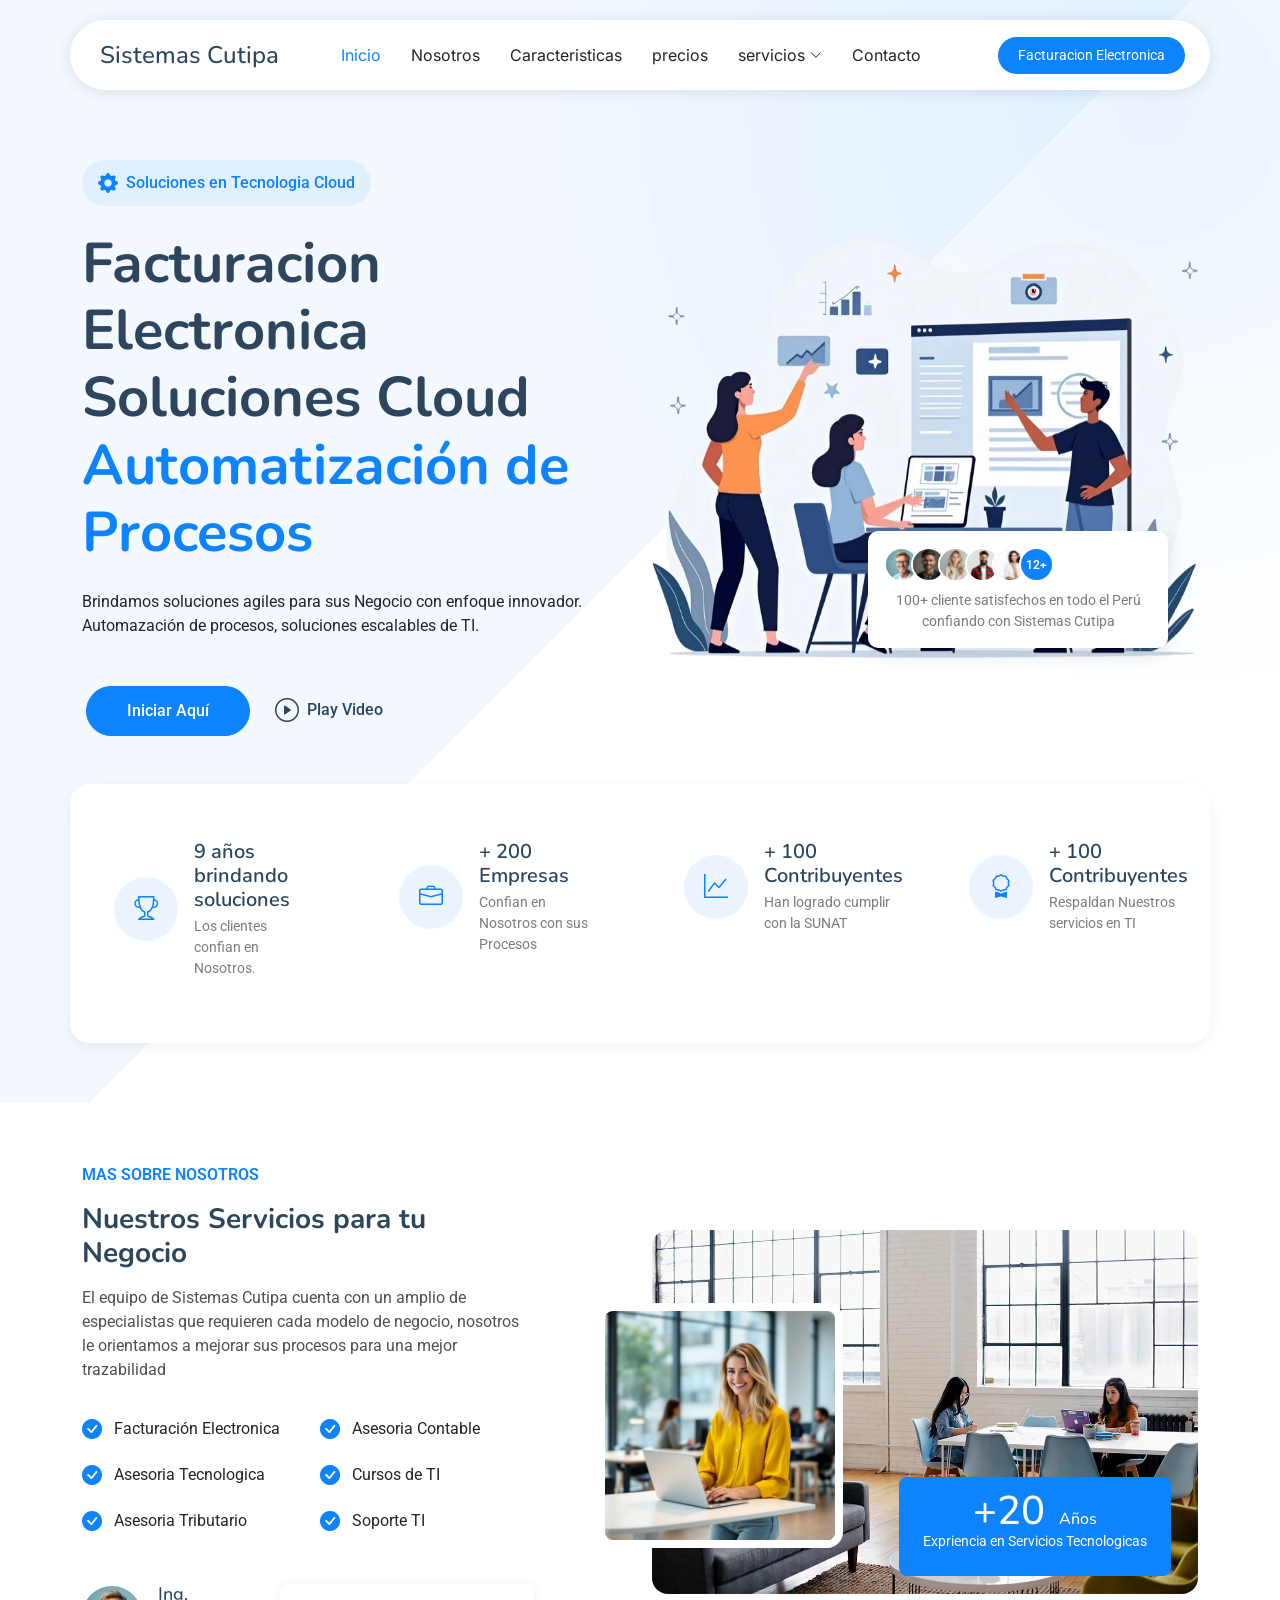
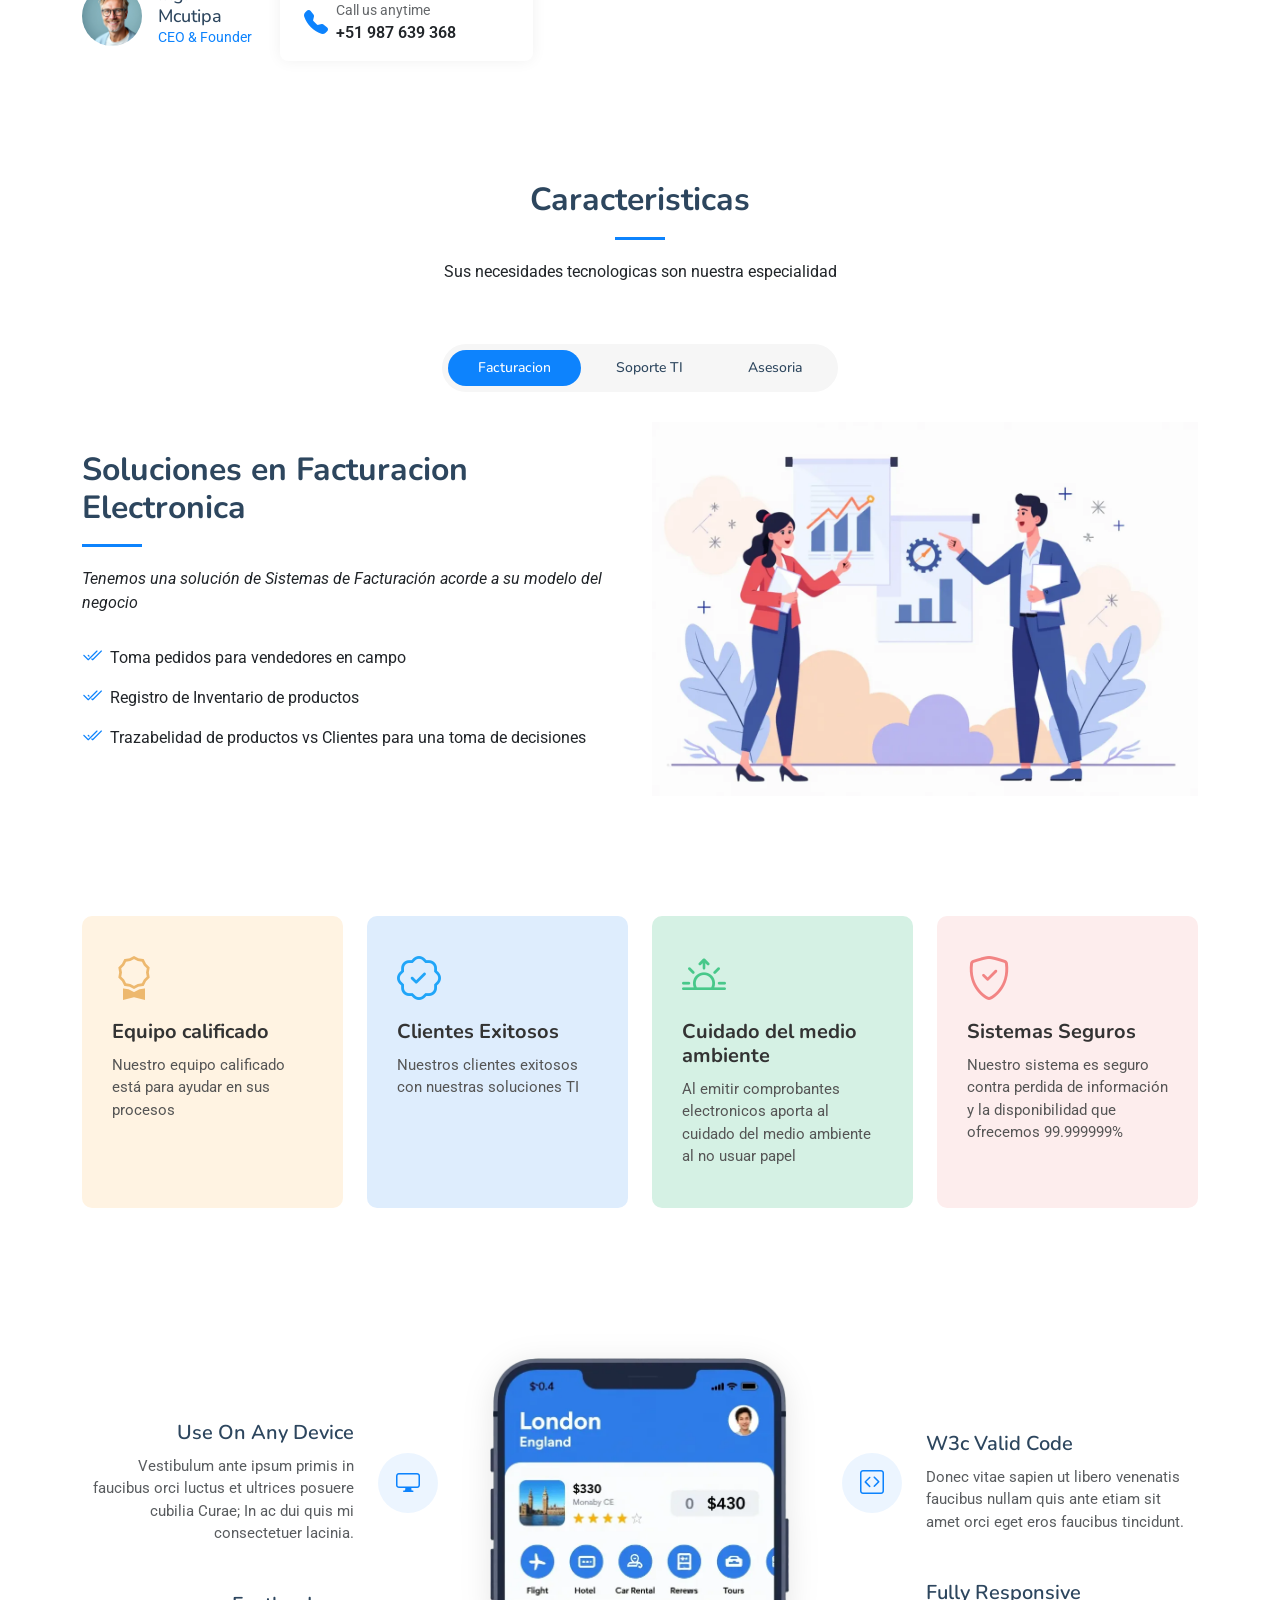
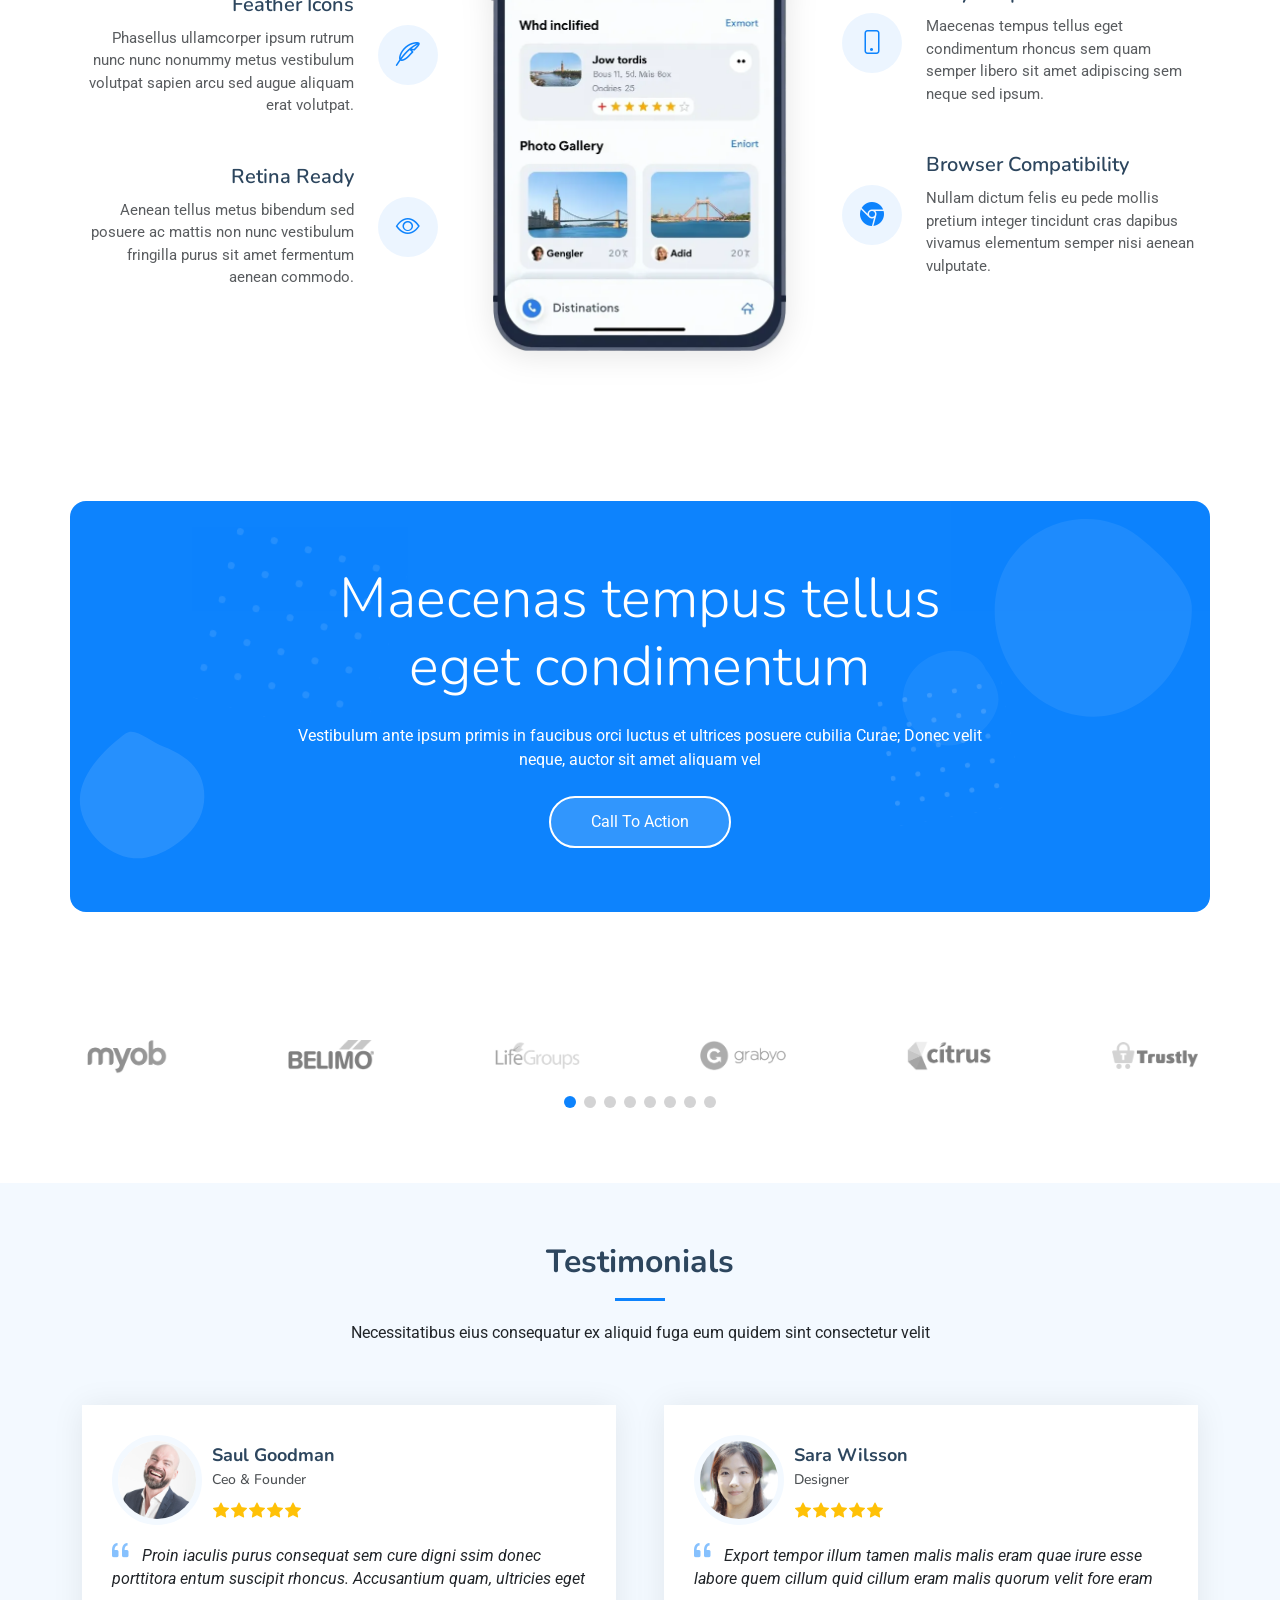
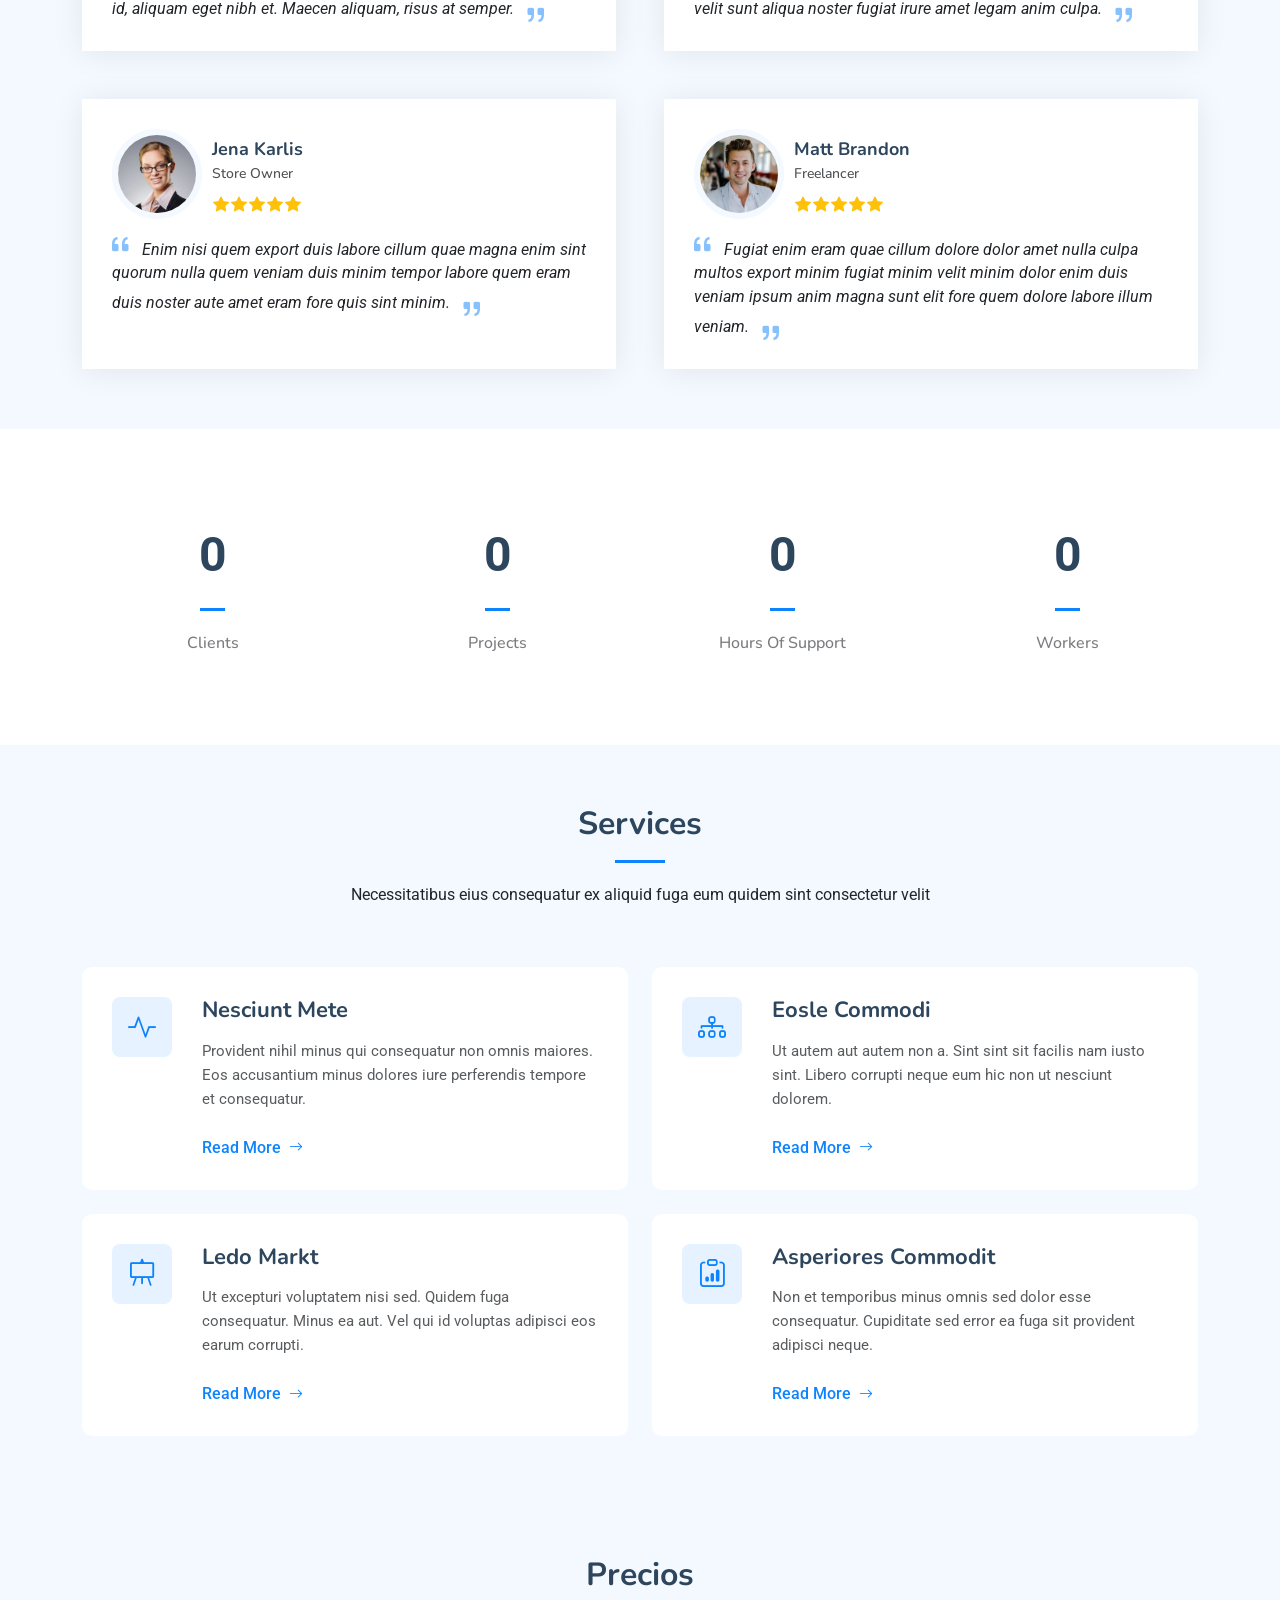
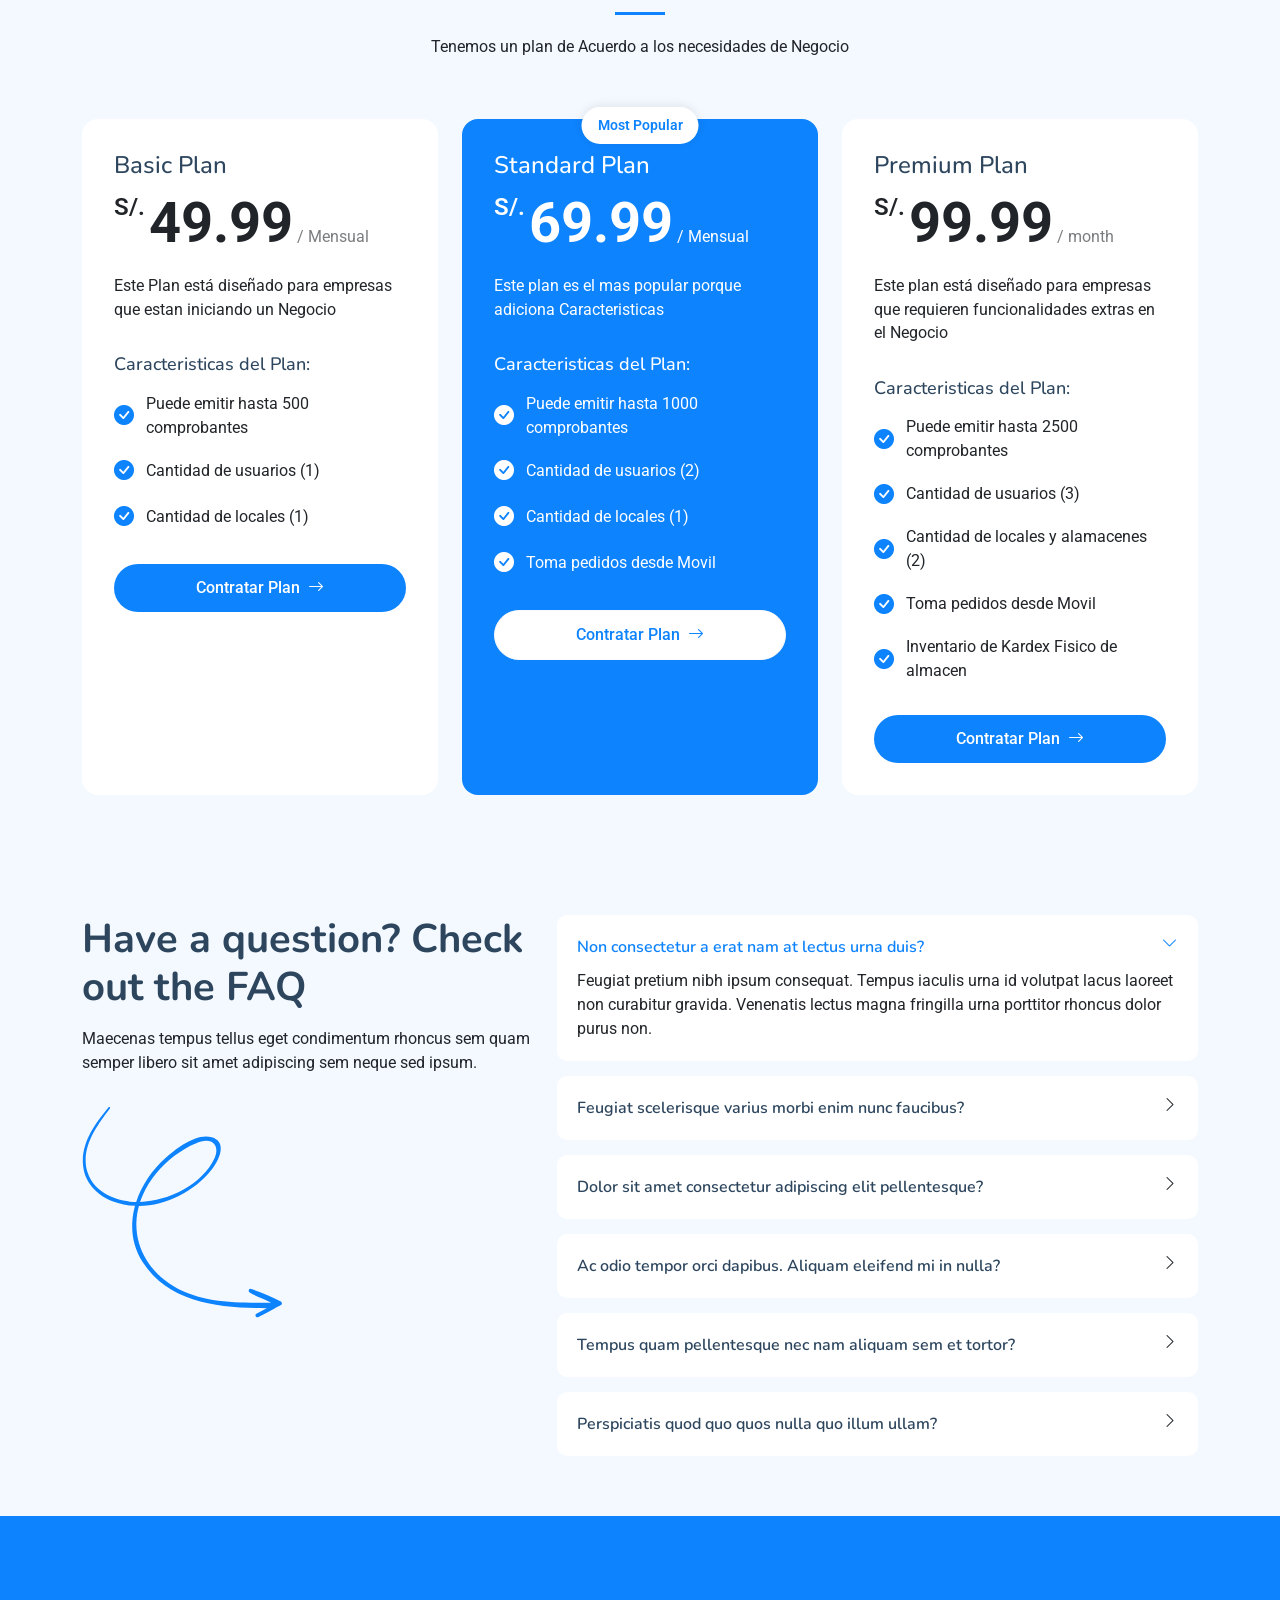
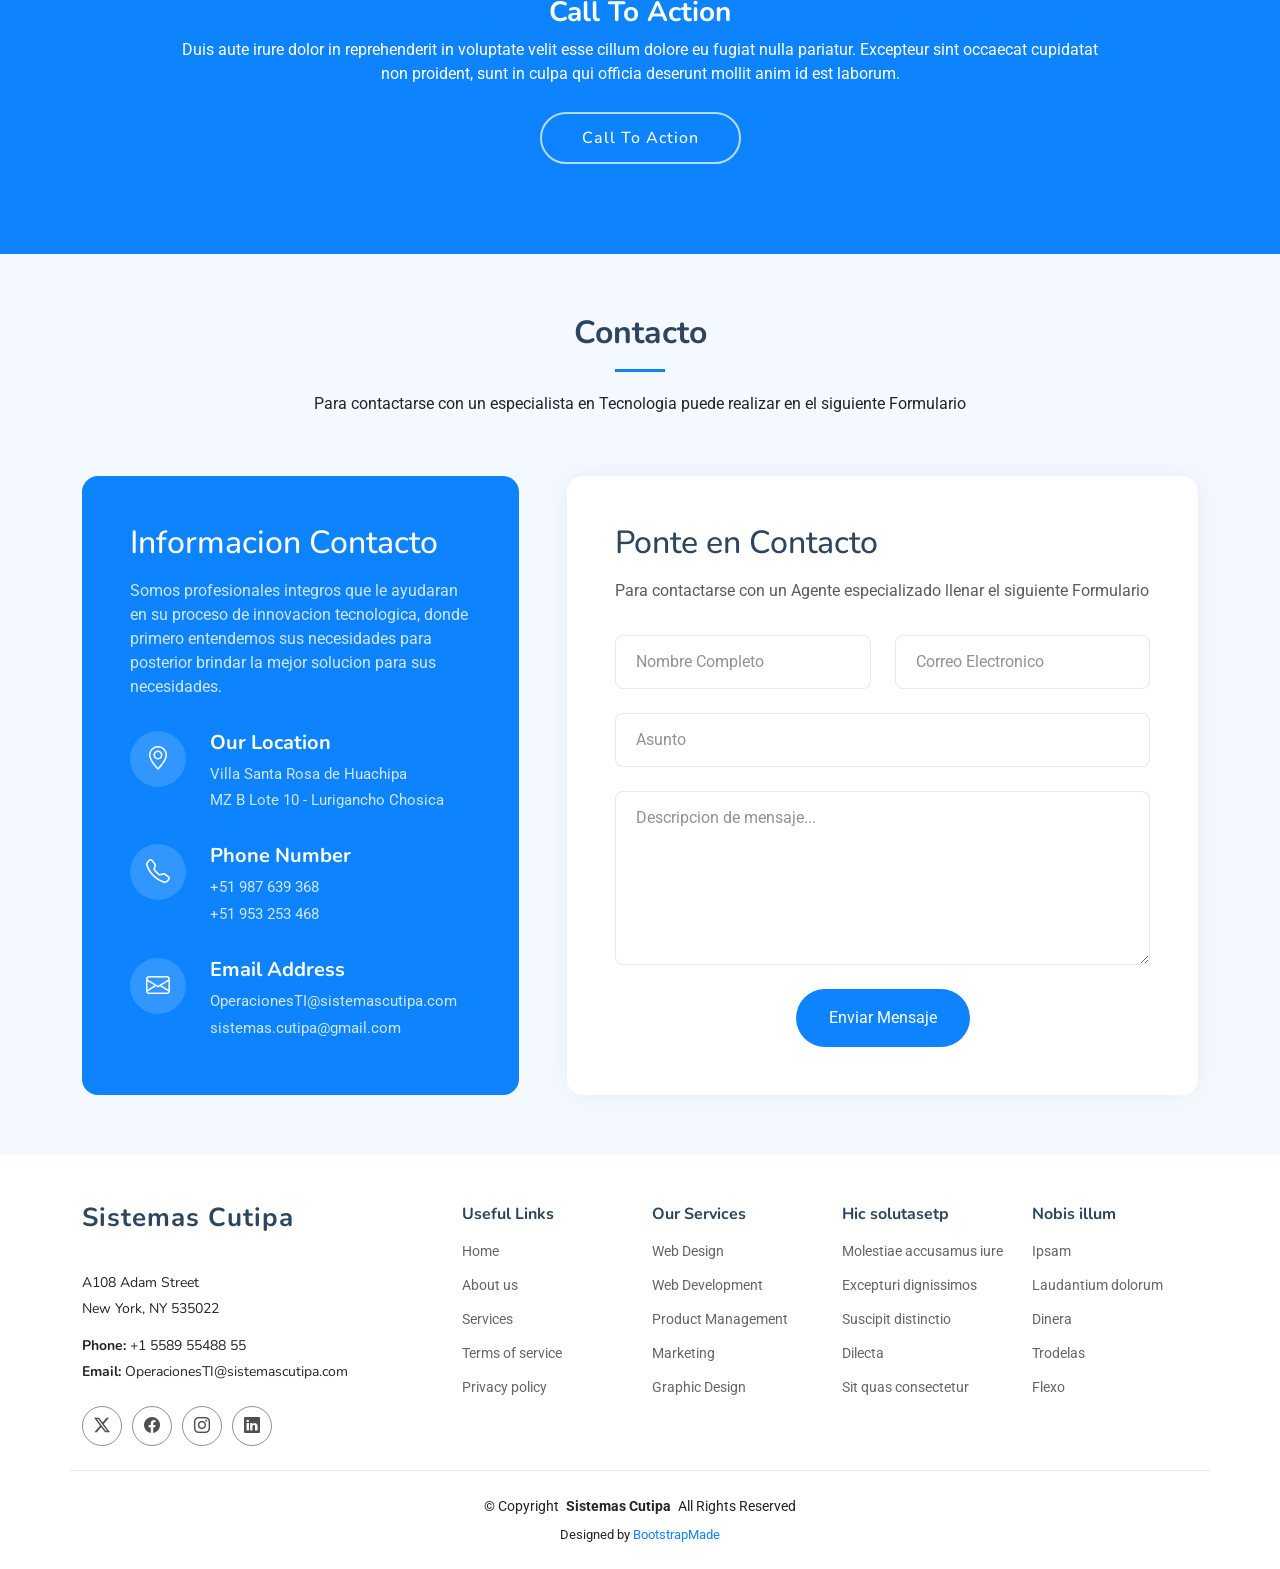
==== commit 930d67f7: "Update 06-04-2024" ====
--- a/index.html
+++ b/index.html
@@ -157,8 +157,8 @@
                 <i class="bi bi-briefcase"></i>
               </div>
               <div class="stat-content">
-                <h4>6.5k Faucibus</h4>
-                <p class="mb-0">Nullam quis ante</p>
+                <h4>+ 200 Empresas</h4>
+                <p class="mb-0">Confian en Nosotros con sus Procesos</p>
               </div>
             </div>
           </div>
@@ -168,8 +168,8 @@
                 <i class="bi bi-graph-up"></i>
               </div>
               <div class="stat-content">
-                <h4>80k Mauris</h4>
-                <p class="mb-0">Etiam sit amet orci</p>
+                <h4>+ 100 Contribuyentes</h4>
+                <p class="mb-0">Han logrado cumplir con la SUNAT</p>
               </div>
             </div>
           </div>
@@ -179,8 +179,8 @@
                 <i class="bi bi-award"></i>
               </div>
               <div class="stat-content">
-                <h4>6x Phasellus</h4>
-                <p class="mb-0">Vestibulum ante ipsum</p>
+                <h4>+ 100 Contribuyentes</h4>
+                <p class="mb-0">Respaldan Nuestros servicios en TI</p>
               </div>
             </div>
           </div>
@@ -198,23 +198,23 @@
         <div class="row gy-4 align-items-center justify-content-between">
 
           <div class="col-xl-5" data-aos="fade-up" data-aos-delay="200">
-            <span class="about-meta">MORE ABOUT US</span>
-            <h2 class="about-title">Voluptas enim suscipit temporibus</h2>
-            <p class="about-description">Sed ut perspiciatis unde omnis iste natus error sit voluptatem accusantium doloremque laudantium, totam rem aperiam, eaque ipsa quae ab illo inventore veritatis et quasi architecto beatae vitae dicta sunt explicabo.</p>
+            <span class="about-meta">MAS SOBRE NOSOTROS</span>
+            <h2 class="about-title">Nuestros Servicios para tu Negocio</h2>
+            <p class="about-description">El equipo de Sistemas Cutipa cuenta con un amplio de especialistas que requieren cada modelo de negocio, nosotros le orientamos a mejorar sus procesos para una mejor trazabilidad</p>
 
             <div class="row feature-list-wrapper">
               <div class="col-md-6">
                 <ul class="feature-list">
-                  <li><i class="bi bi-check-circle-fill"></i> Lorem ipsum dolor sit amet</li>
-                  <li><i class="bi bi-check-circle-fill"></i> Consectetur adipiscing elit</li>
-                  <li><i class="bi bi-check-circle-fill"></i> Sed do eiusmod tempor</li>
+                  <li><i class="bi bi-check-circle-fill"></i> Facturación Electronica </li>
+                  <li><i class="bi bi-check-circle-fill"></i> Asesoria Tecnologica </li>
+                  <li><i class="bi bi-check-circle-fill"></i> Asesoria Tributario </li>
                 </ul>
               </div>
               <div class="col-md-6">
                 <ul class="feature-list">
-                  <li><i class="bi bi-check-circle-fill"></i> Incididunt ut labore et</li>
-                  <li><i class="bi bi-check-circle-fill"></i> Dolore magna aliqua</li>
-                  <li><i class="bi bi-check-circle-fill"></i> Ut enim ad minim veniam</li>
+                  <li><i class="bi bi-check-circle-fill"></i> Asesoria Contable </li>
+                  <li><i class="bi bi-check-circle-fill"></i> Cursos de TI </li>
+                  <li><i class="bi bi-check-circle-fill"></i> Soporte TI </li>
                 </ul>
               </div>
             </div>
@@ -225,7 +225,7 @@
                   <div class="profile d-flex align-items-center gap-3">
                     <img src="assets/img/avatar-1.webp" alt="CEO Profile" class="profile-image">
                     <div>
-                      <h4 class="profile-name">Mario Smith</h4>
+                      <h4 class="profile-name">Ing. Mcutipa</h4>
                       <p class="profile-position">CEO &amp; Founder</p>
                     </div>
                   </div>
@@ -235,7 +235,7 @@
                     <i class="bi bi-telephone-fill"></i>
                     <div>
                       <p class="contact-label">Call us anytime</p>
-                      <p class="contact-number">+123 456-789</p>
+                      <p class="contact-number">+51 987 639 368</p>
                     </div>
                   </div>
                 </div>
@@ -250,8 +250,8 @@
                 <img src="assets/img/about-2.webp" alt="Team Discussion" class="img-fluid small-image rounded-4">
               </div>
               <div class="experience-badge floating">
-                <h3>15+ <span>Years</span></h3>
-                <p>Of experience in business service</p>
+                <h3>+20 <span>Años</span></h3>
+                <p>Expriencia en Servicios Tecnologicas</p>
               </div>
             </div>
           </div>
@@ -266,8 +266,8 @@
 
       <!-- Section Title -->
       <div class="container section-title" data-aos="fade-up">
-        <h2>Features</h2>
-        <p>Necessitatibus eius consequatur ex aliquid fuga eum quidem sint consectetur velit</p>
+        <h2>Caracteristicas</h2>
+        <p>Sus necesidades tecnologicas son nuestra especialidad</p>
       </div><!-- End Section Title -->
 
       <div class="container">
@@ -278,19 +278,19 @@
 
             <li class="nav-item">
               <a class="nav-link active show" data-bs-toggle="tab" data-bs-target="#features-tab-1">
-                <h4>Modisit</h4>
+                <h4>Facturacion</h4>
               </a>
             </li><!-- End tab nav item -->
 
             <li class="nav-item">
               <a class="nav-link" data-bs-toggle="tab" data-bs-target="#features-tab-2">
-                <h4>Praesenti</h4>
+                <h4>Soporte TI</h4>
               </a><!-- End tab nav item -->
 
             </li>
             <li class="nav-item">
               <a class="nav-link" data-bs-toggle="tab" data-bs-target="#features-tab-3">
-                <h4>Explica</h4>
+                <h4>Asesoria</h4>
               </a>
             </li><!-- End tab nav item -->
 
@@ -303,15 +303,14 @@
           <div class="tab-pane fade active show" id="features-tab-1">
             <div class="row">
               <div class="col-lg-6 order-2 order-lg-1 mt-3 mt-lg-0 d-flex flex-column justify-content-center">
-                <h3>Voluptatem dignissimos provident</h3>
+                <h3>Soluciones en Facturacion Electronica</h3>
                 <p class="fst-italic">
-                  Lorem ipsum dolor sit amet, consectetur adipiscing elit, sed do eiusmod tempor incididunt ut labore et dolore
-                  magna aliqua.
+                  Tenemos una solución de Sistemas de Facturación acorde a su modelo del negocio
                 </p>
                 <ul>
-                  <li><i class="bi bi-check2-all"></i> <span>Ullamco laboris nisi ut aliquip ex ea commodo consequat.</span></li>
-                  <li><i class="bi bi-check2-all"></i> <span>Duis aute irure dolor in reprehenderit in voluptate velit.</span></li>
-                  <li><i class="bi bi-check2-all"></i> <span>Ullamco laboris nisi ut aliquip ex ea commodo consequat. Duis aute irure dolor in reprehenderit in voluptate trideta storacalaperda mastiro dolore eu fugiat nulla pariatur.</span></li>
+                  <li><i class="bi bi-check2-all"></i> <span>Toma pedidos para vendedores en campo</span></li>
+                  <li><i class="bi bi-check2-all"></i> <span>Registro de Inventario de productos</span></li>
+                  <li><i class="bi bi-check2-all"></i> <span>Trazabelidad de productos vs Clientes para una toma de decisiones</span></li>
                 </ul>
               </div>
               <div class="col-lg-6 order-1 order-lg-2 text-center">
@@ -323,16 +322,15 @@
           <div class="tab-pane fade" id="features-tab-2">
             <div class="row">
               <div class="col-lg-6 order-2 order-lg-1 mt-3 mt-lg-0 d-flex flex-column justify-content-center">
-                <h3>Neque exercitationem debitis</h3>
+                <h3>Soporte TI los 365 días al año</h3>
                 <p class="fst-italic">
-                  Lorem ipsum dolor sit amet, consectetur adipiscing elit, sed do eiusmod tempor incididunt ut labore et dolore
-                  magna aliqua.
+                  Sistemas Cutipa cuenta con un personal de Soporte TI 24/7 que estará disponible en cualquier duda o consulta que pueda necesitar.
                 </p>
                 <ul>
-                  <li><i class="bi bi-check2-all"></i> <span>Ullamco laboris nisi ut aliquip ex ea commodo consequat.</span></li>
-                  <li><i class="bi bi-check2-all"></i> <span>Duis aute irure dolor in reprehenderit in voluptate velit.</span></li>
-                  <li><i class="bi bi-check2-all"></i> <span>Provident mollitia neque rerum asperiores dolores quos qui a. Ipsum neque dolor voluptate nisi sed.</span></li>
-                  <li><i class="bi bi-check2-all"></i> <span>Ullamco laboris nisi ut aliquip ex ea commodo consequat. Duis aute irure dolor in reprehenderit in voluptate trideta storacalaperda mastiro dolore eu fugiat nulla pariatur.</span></li>
+                  <li><i class="bi bi-check2-all"></i> <span>Especialista disponible 24/7</span></li>
+                  <li><i class="bi bi-check2-all"></i> <span>Siempre estaremos pendientes para UD.</span></li>
+                  <li><i class="bi bi-check2-all"></i> <span>Capacitaciones virtuales y Soporte TI virtual 24/7</span></li>
+                  <li><i class="bi bi-check2-all"></i> <span>Cuando adquiera nuestros servicios contará con un especialista para atender sus necesidades.</span></li>
                 </ul>
               </div>
               <div class="col-lg-6 order-1 order-lg-2 text-center">
@@ -344,15 +342,14 @@
           <div class="tab-pane fade" id="features-tab-3">
             <div class="row">
               <div class="col-lg-6 order-2 order-lg-1 mt-3 mt-lg-0 d-flex flex-column justify-content-center">
-                <h3>Voluptatibus commodi accusamu</h3>
+                <h3>Asesoria personalizado</h3>
                 <ul>
-                  <li><i class="bi bi-check2-all"></i> <span>Ullamco laboris nisi ut aliquip ex ea commodo consequat.</span></li>
-                  <li><i class="bi bi-check2-all"></i> <span>Duis aute irure dolor in reprehenderit in voluptate velit.</span></li>
-                  <li><i class="bi bi-check2-all"></i> <span>Provident mollitia neque rerum asperiores dolores quos qui a. Ipsum neque dolor voluptate nisi sed.</span></li>
+                  <li><i class="bi bi-check2-all"></i> <span>Asesoria tecnologica y soluciones Cloud</span></li>
+                  <li><i class="bi bi-check2-all"></i> <span>Asesoria Tributaria Comercial</span></li>
+                  <li><i class="bi bi-check2-all"></i> <span>Asesoria Contable para iniciar un Nuevo Negocio</span></li>
                 </ul>
                 <p class="fst-italic">
-                  Lorem ipsum dolor sit amet, consectetur adipiscing elit, sed do eiusmod tempor incididunt ut labore et dolore
-                  magna aliqua.
+                  Sistemas Cutipa se preucupa para que su negocio se encuentre en banguardia con la Tecnologia
                 </p>
               </div>
               <div class="col-lg-6 order-1 order-lg-2 text-center">
@@ -377,32 +374,32 @@
           <div class="col-xl-3 col-md-6" data-aos="zoom-in" data-aos-delay="100">
             <div class="feature-box orange">
               <i class="bi bi-award"></i>
-              <h4>Corporis voluptates</h4>
-              <p>Consequuntur sunt aut quasi enim aliquam quae harum pariatur laboris nisi ut aliquip</p>
+              <h4>Equipo calificado</h4>
+              <p>Nuestro equipo calificado está para ayudar en sus procesos</p>
             </div>
           </div><!-- End Feature Borx-->
 
           <div class="col-xl-3 col-md-6" data-aos="zoom-in" data-aos-delay="200">
             <div class="feature-box blue">
               <i class="bi bi-patch-check"></i>
-              <h4>Explicabo consectetur</h4>
-              <p>Est autem dicta beatae suscipit. Sint veritatis et sit quasi ab aut inventore</p>
+              <h4>Clientes Exitosos</h4>
+              <p>Nuestros clientes exitosos con nuestras soluciones TI</p>
             </div>
           </div><!-- End Feature Borx-->
 
           <div class="col-xl-3 col-md-6" data-aos="zoom-in" data-aos-delay="300">
             <div class="feature-box green">
               <i class="bi bi-sunrise"></i>
-              <h4>Ullamco laboris</h4>
-              <p>Excepteur sint occaecat cupidatat non proident, sunt in culpa qui officia deserunt</p>
+              <h4>Cuidado del medio ambiente</h4>
+              <p>Al emitir comprobantes electronicos aporta al cuidado del medio ambiente al no usuar papel</p>
             </div>
           </div><!-- End Feature Borx-->
 
           <div class="col-xl-3 col-md-6" data-aos="zoom-in" data-aos-delay="400">
             <div class="feature-box red">
               <i class="bi bi-shield-check"></i>
-              <h4>Labore consequatur</h4>
-              <p>Aut suscipit aut cum nemo deleniti aut omnis. Doloribus ut maiores omnis facere</p>
+              <h4>Sistemas Seguros</h4>
+              <p>Nuestro sistema es seguro contra perdida de información y la disponibilidad que ofrecemos 99.999999%</p>
             </div>
           </div><!-- End Feature Borx-->
 
@@ -821,8 +818,8 @@
 
       <!-- Section Title -->
       <div class="container section-title" data-aos="fade-up">
-        <h2>Pricing</h2>
-        <p>Necessitatibus eius consequatur ex aliquid fuga eum quidem sint consectetur velit</p>
+        <h2>Precios</h2>
+        <p>Tenemos un plan de Acuerdo a los necesidades de Negocio</p>
       </div><!-- End Section Title -->
 
       <div class="container" data-aos="fade-up" data-aos-delay="100">
@@ -834,30 +831,30 @@
             <div class="pricing-card">
               <h3>Basic Plan</h3>
               <div class="price">
-                <span class="currency">$</span>
-                <span class="amount">9.9</span>
-                <span class="period">/ month</span>
-              </div>
-              <p class="description">Sed ut perspiciatis unde omnis iste natus error sit voluptatem accusantium doloremque laudantium totam.</p>
-
-              <h4>Featured Included:</h4>
+                <span class="currency">S/.</span>
+                <span class="amount">49.99</span>
+                <span class="period">/ Mensual</span>
+              </div>
+              <p class="description">Este Plan está diseñado para empresas que estan iniciando un Negocio</p>
+
+              <h4>Caracteristicas del Plan:</h4>
               <ul class="features-list">
                 <li>
                   <i class="bi bi-check-circle-fill"></i>
-                  Duis aute irure dolor
+                  Puede emitir hasta 500 comprobantes
                 </li>
                 <li>
                   <i class="bi bi-check-circle-fill"></i>
-                  Excepteur sint occaecat
+                  Cantidad de usuarios (1)
                 </li>
                 <li>
                   <i class="bi bi-check-circle-fill"></i>
-                  Nemo enim ipsam voluptatem
+                  Cantidad de locales (1)
                 </li>
               </ul>
 
               <a href="#" class="btn btn-primary">
-                Buy Now
+                Contratar Plan
                 <i class="bi bi-arrow-right"></i>
               </a>
             </div>
@@ -869,34 +866,34 @@
               <div class="popular-badge">Most Popular</div>
               <h3>Standard Plan</h3>
               <div class="price">
-                <span class="currency">$</span>
-                <span class="amount">19.9</span>
-                <span class="period">/ month</span>
-              </div>
-              <p class="description">At vero eos et accusamus et iusto odio dignissimos ducimus qui blanditiis praesentium voluptatum.</p>
-
-              <h4>Featured Included:</h4>
+                <span class="currency">S/.</span>
+                <span class="amount">69.99</span>
+                <span class="period">/ Mensual</span>
+              </div>
+              <p class="description">Este plan es el mas popular porque adiciona Caracteristicas</p>
+
+              <h4>Caracteristicas del Plan:</h4>
               <ul class="features-list">
                 <li>
                   <i class="bi bi-check-circle-fill"></i>
-                  Lorem ipsum dolor sit amet
+                  Puede emitir hasta 1000 comprobantes
                 </li>
                 <li>
                   <i class="bi bi-check-circle-fill"></i>
-                  Consectetur adipiscing elit
+                  Cantidad de usuarios (2)
                 </li>
                 <li>
                   <i class="bi bi-check-circle-fill"></i>
-                  Sed do eiusmod tempor
+                  Cantidad de locales (1)
                 </li>
                 <li>
                   <i class="bi bi-check-circle-fill"></i>
-                  Ut labore et dolore magna
+                  Toma pedidos desde Movil
                 </li>
               </ul>
 
               <a href="#" class="btn btn-light">
-                Buy Now
+                Contratar Plan
                 <i class="bi bi-arrow-right"></i>
               </a>
             </div>
@@ -907,38 +904,38 @@
             <div class="pricing-card">
               <h3>Premium Plan</h3>
               <div class="price">
-                <span class="currency">$</span>
-                <span class="amount">39.9</span>
+                <span class="currency">S/.</span>
+                <span class="amount">99.99</span>
                 <span class="period">/ month</span>
               </div>
-              <p class="description">Quis autem vel eum iure reprehenderit qui in ea voluptate velit esse quam nihil molestiae.</p>
-
-              <h4>Featured Included:</h4>
+              <p class="description">Este plan está diseñado para empresas que requieren funcionalidades extras en el Negocio</p>
+
+              <h4>Caracteristicas del Plan:</h4>
               <ul class="features-list">
                 <li>
                   <i class="bi bi-check-circle-fill"></i>
-                  Temporibus autem quibusdam
+                  Puede emitir hasta 2500 comprobantes
                 </li>
                 <li>
                   <i class="bi bi-check-circle-fill"></i>
-                  Saepe eveniet ut et voluptates
+                  Cantidad de usuarios (3)
                 </li>
                 <li>
                   <i class="bi bi-check-circle-fill"></i>
-                  Nam libero tempore soluta
+                  Cantidad de locales y alamacenes (2)
                 </li>
                 <li>
                   <i class="bi bi-check-circle-fill"></i>
-                  Cumque nihil impedit quo
+                  Toma pedidos desde Movil
                 </li>
                 <li>
                   <i class="bi bi-check-circle-fill"></i>
-                  Maxime placeat facere possimus
+                  Inventario de Kardex Fisico de almacen
                 </li>
               </ul>
 
               <a href="#" class="btn btn-primary">
-                Buy Now
+                Contratar Plan
                 <i class="bi bi-arrow-right"></i>
               </a>
             </div>
@@ -1087,7 +1084,7 @@
                 </div>
                 <div class="content">
                   <h4>Email Address</h4>                  
-                  <p>contacto@sistemascutipa.com</p>
+                  <p>OperacionesTI@sistemascutipa.com</p>
                   <p>sistemas.cutipa@gmail.com</p>
                 </div>
               </div>
@@ -1146,13 +1143,13 @@
       <div class="row gy-4">
         <div class="col-lg-4 col-md-6 footer-about">
           <a href="index.html" class="logo d-flex align-items-center">
-            <span class="sitename">iLanding</span>
+            <span class="sitename">Sistemas Cutipa</span>
           </a>
           <div class="footer-contact pt-3">
             <p>A108 Adam Street</p>
             <p>New York, NY 535022</p>
             <p class="mt-3"><strong>Phone:</strong> <span>+1 5589 55488 55</span></p>
-            <p><strong>Email:</strong> <span>info@example.com</span></p>
+            <p><strong>Email:</strong> <span>OperacionesTI@sistemascutipa.com</span></p>
           </div>
           <div class="social-links d-flex mt-4">
             <a href=""><i class="bi bi-twitter-x"></i></a>
@@ -1210,7 +1207,7 @@
     </div>
 
     <div class="container copyright text-center mt-4">
-      <p>© <span>Copyright</span> <strong class="px-1 sitename">iLanding</strong> <span>All Rights Reserved</span></p>
+      <p>© <span>Copyright</span> <strong class="px-1 sitename">Sistemas Cutipa</strong> <span>All Rights Reserved</span></p>
       <div class="credits">
         <!-- All the links in the footer should remain intact. -->
         <!-- You can delete the links only if you've purchased the pro version. -->
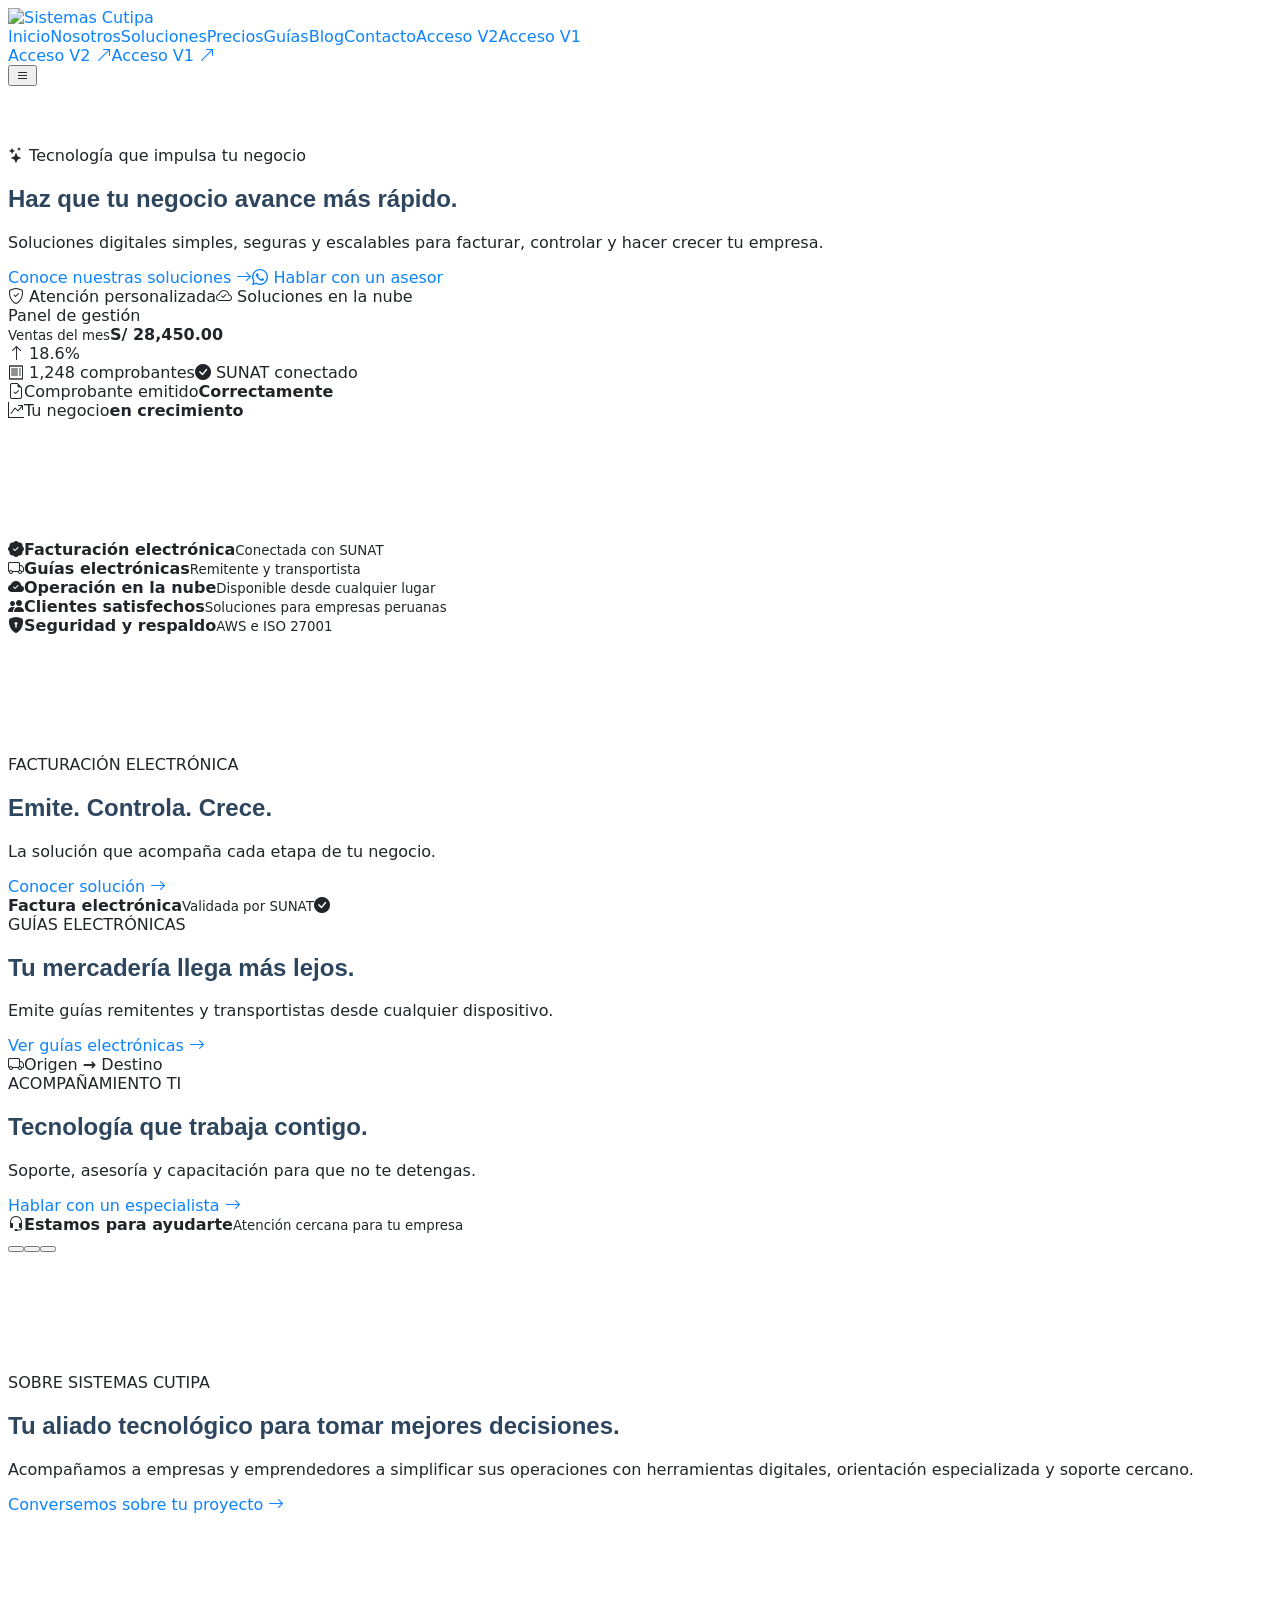
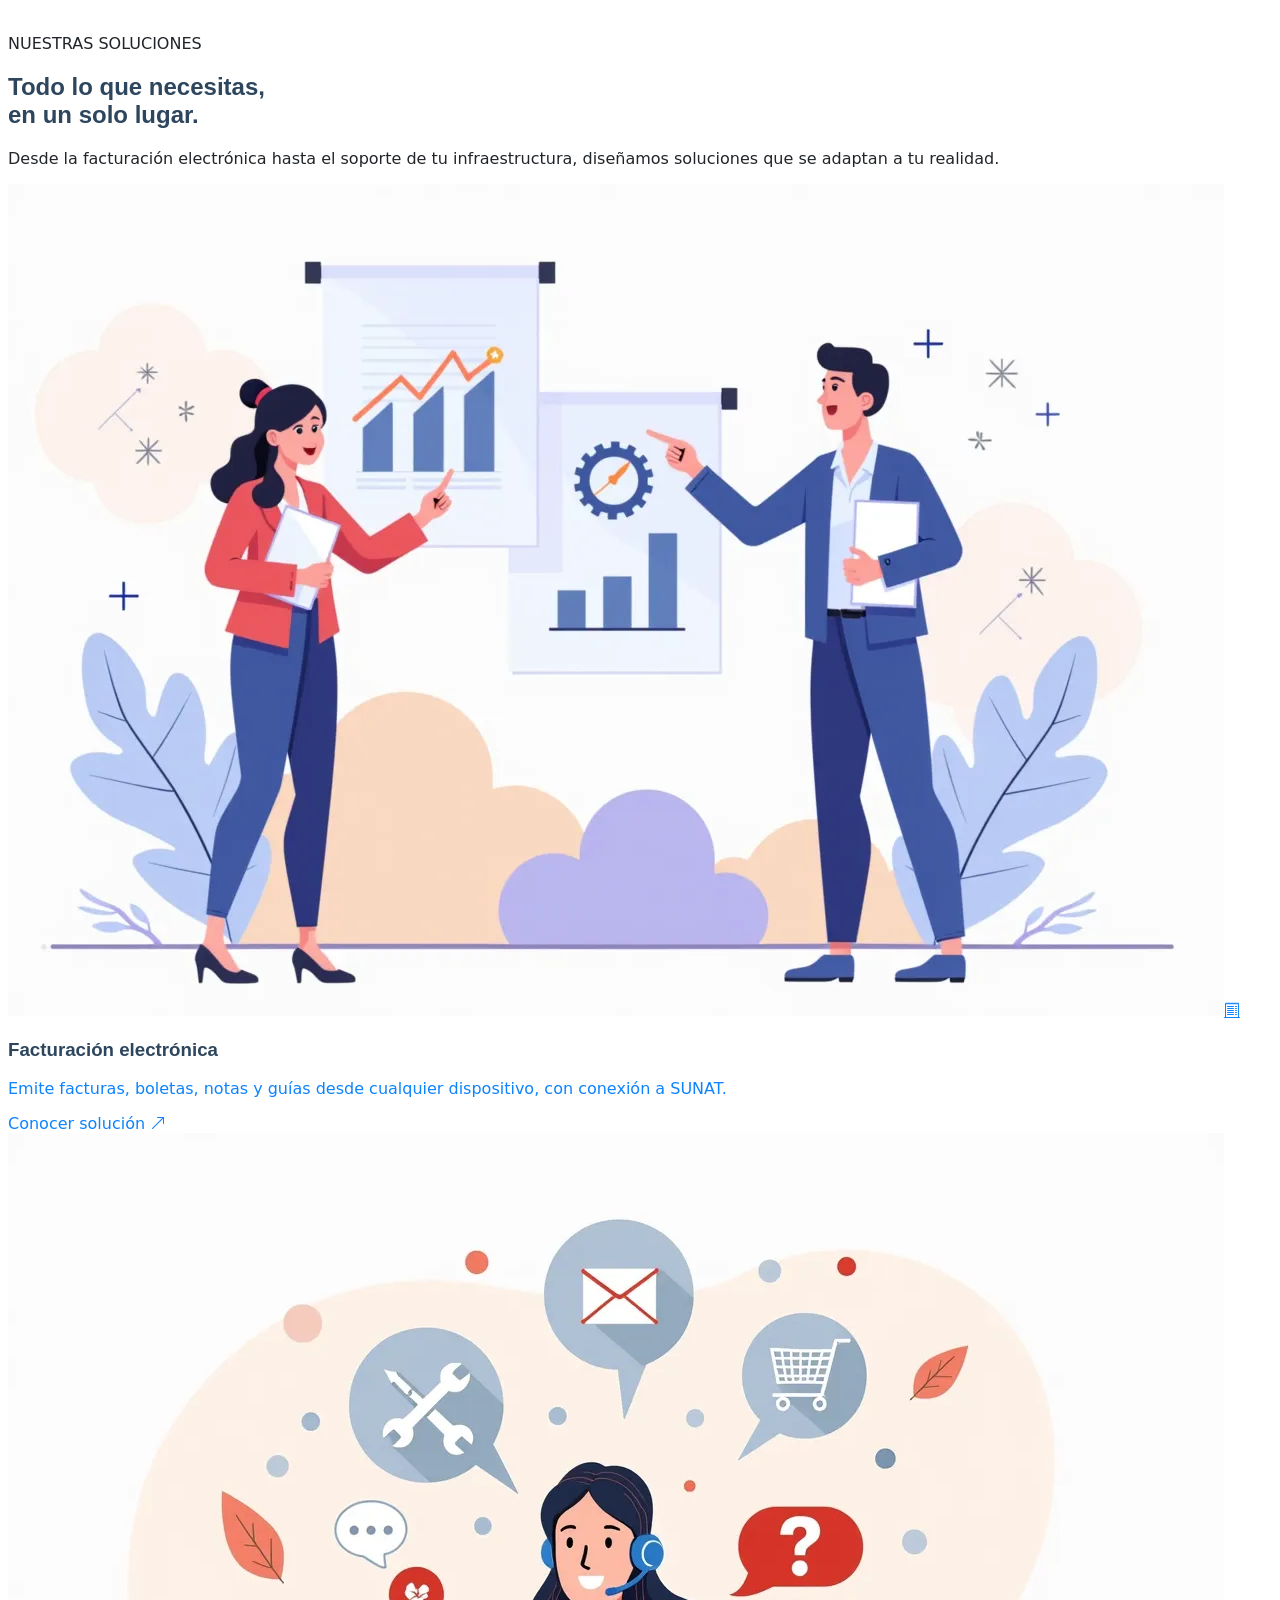
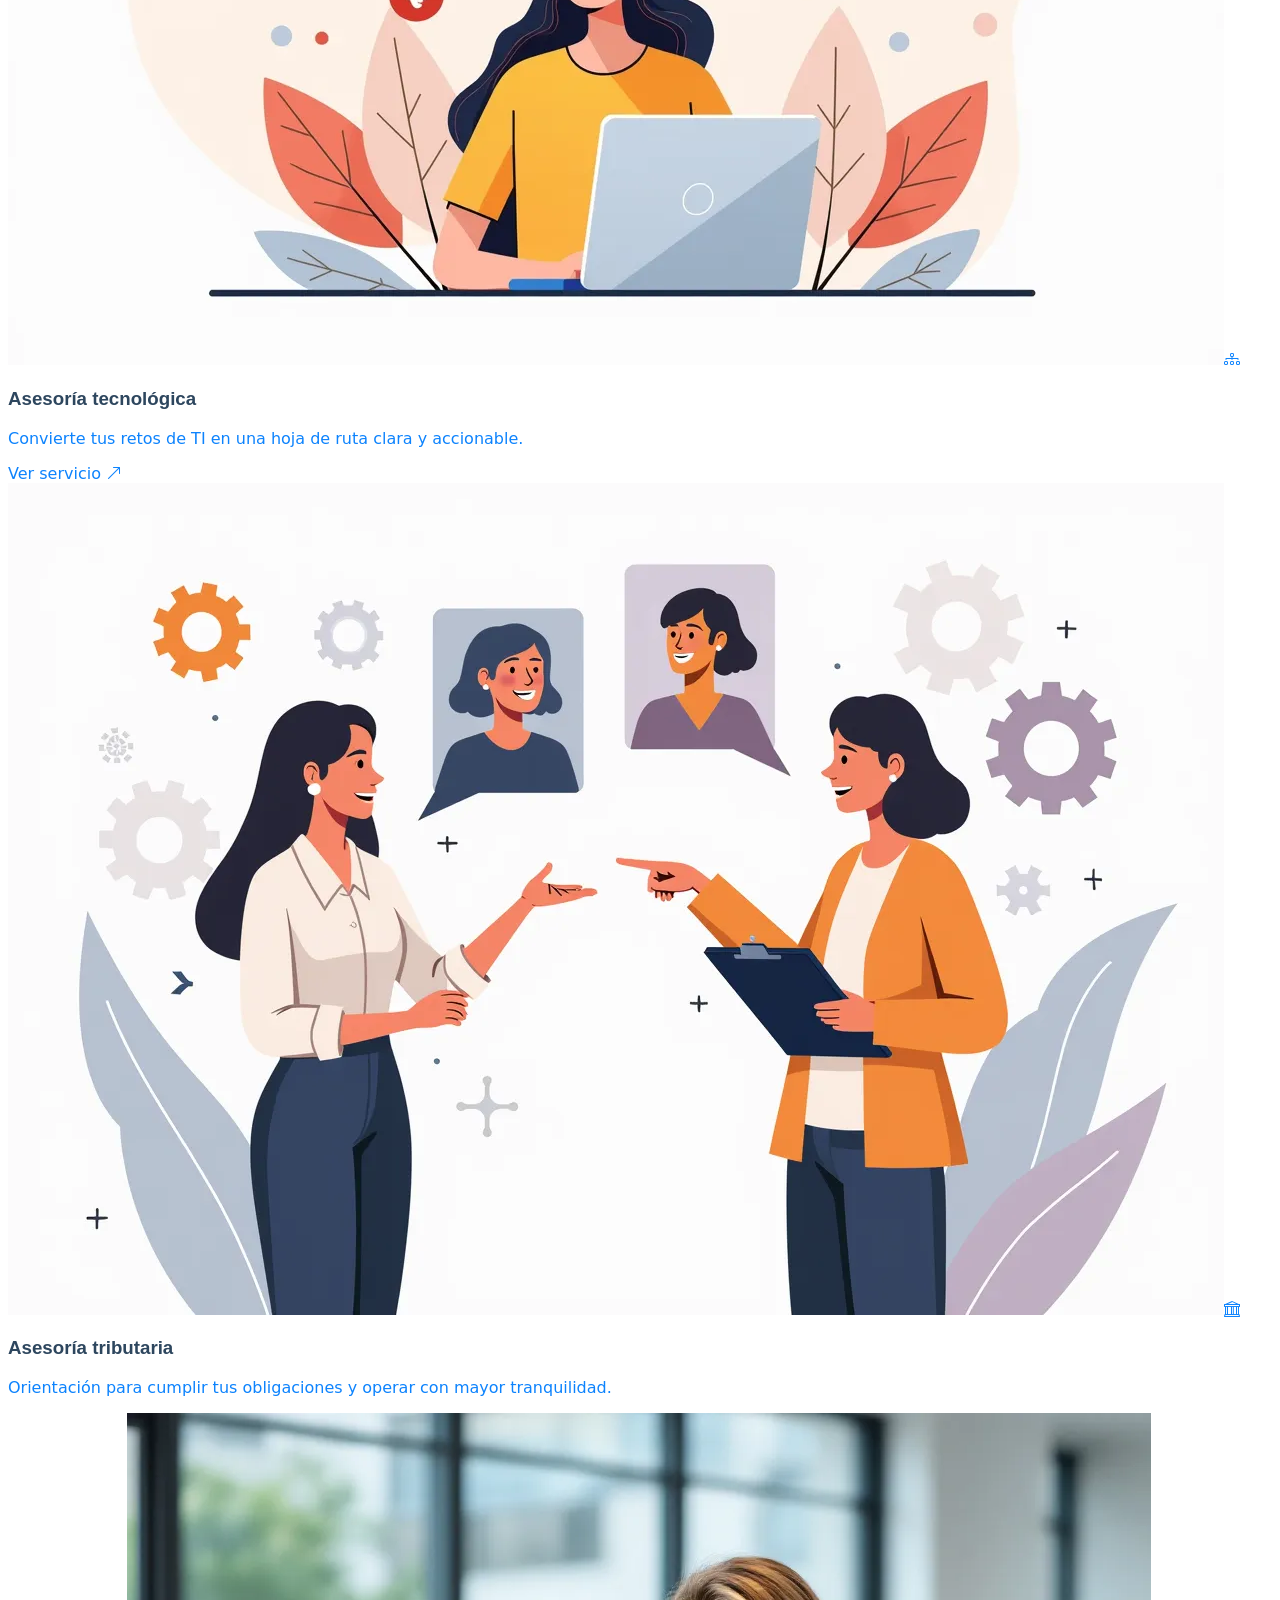
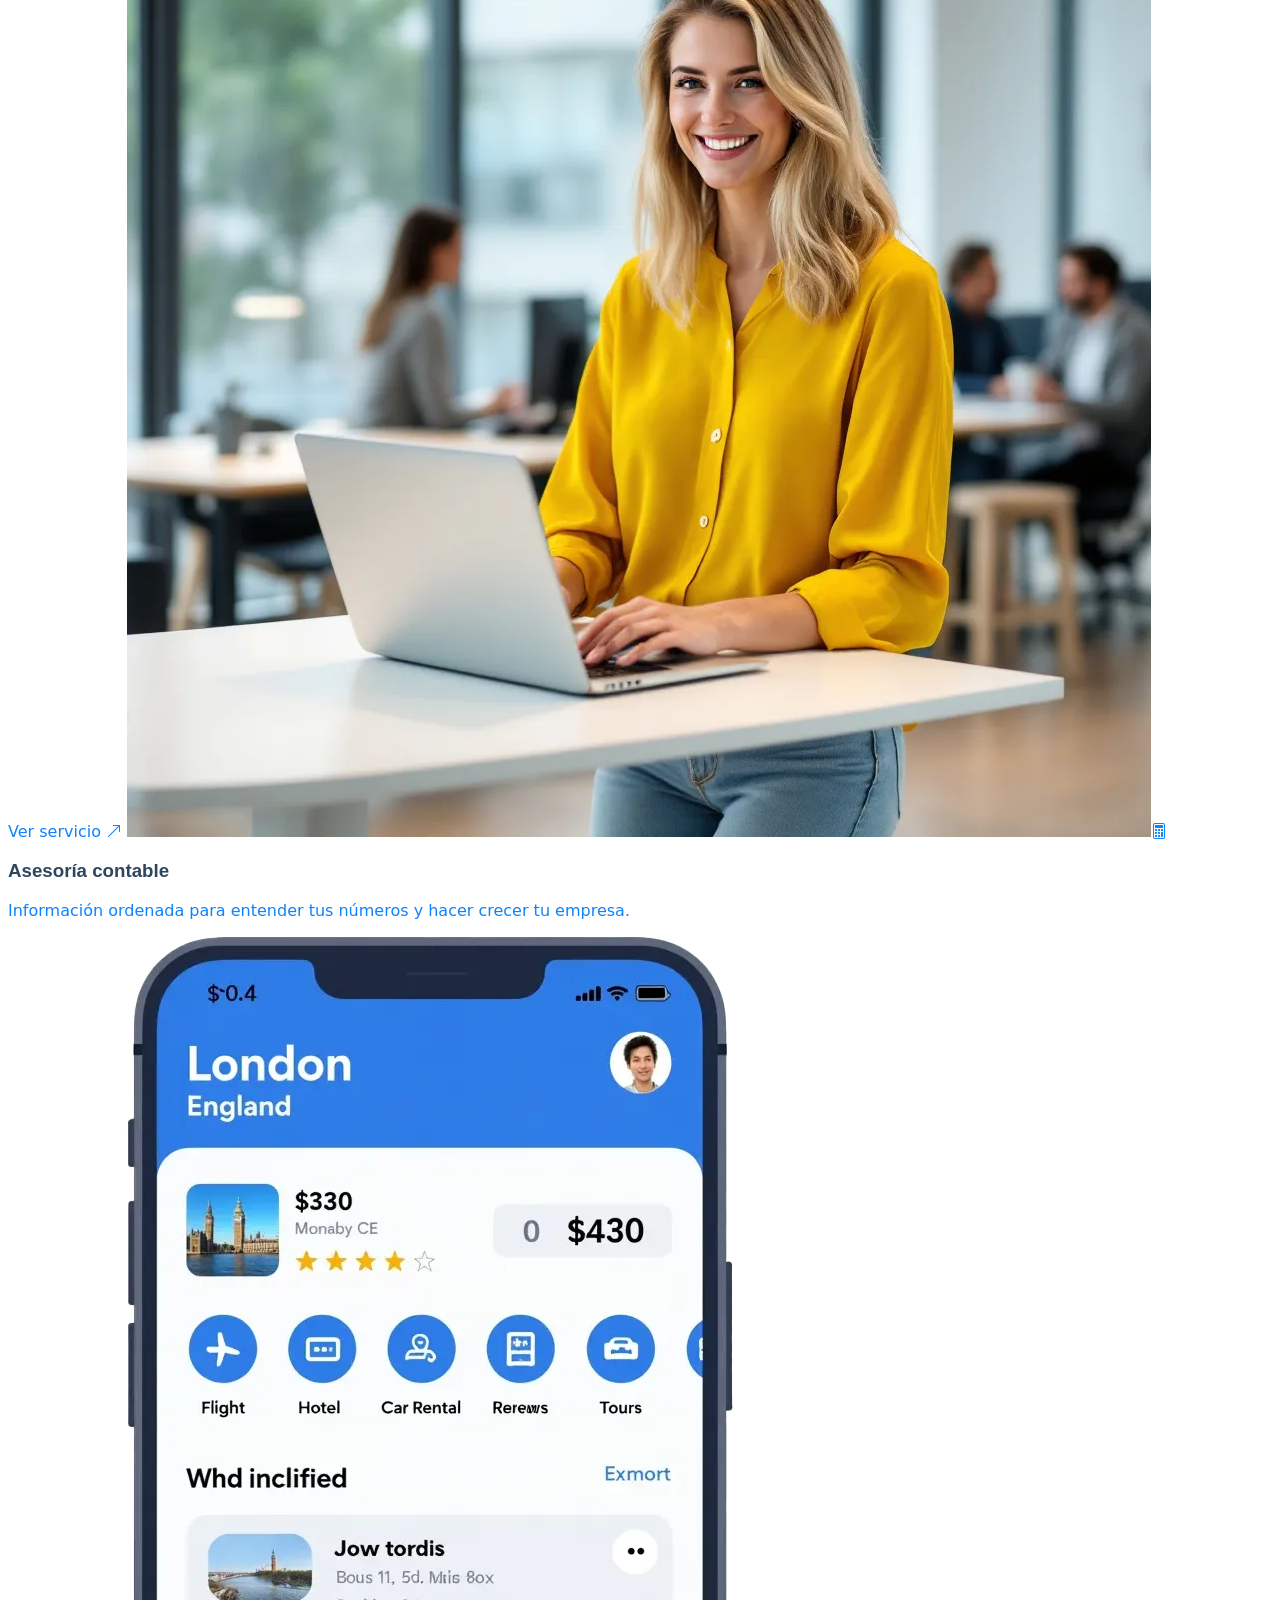
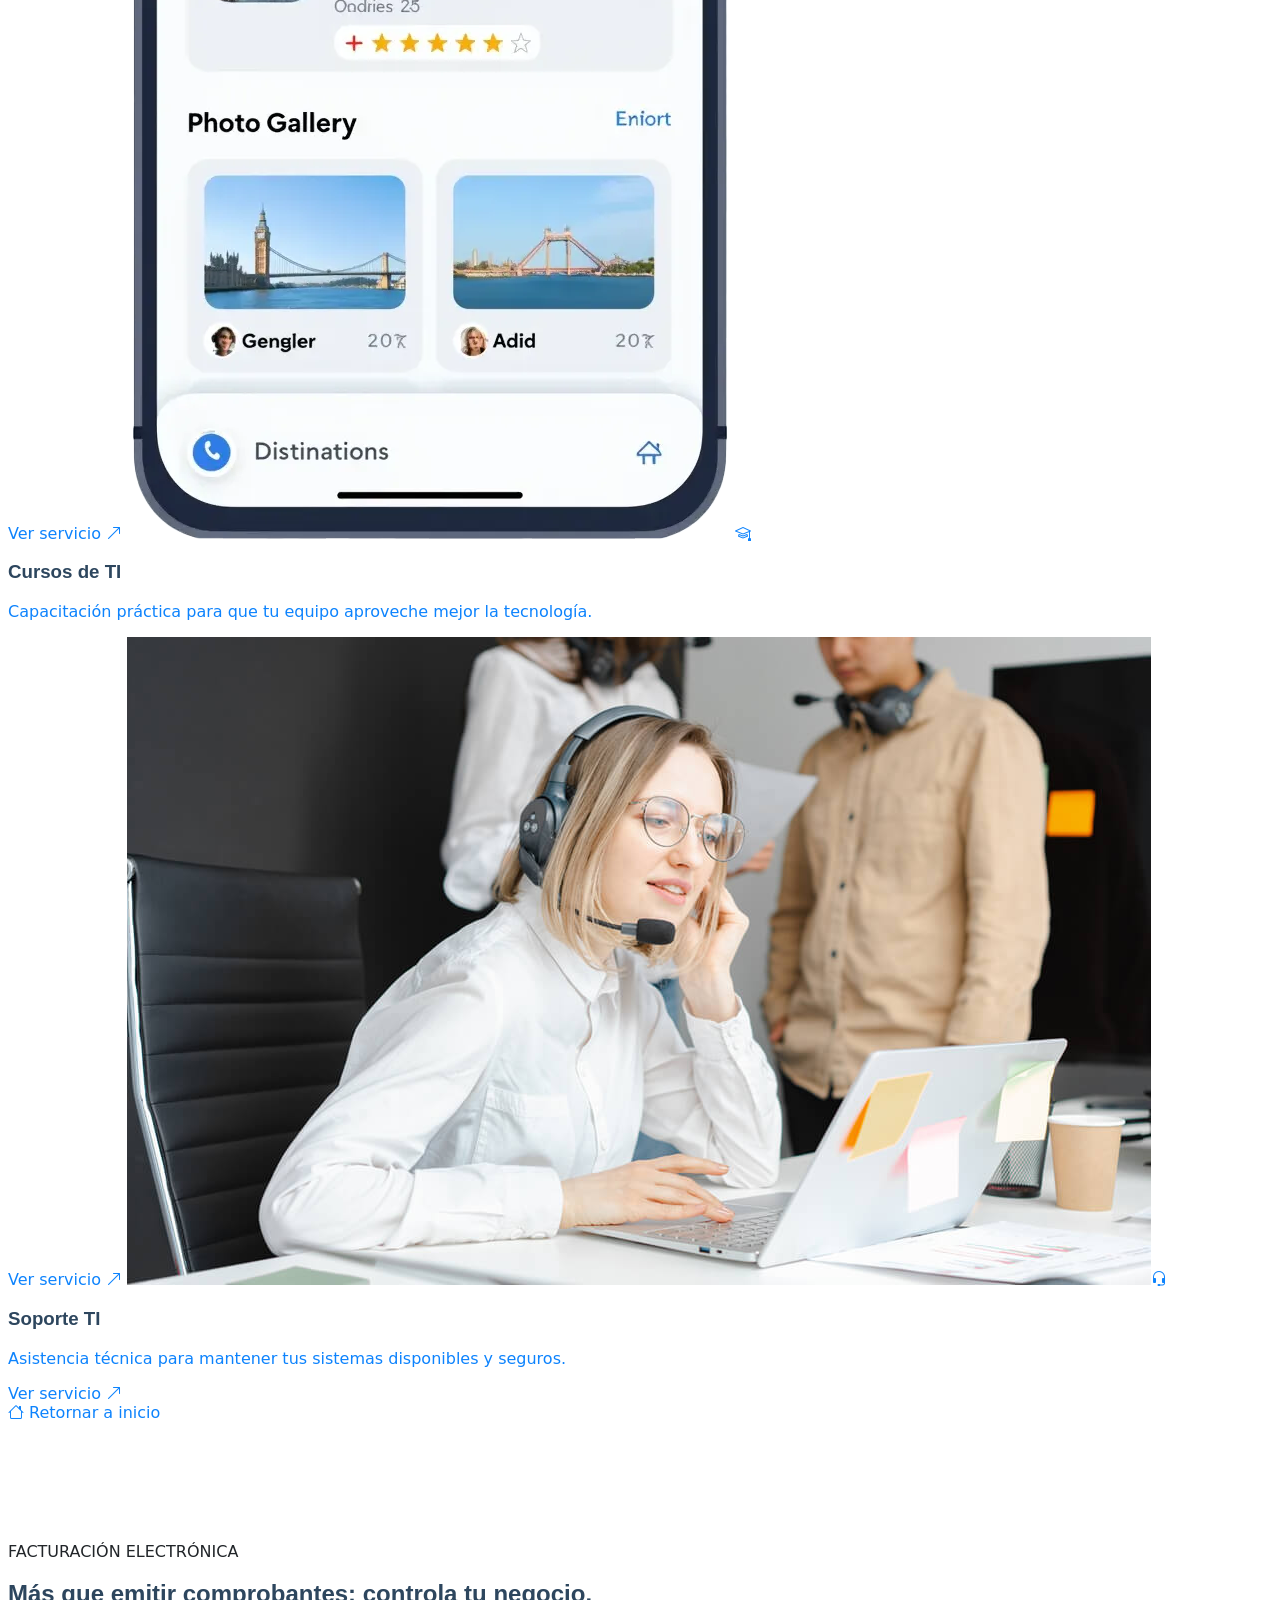
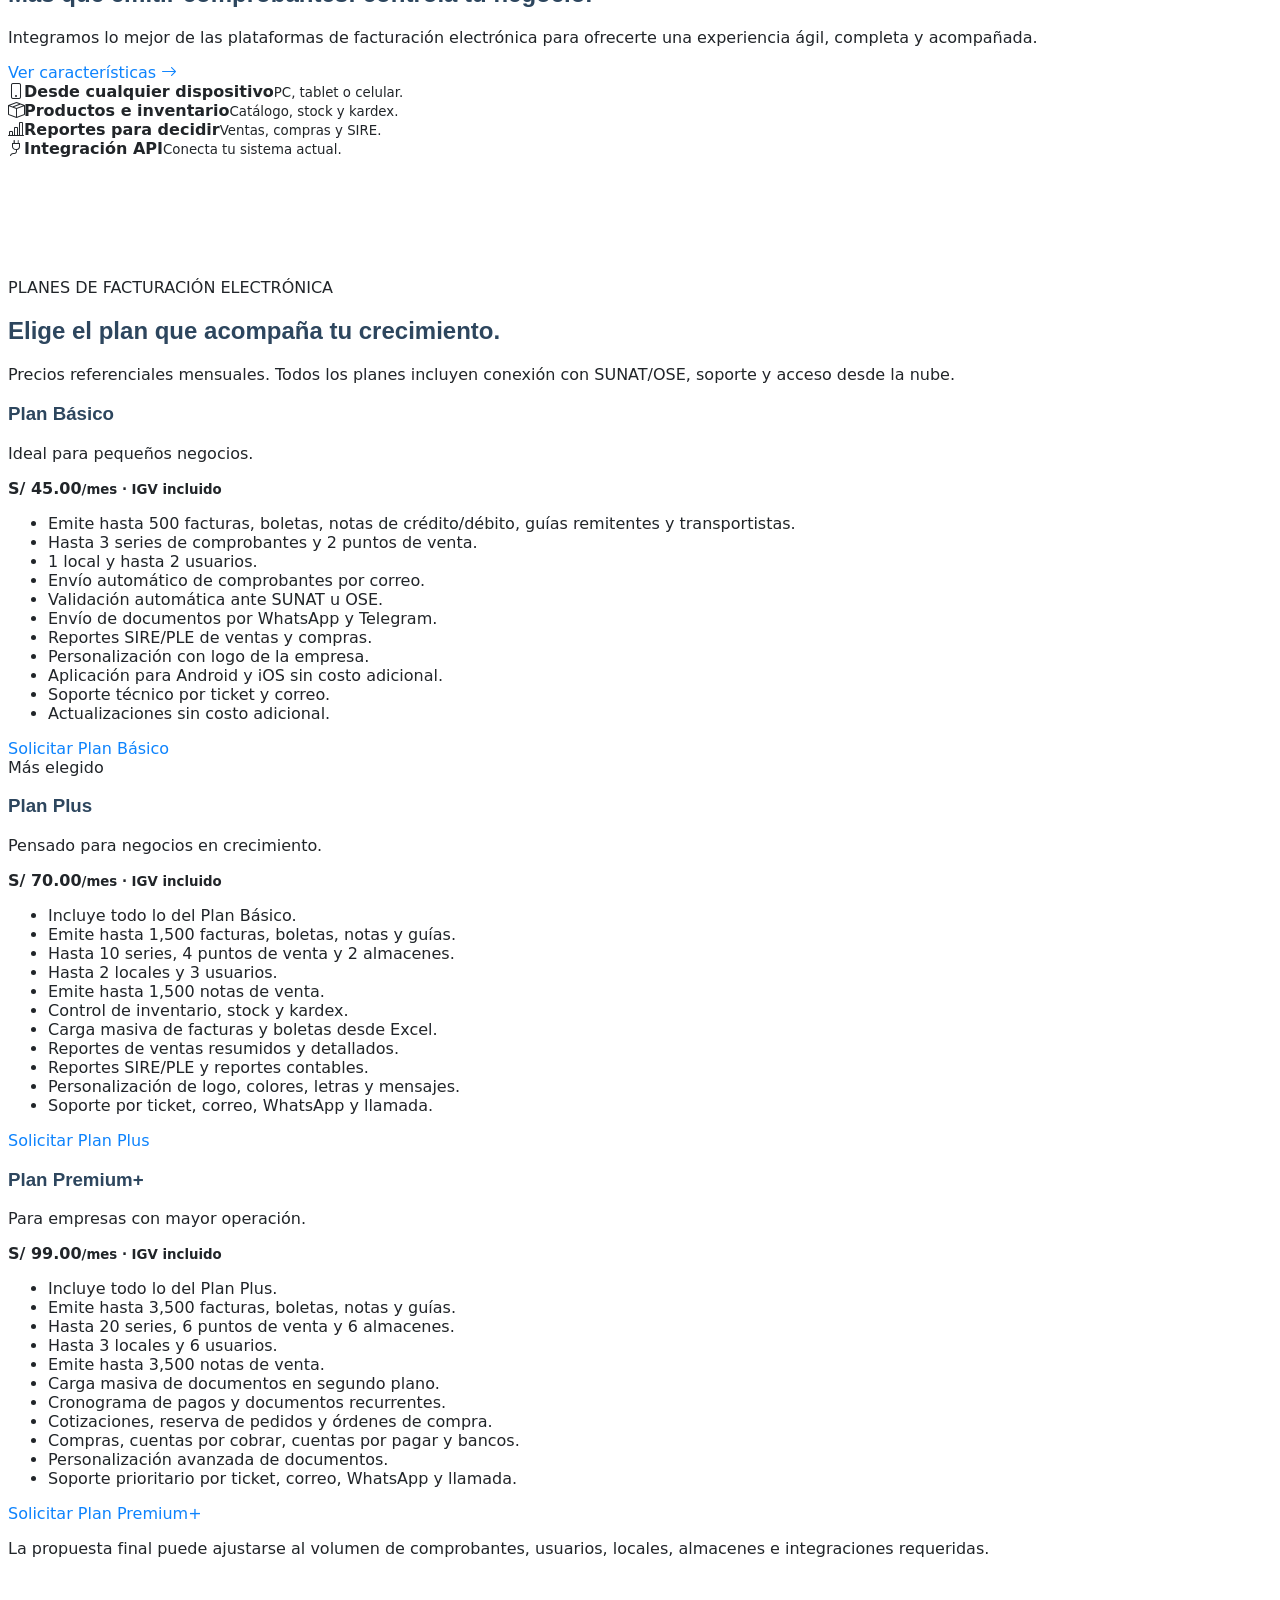
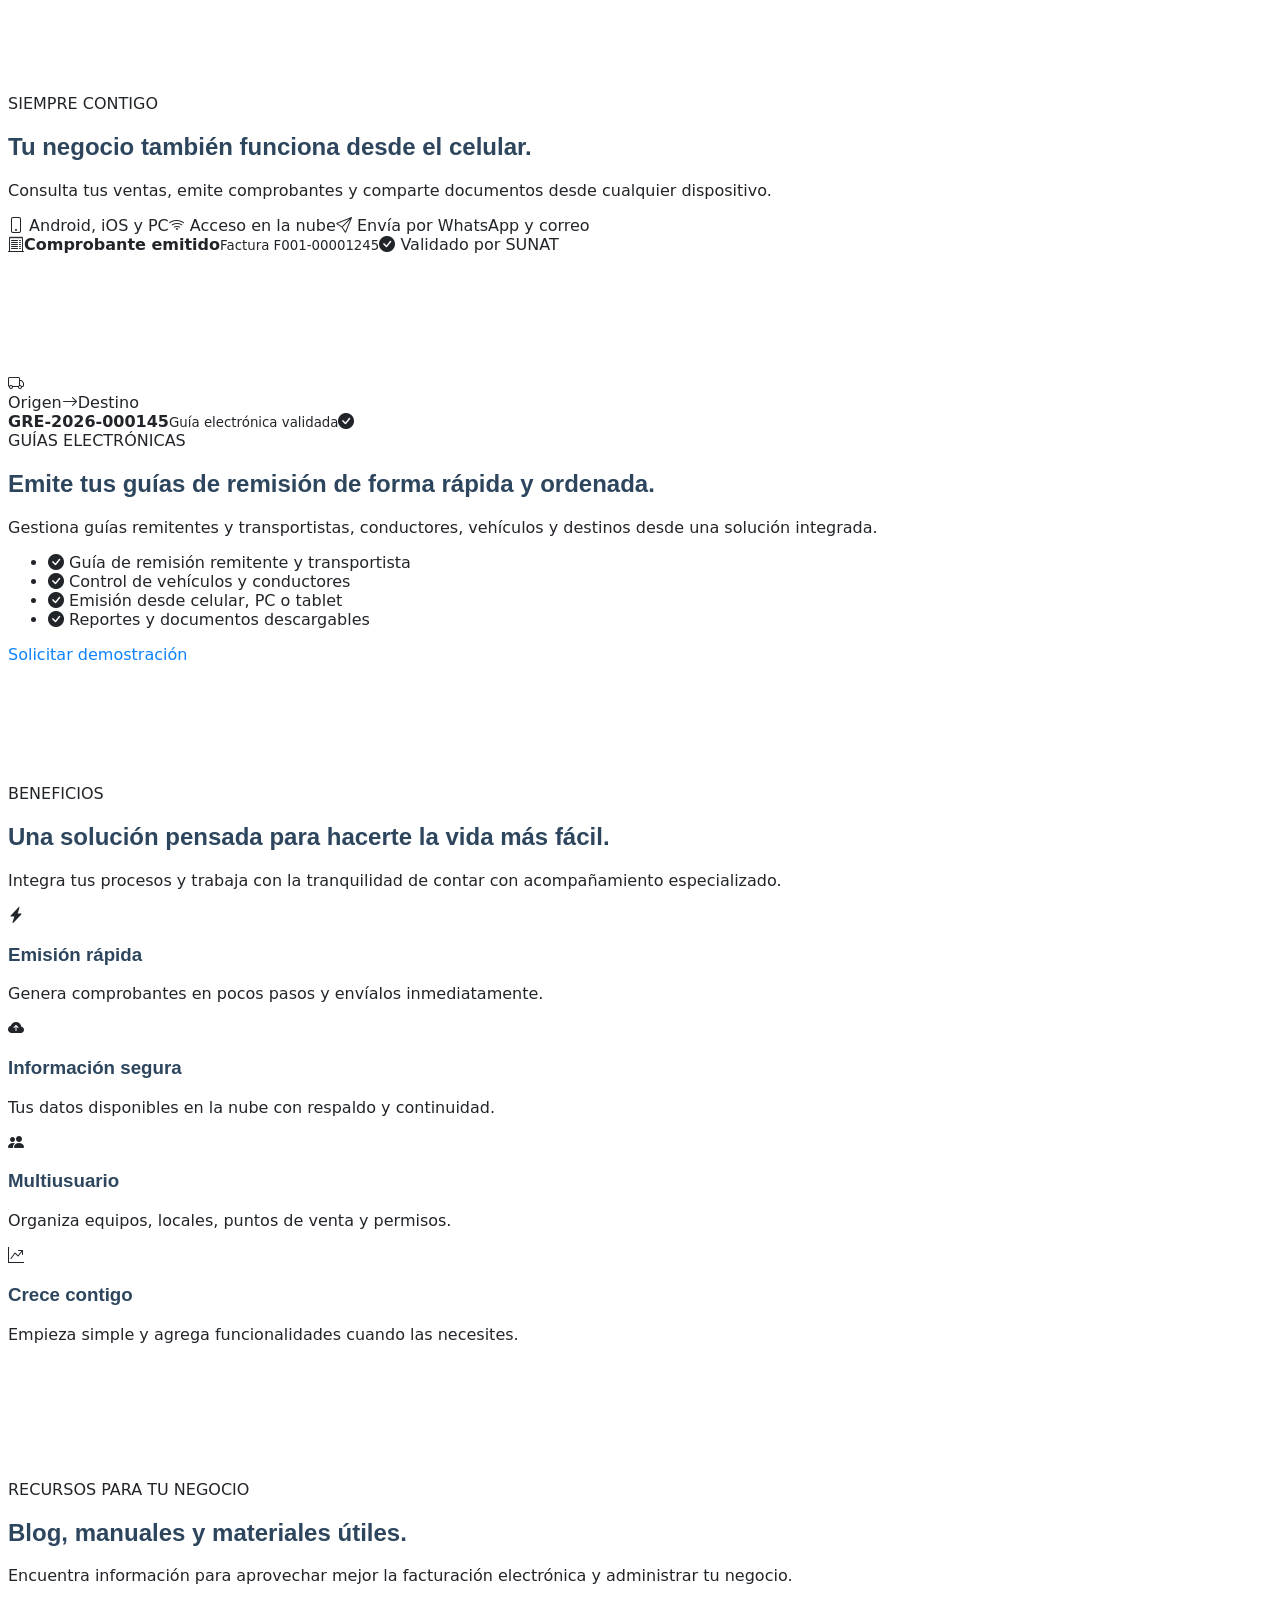
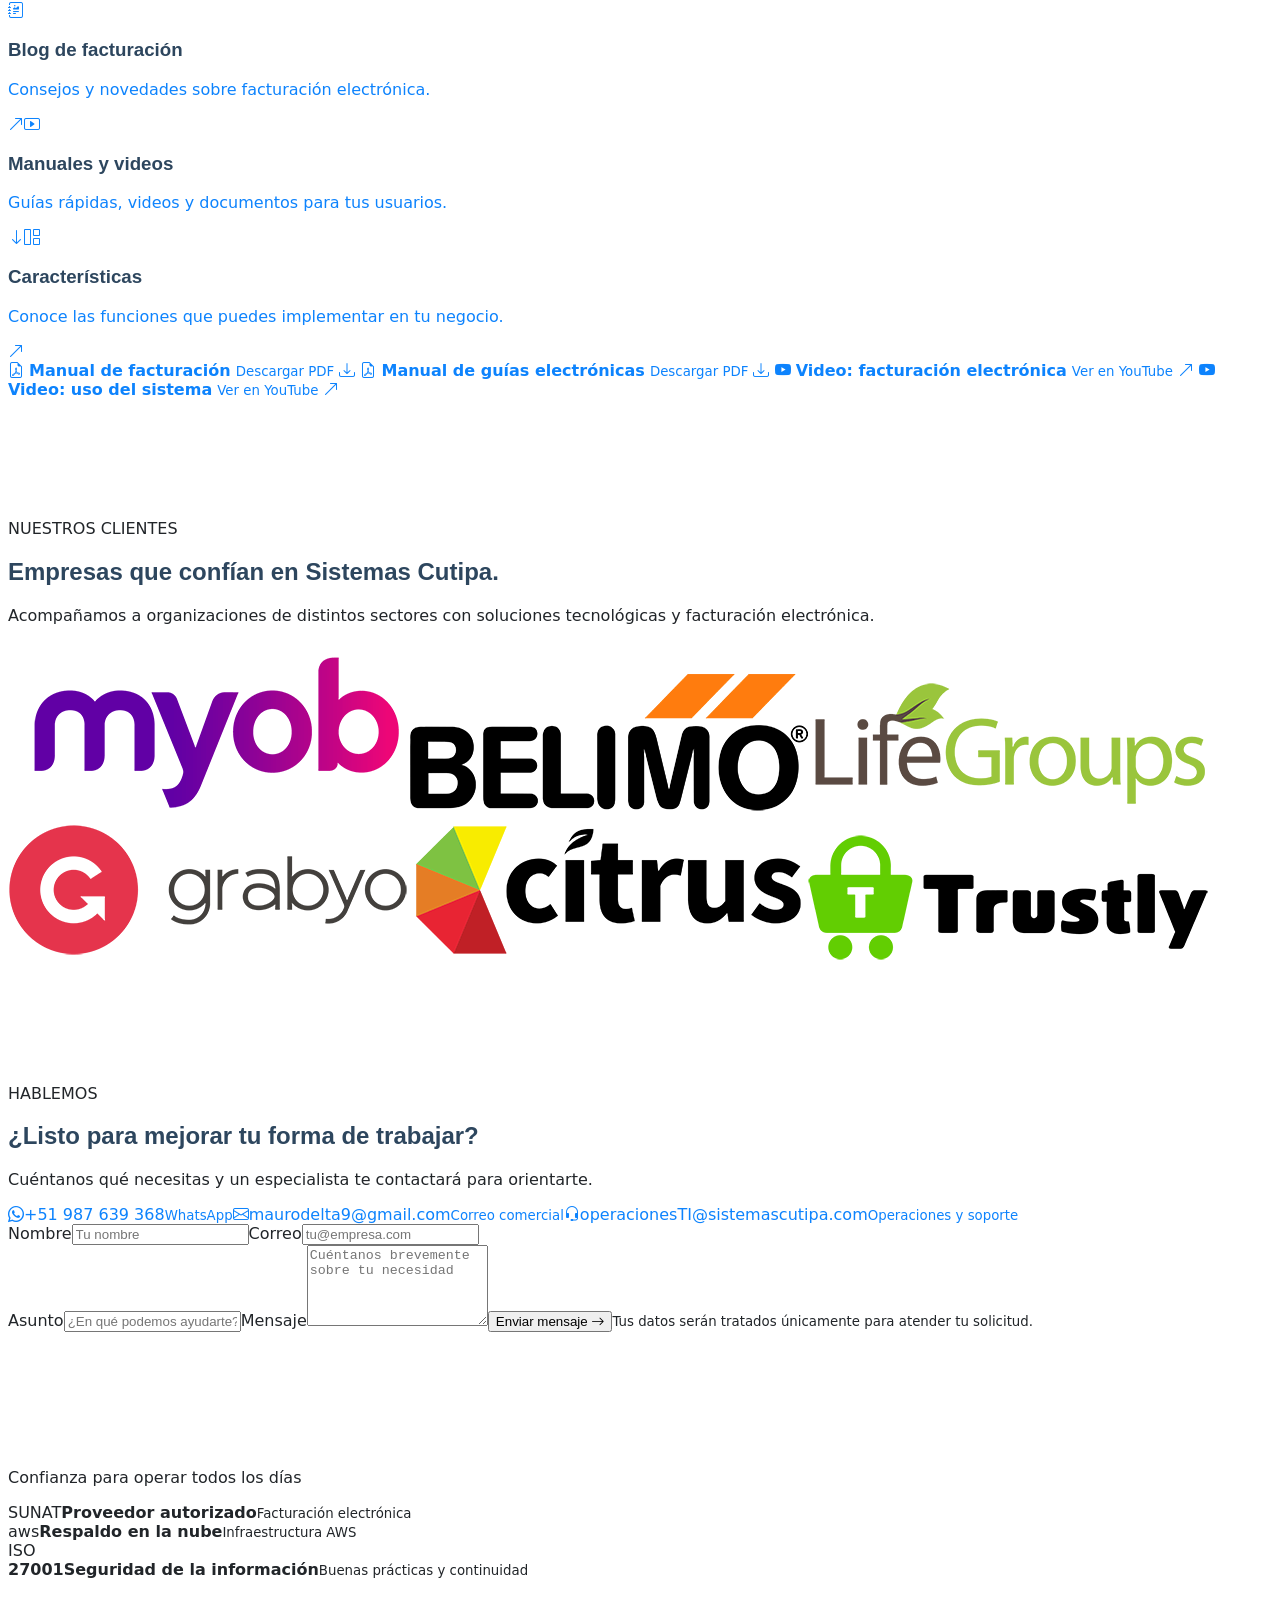
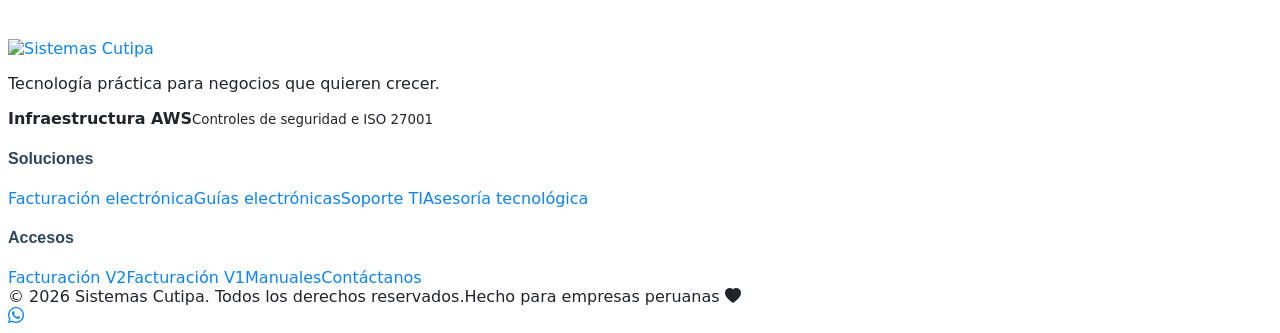
==== commit 2f3682c1: "update19-09-2026 Nueva web de Sistemas Cutipa" ====
--- a/index.html
+++ b/index.html
@@ -1,1238 +1,475 @@
-<!DOCTYPE html>
-<html lang="en">
+<!doctype html>
+<html lang="es">
 
 <head>
   <meta charset="utf-8">
-  <meta content="width=device-width, initial-scale=1.0" name="viewport">
-  <title>Sistemas Cutipa</title>
-  <meta name="description" content="">
-  <meta name="keywords" content="">
-
-  <!-- Favicons -->
-  <link href="assets/img/favicon.png" rel="icon">
-  <link href="assets/img/apple-touch-icon.png" rel="apple-touch-icon">
-
-  <!-- Fonts -->
-  <link href="https://fonts.googleapis.com" rel="preconnect">
-  <link href="https://fonts.gstatic.com" rel="preconnect" crossorigin>
-  <link href="https://fonts.googleapis.com/css2?family=Roboto:ital,wght@0,100;0,300;0,400;0,500;0,700;0,900;1,100;1,300;1,400;1,500;1,700;1,900&family=Inter:wght@100;200;300;400;500;600;700;800;900&family=Nunito:ital,wght@0,200;0,300;0,400;0,500;0,600;0,700;0,800;0,900;1,200;1,300;1,400;1,500;1,600;1,700;1,800;1,900&display=swap" rel="stylesheet">
-
-  <!-- Vendor CSS Files -->
-  <link href="assets/vendor/bootstrap/css/bootstrap.min.css" rel="stylesheet">
+  <meta name="viewport" content="width=device-width, initial-scale=1">
+  <title>Sistemas Cutipa | Tecnología y facturación electrónica</title>
+  <meta name="description"
+    content="Facturación electrónica, soporte TI, asesoría tecnológica, tributaria y contable para empresas en Perú.">
+  <link rel="icon" href="assets/img/favicon.png">
+  <link rel="preconnect" href="https://fonts.googleapis.com">
+  <link
+    href="https://fonts.googleapis.com/css2?family=DM+Sans:wght@400;500;600;700&family=Space+Grotesk:wght@500;600;700&display=swap"
+    rel="stylesheet">
   <link href="assets/vendor/bootstrap-icons/bootstrap-icons.css" rel="stylesheet">
-  <link href="assets/vendor/aos/aos.css" rel="stylesheet">
-  <link href="assets/vendor/glightbox/css/glightbox.min.css" rel="stylesheet">
-  <link href="assets/vendor/swiper/swiper-bundle.min.css" rel="stylesheet">
-
-  <!-- Main CSS File -->
   <link href="assets/css/main.css" rel="stylesheet">
-
-  <!-- =======================================================
-  * Template Name: iLanding
-  * Template URL: https://bootstrapmade.com/ilanding-bootstrap-landing-page-template/
-  * Updated: Oct 28 2024 with Bootstrap v5.3.3
-  * Author: BootstrapMade.com
-  * License: https://bootstrapmade.com/license/
-  ======================================================== -->
 </head>
 
-<body class="index-page">
-
-  <header id="header" class="header d-flex align-items-center fixed-top">
-    <div class="header-container container-fluid container-xl position-relative d-flex align-items-center justify-content-between">
-
-      <a href="index.html" class="logo d-flex align-items-center me-auto me-xl-0">
-        <!-- Uncomment the line below if you also wish to use an image logo -->
-        <!-- <img src="assets/img/logo.png" alt=""> -->
-        <h1 class="sitename">Sistemas Cutipa</h1>
-      </a>
-
-      <nav id="navmenu" class="navmenu">
-        <ul>
-          <li><a href="#hero" class="active">Inicio</a></li>
-          <li><a href="#about">Nosotros</a></li>
-          <li><a href="#features">Caracteristicas</a></li>
-          <!-- <li><a href="#services">servicios</a></li> -->
-          <li><a href="#pricing">precios</a></li>
-          <li class="dropdown"><a href="#"><span>servicios</span> <i class="bi bi-chevron-down toggle-dropdown"></i></a>
-            <ul>
-              <li><a href="#">Facturacion Electronica</a></li>
-              <!-- <li class="dropdown"><a href="#"><span>Deep Dropdown</span> <i class="bi bi-chevron-down toggle-dropdown"></i></a>
-                <ul>
-                  <li><a href="#">Deep Dropdown 1</a></li>
-                  <li><a href="#">Deep Dropdown 2</a></li>
-                  <li><a href="#">Deep Dropdown 3</a></li>
-                  <li><a href="#">Deep Dropdown 4</a></li>
-                  <li><a href="#">Deep Dropdown 5</a></li>
-                </ul>
-              </li> -->
-              <li><a href="#">Asesoria Tecnologica</a></li>
-              <li><a href="#">Asesoria Tributaria</a></li>
-              <li><a href="#">Asesoria Contable</a></li>
-              <li><a href="#">Cursos de TI</a></li>
-              <li><a href="#">Soporte TI</a></li>
-            </ul>
-          </li>
-          <li><a href="#contact">Contacto</a></li>
-        </ul>
-        <i class="mobile-nav-toggle d-xl-none bi bi-list"></i>
-      </nav>
-
-      <a class="btn-getstarted" href="https://appsoluctimyr.pse.pe/" target="_blank">Facturacion Electronica</a>
-      <!-- <a class="btn-getstarted" href="index.html#about">Facturacion Electronica v2.0</a> -->
-
+<body>
+  <header class="site-header">
+    <div class="container nav-wrap">
+      <a class="brand" href="index.html"><img class="brand-image" src="assets/img/custom/logo-cutipa.png"
+          alt="Sistemas Cutipa"></a>
+      <nav class="main-nav" id="main-nav"><a href="#inicio">Inicio</a><a href="#nosotros">Nosotros</a><a
+          href="#soluciones">Soluciones</a><a href="#precios">Precios</a><a href="#guias">Guías</a><a
+          href="#blog">Blog</a><a href="#contacto">Contacto</a><a class="mobile-access mobile-v2"
+          href="https://sistemascutipa.proveedorpse.com/#/login" target="_blank">Acceso V2</a><a
+          class="mobile-access mobile-v1" href="https://appsoluctimyr.pse.pe/" target="_blank">Acceso V1</a></nav>
+      <div class="nav-access"><a class="btn btn-primary nav-cta" href="https://sistemascutipa.proveedorpse.com/#/login"
+          target="_blank" rel="noopener">Acceso V2 <i class="bi bi-arrow-up-right"></i></a><a class="btn btn-v1 nav-cta"
+          href="https://appsoluctimyr.pse.pe/" target="_blank" rel="noopener">Acceso V1 <i
+            class="bi bi-arrow-up-right"></i></a></div>
+      <button class="menu-toggle" aria-label="Abrir menú"><i class="bi bi-list"></i></button>
     </div>
   </header>
-
-  <main class="main">
-
-    <!-- Hero Section -->
-    <section id="hero" class="hero section">
-
-      <div class="container" data-aos="fade-up" data-aos-delay="100">
-
-        <div class="row align-items-center">
-          <div class="col-lg-6">
-            <div class="hero-content" data-aos="fade-up" data-aos-delay="200">
-              <div class="company-badge mb-4">
-                <i class="bi bi-gear-fill me-2"></i>
-                Soluciones en Tecnologia Cloud
+  <main>
+    <section id="inicio" class="hero-modern">
+      <div class="container hero-grid">
+        <div class="hero-copy"><span class="eyebrow"><i class="bi bi-stars"></i> Tecnología que impulsa tu
+            negocio</span>
+          <h1>Haz que tu negocio avance <span>más rápido.</span></h1>
+          <p class="lead">Soluciones digitales simples, seguras y escalables para facturar, controlar y hacer crecer tu
+            empresa.</p>
+          <div class="hero-actions"><a class="btn btn-primary btn-lg" href="#soluciones">Conoce nuestras soluciones <i
+                class="bi bi-arrow-right"></i></a><a class="text-link"
+              href="https://wa.me/51987639368?text=Hola%20Sistemas%20Cutipa%2C%20quiero%20informaci%C3%B3n"
+              target="_blank" rel="noopener"><i class="bi bi-whatsapp"></i> Hablar con un asesor</a></div>
+          <div class="trust-row"><span><i class="bi bi-shield-check"></i> Atención personalizada</span><span><i
+                class="bi bi-cloud-check"></i> Soluciones en la nube</span></div>
+        </div>
+        <div class="hero-visual">
+          <div class="visual-glow"></div>
+          <div class="dashboard-card">
+            <div class="dash-top"><span class="dot red"></span><span class="dot yellow"></span><span
+                class="dot green"></span><span class="dash-label">Panel de gestión</span></div>
+            <div class="dash-body">
+              <div class="dash-heading">
+                <div><small>Ventas del mes</small><strong>S/ 28,450.00</strong></div><span class="positive"><i
+                    class="bi bi-arrow-up"></i> 18.6%</span>
               </div>
-
-              <h1 class="mb-4">
-                Facturacion Electronica <br>
-                Soluciones Cloud <br>
-                <span class="accent-text">Automatización de Procesos</span>
-              </h1>
-
-              <p class="mb-4 mb-md-5">
-                Brindamos soluciones agiles para sus Negocio con enfoque innovador.
-                Automazación de procesos, soluciones escalables de TI.
-              </p>
-
-              <div class="hero-buttons">
-                <a href="#about" class="btn btn-primary me-0 me-sm-2 mx-1">Iniciar Aquí</a>
-                <a href="https://www.youtube.com/watch?v=OG2OqAUSfr8&list=PLIGLY84N6H0x_CgSGCjHV5ffUOglxJYCO" class="btn btn-link mt-2 mt-sm-0 glightbox">
-                  <i class="bi bi-play-circle me-1"></i>
-                  Play Video
-                </a>
-              </div>
+              <div class="bars"><i style="height:38%"></i><i style="height:55%"></i><i style="height:45%"></i><i
+                  style="height:72%"></i><i style="height:60%"></i><i style="height:88%"></i><i
+                  style="height:76%"></i><i style="height:100%"></i></div>
+              <div class="dash-footer"><span><i class="bi bi-receipt"></i> 1,248 comprobantes</span><span><i
+                    class="bi bi-check-circle-fill"></i> SUNAT conectado</span></div>
             </div>
           </div>
-
-          <div class="col-lg-6">
-            <div class="hero-image" data-aos="zoom-out" data-aos-delay="300">
-              <img src="assets/img/illustration-1.webp" alt="Hero Image" class="img-fluid">
-
-              <div class="customers-badge">
-                <div class="customer-avatars">
-                  <img src="assets/img/avatar-1.webp" alt="Customer 1" class="avatar">
-                  <img src="assets/img/avatar-2.webp" alt="Customer 2" class="avatar">
-                  <img src="assets/img/avatar-3.webp" alt="Customer 3" class="avatar">
-                  <img src="assets/img/avatar-4.webp" alt="Customer 4" class="avatar">
-                  <img src="assets/img/avatar-5.webp" alt="Customer 5" class="avatar">
-                  <span class="avatar more">12+</span>
-                </div>
-                <p class="mb-0 mt-2">100+ cliente satisfechos en todo el Perú confiando con Sistemas Cutipa</p>
-              </div>
-            </div>
-          </div>
-        </div>
-
-        <div class="row stats-row gy-4 mt-5" data-aos="fade-up" data-aos-delay="500">
-          <div class="col-lg-3 col-md-6">
-            <div class="stat-item">
-              <div class="stat-icon">
-                <i class="bi bi-trophy"></i>
-              </div>
-              <div class="stat-content">
-                <h4>9 años brindando soluciones</h4>
-                <p class="mb-0">Los clientes confian en Nosotros.</p>
-              </div>
-            </div>
-          </div>
-          <div class="col-lg-3 col-md-6">
-            <div class="stat-item">
-              <div class="stat-icon">
-                <i class="bi bi-briefcase"></i>
-              </div>
-              <div class="stat-content">
-                <h4>+ 200 Empresas</h4>
-                <p class="mb-0">Confian en Nosotros con sus Procesos</p>
-              </div>
-            </div>
-          </div>
-          <div class="col-lg-3 col-md-6">
-            <div class="stat-item">
-              <div class="stat-icon">
-                <i class="bi bi-graph-up"></i>
-              </div>
-              <div class="stat-content">
-                <h4>+ 100 Contribuyentes</h4>
-                <p class="mb-0">Han logrado cumplir con la SUNAT</p>
-              </div>
-            </div>
-          </div>
-          <div class="col-lg-3 col-md-6">
-            <div class="stat-item">
-              <div class="stat-icon">
-                <i class="bi bi-award"></i>
-              </div>
-              <div class="stat-content">
-                <h4>+ 100 Contribuyentes</h4>
-                <p class="mb-0">Respaldan Nuestros servicios en TI</p>
-              </div>
-            </div>
-          </div>
-        </div>
-
-      </div>
-
-    </section><!-- /Hero Section -->
-
-    <!-- About Section -->
-    <section id="about" class="about section">
-
-      <div class="container" data-aos="fade-up" data-aos-delay="100">
-
-        <div class="row gy-4 align-items-center justify-content-between">
-
-          <div class="col-xl-5" data-aos="fade-up" data-aos-delay="200">
-            <span class="about-meta">MAS SOBRE NOSOTROS</span>
-            <h2 class="about-title">Nuestros Servicios para tu Negocio</h2>
-            <p class="about-description">El equipo de Sistemas Cutipa cuenta con un amplio de especialistas que requieren cada modelo de negocio, nosotros le orientamos a mejorar sus procesos para una mejor trazabilidad</p>
-
-            <div class="row feature-list-wrapper">
-              <div class="col-md-6">
-                <ul class="feature-list">
-                  <li><i class="bi bi-check-circle-fill"></i> Facturación Electronica </li>
-                  <li><i class="bi bi-check-circle-fill"></i> Asesoria Tecnologica </li>
-                  <li><i class="bi bi-check-circle-fill"></i> Asesoria Tributario </li>
-                </ul>
-              </div>
-              <div class="col-md-6">
-                <ul class="feature-list">
-                  <li><i class="bi bi-check-circle-fill"></i> Asesoria Contable </li>
-                  <li><i class="bi bi-check-circle-fill"></i> Cursos de TI </li>
-                  <li><i class="bi bi-check-circle-fill"></i> Soporte TI </li>
-                </ul>
-              </div>
-            </div>
-
-            <div class="info-wrapper">
-              <div class="row gy-4">
-                <div class="col-lg-5">
-                  <div class="profile d-flex align-items-center gap-3">
-                    <img src="assets/img/avatar-1.webp" alt="CEO Profile" class="profile-image">
-                    <div>
-                      <h4 class="profile-name">Ing. Mcutipa</h4>
-                      <p class="profile-position">CEO &amp; Founder</p>
-                    </div>
-                  </div>
-                </div>
-                <div class="col-lg-7">
-                  <div class="contact-info d-flex align-items-center gap-2">
-                    <i class="bi bi-telephone-fill"></i>
-                    <div>
-                      <p class="contact-label">Call us anytime</p>
-                      <p class="contact-number">+51 987 639 368</p>
-                    </div>
-                  </div>
-                </div>
-              </div>
-            </div>
-          </div>
-
-          <div class="col-xl-6" data-aos="fade-up" data-aos-delay="300">
-            <div class="image-wrapper">
-              <div class="images position-relative" data-aos="zoom-out" data-aos-delay="400">
-                <img src="assets/img/about-5.webp" alt="Business Meeting" class="img-fluid main-image rounded-4">
-                <img src="assets/img/about-2.webp" alt="Team Discussion" class="img-fluid small-image rounded-4">
-              </div>
-              <div class="experience-badge floating">
-                <h3>+20 <span>Años</span></h3>
-                <p>Expriencia en Servicios Tecnologicas</p>
-              </div>
-            </div>
-          </div>
-        </div>
-
-      </div>
-
-    </section><!-- /About Section -->
-
-    <!-- Features Section -->
-    <section id="features" class="features section">
-
-      <!-- Section Title -->
-      <div class="container section-title" data-aos="fade-up">
-        <h2>Caracteristicas</h2>
-        <p>Sus necesidades tecnologicas son nuestra especialidad</p>
-      </div><!-- End Section Title -->
-
+          <div class="floating-card float-one"><i class="bi bi-file-earmark-check"></i><span>Comprobante
+              emitido<strong>Correctamente</strong></span></div>
+          <div class="floating-card float-two"><i class="bi bi-graph-up-arrow"></i><span>Tu negocio<strong>en
+                crecimiento</strong></span></div>
+        </div>
+      </div>
+    </section>
+    <section class="trust-slider" aria-label="Sistemas Cutipa y sus soluciones">
+      <div class="slider-track">
+        <div class="slide"><i class="bi bi-patch-check-fill"></i><span><strong>Facturación
+              electrónica</strong><small>Conectada con SUNAT</small></span></div>
+        <div class="slide"><i class="bi bi-truck"></i><span><strong>Guías electrónicas</strong><small>Remitente y
+              transportista</small></span></div>
+        <div class="slide"><i class="bi bi-cloud-check-fill"></i><span><strong>Operación en la
+              nube</strong><small>Disponible desde cualquier lugar</small></span></div>
+        <div class="slide"><i class="bi bi-people-fill"></i><span><strong>Clientes satisfechos</strong><small>Soluciones
+              para empresas peruanas</small></span></div>
+        <div class="slide"><i class="bi bi-shield-lock-fill"></i><span><strong>Seguridad y respaldo</strong><small>AWS e
+              ISO 27001</small></span></div>
+      </div>
+    </section>
+    <section class="business-slider" aria-label="Promociones y soluciones destacadas">
+      <div class="business-slide active">
+        <div><span class="eyebrow">FACTURACIÓN ELECTRÓNICA</span>
+          <h2>Emite. Controla. <span>Crece.</span></h2>
+          <p>La solución que acompaña cada etapa de tu negocio.</p><a class="btn btn-primary"
+            href="servicios/facturacion-electronica.html">Conocer solución <i class="bi bi-arrow-right"></i></a>
+        </div>
+        <div class="slide-art invoice-art">
+          <div class="invoice-window"><span></span><strong>Factura electrónica</strong><small>Validada por
+              SUNAT</small><i class="bi bi-check-circle-fill"></i></div>
+        </div>
+      </div>
+      <div class="business-slide">
+        <div><span class="eyebrow">GUÍAS ELECTRÓNICAS</span>
+          <h2>Tu mercadería llega <span>más lejos.</span></h2>
+          <p>Emite guías remitentes y transportistas desde cualquier dispositivo.</p><a class="btn btn-primary"
+            href="#guias">Ver guías electrónicas <i class="bi bi-arrow-right"></i></a>
+        </div>
+        <div class="slide-art delivery-art"><i class="bi bi-truck"></i><span>Origen <b>→</b> Destino</span></div>
+      </div>
+      <div class="business-slide">
+        <div><span class="eyebrow">ACOMPAÑAMIENTO TI</span>
+          <h2>Tecnología que trabaja <span>contigo.</span></h2>
+          <p>Soporte, asesoría y capacitación para que no te detengas.</p><a class="btn btn-primary"
+            href="#contacto">Hablar con un especialista <i class="bi bi-arrow-right"></i></a>
+        </div>
+        <div class="slide-art support-art"><i class="bi bi-headset"></i><strong>Estamos para
+            ayudarte</strong><small>Atención cercana para tu empresa</small></div>
+      </div>
+      <div class="slider-controls"><button data-slide="0" class="active" aria-label="Slide 1"></button><button
+          data-slide="1" aria-label="Slide 2"></button><button data-slide="2" aria-label="Slide 3"></button></div>
+    </section>
+    <section id="nosotros" class="section-modern intro-section">
+      <div class="container two-col">
+        <div><span class="eyebrow">SOBRE SISTEMAS CUTIPA</span>
+          <h2>Tu aliado tecnológico para tomar mejores decisiones.</h2>
+        </div>
+        <div>
+          <p class="section-lead">Acompañamos a empresas y emprendedores a simplificar sus operaciones con herramientas
+            digitales, orientación especializada y soporte cercano.</p><a class="text-link" href="#contacto">Conversemos
+            sobre tu proyecto <i class="bi bi-arrow-right"></i></a>
+        </div>
+      </div>
+    </section>
+    <section id="soluciones" class="section-modern solutions-section">
       <div class="container">
-
-        <div class="d-flex justify-content-center">
-
-          <ul class="nav nav-tabs" data-aos="fade-up" data-aos-delay="100">
-
-            <li class="nav-item">
-              <a class="nav-link active show" data-bs-toggle="tab" data-bs-target="#features-tab-1">
-                <h4>Facturacion</h4>
-              </a>
-            </li><!-- End tab nav item -->
-
-            <li class="nav-item">
-              <a class="nav-link" data-bs-toggle="tab" data-bs-target="#features-tab-2">
-                <h4>Soporte TI</h4>
-              </a><!-- End tab nav item -->
-
-            </li>
-            <li class="nav-item">
-              <a class="nav-link" data-bs-toggle="tab" data-bs-target="#features-tab-3">
-                <h4>Asesoria</h4>
-              </a>
-            </li><!-- End tab nav item -->
-
-          </ul>
-
-        </div>
-
-        <div class="tab-content" data-aos="fade-up" data-aos-delay="200">
-
-          <div class="tab-pane fade active show" id="features-tab-1">
-            <div class="row">
-              <div class="col-lg-6 order-2 order-lg-1 mt-3 mt-lg-0 d-flex flex-column justify-content-center">
-                <h3>Soluciones en Facturacion Electronica</h3>
-                <p class="fst-italic">
-                  Tenemos una solución de Sistemas de Facturación acorde a su modelo del negocio
-                </p>
-                <ul>
-                  <li><i class="bi bi-check2-all"></i> <span>Toma pedidos para vendedores en campo</span></li>
-                  <li><i class="bi bi-check2-all"></i> <span>Registro de Inventario de productos</span></li>
-                  <li><i class="bi bi-check2-all"></i> <span>Trazabelidad de productos vs Clientes para una toma de decisiones</span></li>
-                </ul>
-              </div>
-              <div class="col-lg-6 order-1 order-lg-2 text-center">
-                <img src="assets/img/features-illustration-1.webp" alt="" class="img-fluid">
-              </div>
-            </div>
-          </div><!-- End tab content item -->
-
-          <div class="tab-pane fade" id="features-tab-2">
-            <div class="row">
-              <div class="col-lg-6 order-2 order-lg-1 mt-3 mt-lg-0 d-flex flex-column justify-content-center">
-                <h3>Soporte TI los 365 días al año</h3>
-                <p class="fst-italic">
-                  Sistemas Cutipa cuenta con un personal de Soporte TI 24/7 que estará disponible en cualquier duda o consulta que pueda necesitar.
-                </p>
-                <ul>
-                  <li><i class="bi bi-check2-all"></i> <span>Especialista disponible 24/7</span></li>
-                  <li><i class="bi bi-check2-all"></i> <span>Siempre estaremos pendientes para UD.</span></li>
-                  <li><i class="bi bi-check2-all"></i> <span>Capacitaciones virtuales y Soporte TI virtual 24/7</span></li>
-                  <li><i class="bi bi-check2-all"></i> <span>Cuando adquiera nuestros servicios contará con un especialista para atender sus necesidades.</span></li>
-                </ul>
-              </div>
-              <div class="col-lg-6 order-1 order-lg-2 text-center">
-                <img src="assets/img/features-illustration-2.webp" alt="" class="img-fluid">
-              </div>
-            </div>
-          </div><!-- End tab content item -->
-
-          <div class="tab-pane fade" id="features-tab-3">
-            <div class="row">
-              <div class="col-lg-6 order-2 order-lg-1 mt-3 mt-lg-0 d-flex flex-column justify-content-center">
-                <h3>Asesoria personalizado</h3>
-                <ul>
-                  <li><i class="bi bi-check2-all"></i> <span>Asesoria tecnologica y soluciones Cloud</span></li>
-                  <li><i class="bi bi-check2-all"></i> <span>Asesoria Tributaria Comercial</span></li>
-                  <li><i class="bi bi-check2-all"></i> <span>Asesoria Contable para iniciar un Nuevo Negocio</span></li>
-                </ul>
-                <p class="fst-italic">
-                  Sistemas Cutipa se preucupa para que su negocio se encuentre en banguardia con la Tecnologia
-                </p>
-              </div>
-              <div class="col-lg-6 order-1 order-lg-2 text-center">
-                <img src="assets/img/features-illustration-3.webp" alt="" class="img-fluid">
-              </div>
-            </div>
-          </div><!-- End tab content item -->
-
-        </div>
-
-      </div>
-
-    </section><!-- /Features Section -->
-
-    <!-- Features Cards Section -->
-    <section id="features-cards" class="features-cards section">
-
+        <div class="section-heading">
+          <div><span class="eyebrow">NUESTRAS SOLUCIONES</span>
+            <h2>Todo lo que necesitas,<br><span>en un solo lugar.</span></h2>
+          </div>
+          <p>Desde la facturación electrónica hasta el soporte de tu infraestructura, diseñamos soluciones que se
+            adaptan a tu realidad.</p>
+        </div>
+        <div class="service-grid"><a class="service-card featured" href="servicios/facturacion-electronica.html"><img
+              src="assets/img/features-illustration-1.webp" alt="Facturación electrónica"><span class="service-icon"><i
+                class="bi bi-receipt-cutoff"></i></span>
+            <h3>Facturación electrónica</h3>
+            <p>Emite facturas, boletas, notas y guías desde cualquier dispositivo, con conexión a SUNAT.</p><span
+              class="card-link">Conocer solución <i class="bi bi-arrow-up-right"></i></span>
+          </a><a class="service-card" href="servicios/asesoria-tecnologica.html"><img
+              src="assets/img/features-illustration-2.webp" alt="Asesoría tecnológica"><span class="service-icon"><i
+                class="bi bi-diagram-3"></i></span>
+            <h3>Asesoría tecnológica</h3>
+            <p>Convierte tus retos de TI en una hoja de ruta clara y accionable.</p><span class="card-link">Ver servicio
+              <i class="bi bi-arrow-up-right"></i></span>
+          </a><a class="service-card" href="servicios/asesoria-tributaria.html"><img
+              src="assets/img/features-illustration-3.webp" alt="Asesoría tributaria"><span class="service-icon"><i
+                class="bi bi-bank"></i></span>
+            <h3>Asesoría tributaria</h3>
+            <p>Orientación para cumplir tus obligaciones y operar con mayor tranquilidad.</p><span class="card-link">Ver
+              servicio <i class="bi bi-arrow-up-right"></i></span>
+          </a><a class="service-card" href="servicios/asesoria-contable.html"><img src="assets/img/about-2.webp"
+              alt="Asesoría contable"><span class="service-icon"><i class="bi bi-calculator"></i></span>
+            <h3>Asesoría contable</h3>
+            <p>Información ordenada para entender tus números y hacer crecer tu empresa.</p><span class="card-link">Ver
+              servicio <i class="bi bi-arrow-up-right"></i></span>
+          </a><a class="service-card" href="servicios/cursos-ti.html"><img src="assets/img/phone-app-screen.webp"
+              alt="Cursos de tecnología"><span class="service-icon"><i class="bi bi-mortarboard"></i></span>
+            <h3>Cursos de TI</h3>
+            <p>Capacitación práctica para que tu equipo aproveche mejor la tecnología.</p><span class="card-link">Ver
+              servicio <i class="bi bi-arrow-up-right"></i></span>
+          </a><a class="service-card" href="servicios/soporte-ti.html"><img src="assets/img/services.jpg"
+              alt="Soporte TI"><span class="service-icon"><i class="bi bi-headset"></i></span>
+            <h3>Soporte TI</h3>
+            <p>Asistencia técnica para mantener tus sistemas disponibles y seguros.</p><span class="card-link">Ver
+              servicio <i class="bi bi-arrow-up-right"></i></span>
+          </a></div>
+        <div class="home-return"><a class="btn btn-outline" href="#inicio"><i class="bi bi-house"></i> Retornar a
+            inicio</a></div>
+      </div>
+    </section>
+    <section class="section-modern benefits-section">
       <div class="container">
-
-        <div class="row gy-4">
-
-          <div class="col-xl-3 col-md-6" data-aos="zoom-in" data-aos-delay="100">
-            <div class="feature-box orange">
-              <i class="bi bi-award"></i>
-              <h4>Equipo calificado</h4>
-              <p>Nuestro equipo calificado está para ayudar en sus procesos</p>
-            </div>
-          </div><!-- End Feature Borx-->
-
-          <div class="col-xl-3 col-md-6" data-aos="zoom-in" data-aos-delay="200">
-            <div class="feature-box blue">
-              <i class="bi bi-patch-check"></i>
-              <h4>Clientes Exitosos</h4>
-              <p>Nuestros clientes exitosos con nuestras soluciones TI</p>
-            </div>
-          </div><!-- End Feature Borx-->
-
-          <div class="col-xl-3 col-md-6" data-aos="zoom-in" data-aos-delay="300">
-            <div class="feature-box green">
-              <i class="bi bi-sunrise"></i>
-              <h4>Cuidado del medio ambiente</h4>
-              <p>Al emitir comprobantes electronicos aporta al cuidado del medio ambiente al no usuar papel</p>
-            </div>
-          </div><!-- End Feature Borx-->
-
-          <div class="col-xl-3 col-md-6" data-aos="zoom-in" data-aos-delay="400">
-            <div class="feature-box red">
-              <i class="bi bi-shield-check"></i>
-              <h4>Sistemas Seguros</h4>
-              <p>Nuestro sistema es seguro contra perdida de información y la disponibilidad que ofrecemos 99.999999%</p>
-            </div>
-          </div><!-- End Feature Borx-->
-
-        </div>
-
-      </div>
-
-    </section><!-- /Features Cards Section -->
-
-    <!-- Features 2 Section -->
-    <section id="features-2" class="features-2 section">
-
-      <div class="container" data-aos="fade-up" data-aos-delay="100">
-
-        <div class="row align-items-center">
-
-          <div class="col-lg-4">
-
-            <div class="feature-item text-end mb-5" data-aos="fade-right" data-aos-delay="200">
-              <div class="d-flex align-items-center justify-content-end gap-4">
-                <div class="feature-content">
-                  <h3>Use On Any Device</h3>
-                  <p>Vestibulum ante ipsum primis in faucibus orci luctus et ultrices posuere cubilia Curae; In ac dui quis mi consectetuer lacinia.</p>
-                </div>
-                <div class="feature-icon flex-shrink-0">
-                  <i class="bi bi-display"></i>
-                </div>
-              </div>
-            </div><!-- End .feature-item -->
-
-            <div class="feature-item text-end mb-5" data-aos="fade-right" data-aos-delay="300">
-              <div class="d-flex align-items-center justify-content-end gap-4">
-                <div class="feature-content">
-                  <h3>Feather Icons</h3>
-                  <p>Phasellus ullamcorper ipsum rutrum nunc nunc nonummy metus vestibulum volutpat sapien arcu sed augue aliquam erat volutpat.</p>
-                </div>
-                <div class="feature-icon flex-shrink-0">
-                  <i class="bi bi-feather"></i>
-                </div>
-              </div>
-            </div><!-- End .feature-item -->
-
-            <div class="feature-item text-end" data-aos="fade-right" data-aos-delay="400">
-              <div class="d-flex align-items-center justify-content-end gap-4">
-                <div class="feature-content">
-                  <h3>Retina Ready</h3>
-                  <p>Aenean tellus metus bibendum sed posuere ac mattis non nunc vestibulum fringilla purus sit amet fermentum aenean commodo.</p>
-                </div>
-                <div class="feature-icon flex-shrink-0">
-                  <i class="bi bi-eye"></i>
-                </div>
-              </div>
-            </div><!-- End .feature-item -->
-
-          </div>
-
-          <div class="col-lg-4" data-aos="zoom-in" data-aos-delay="200">
-            <div class="phone-mockup text-center">
-              <img src="assets/img/phone-app-screen.webp" alt="Phone Mockup" class="img-fluid">
-            </div>
-          </div><!-- End Phone Mockup -->
-
-          <div class="col-lg-4">
-
-            <div class="feature-item mb-5" data-aos="fade-left" data-aos-delay="200">
-              <div class="d-flex align-items-center gap-4">
-                <div class="feature-icon flex-shrink-0">
-                  <i class="bi bi-code-square"></i>
-                </div>
-                <div class="feature-content">
-                  <h3>W3c Valid Code</h3>
-                  <p>Donec vitae sapien ut libero venenatis faucibus nullam quis ante etiam sit amet orci eget eros faucibus tincidunt.</p>
-                </div>
-              </div>
-            </div><!-- End .feature-item -->
-
-            <div class="feature-item mb-5" data-aos="fade-left" data-aos-delay="300">
-              <div class="d-flex align-items-center gap-4">
-                <div class="feature-icon flex-shrink-0">
-                  <i class="bi bi-phone"></i>
-                </div>
-                <div class="feature-content">
-                  <h3>Fully Responsive</h3>
-                  <p>Maecenas tempus tellus eget condimentum rhoncus sem quam semper libero sit amet adipiscing sem neque sed ipsum.</p>
-                </div>
-              </div>
-            </div><!-- End .feature-item -->
-
-            <div class="feature-item" data-aos="fade-left" data-aos-delay="400">
-              <div class="d-flex align-items-center gap-4">
-                <div class="feature-icon flex-shrink-0">
-                  <i class="bi bi-browser-chrome"></i>
-                </div>
-                <div class="feature-content">
-                  <h3>Browser Compatibility</h3>
-                  <p>Nullam dictum felis eu pede mollis pretium integer tincidunt cras dapibus vivamus elementum semper nisi aenean vulputate.</p>
-                </div>
-              </div>
-            </div><!-- End .feature-item -->
-
-          </div>
-        </div>
-
-      </div>
-
-    </section><!-- /Features 2 Section -->
-
-    <!-- Call To Action Section -->
-    <section id="call-to-action" class="call-to-action section">
-
-      <div class="container" data-aos="fade-up" data-aos-delay="100">
-
-        <div class="row justify-content-center align-items-center position-relative">
-          <div class="col-lg-8 mx-auto text-center">
-            <h2 class="display-4 mb-4">Maecenas tempus tellus eget condimentum</h2>
-            <p class="mb-4">Vestibulum ante ipsum primis in faucibus orci luctus et ultrices posuere cubilia Curae; Donec velit neque, auctor sit amet aliquam vel</p>
-            <a href="#" class="btn btn-cta">Call To Action</a>
-          </div>
-
-          <!-- Abstract Background Elements -->
-          <div class="shape shape-1">
-            <svg viewBox="0 0 200 200" xmlns="http://www.w3.org/2000/svg">
-              <path d="M47.1,-57.1C59.9,-45.6,68.5,-28.9,71.4,-10.9C74.2,7.1,71.3,26.3,61.5,41.1C51.7,55.9,35,66.2,16.9,69.2C-1.3,72.2,-21,67.8,-36.9,57.9C-52.8,48,-64.9,32.6,-69.1,15.1C-73.3,-2.4,-69.5,-22,-59.4,-37.1C-49.3,-52.2,-32.8,-62.9,-15.7,-64.9C1.5,-67,34.3,-68.5,47.1,-57.1Z" transform="translate(100 100)"></path>
-            </svg>
-          </div>
-
-          <div class="shape shape-2">
-            <svg viewBox="0 0 200 200" xmlns="http://www.w3.org/2000/svg">
-              <path d="M41.3,-49.1C54.4,-39.3,66.6,-27.2,71.1,-12.1C75.6,3,72.4,20.9,63.3,34.4C54.2,47.9,39.2,56.9,23.2,62.3C7.1,67.7,-10,69.4,-24.8,64.1C-39.7,58.8,-52.3,46.5,-60.1,31.5C-67.9,16.4,-70.9,-1.4,-66.3,-16.6C-61.8,-31.8,-49.7,-44.3,-36.3,-54C-22.9,-63.7,-8.2,-70.6,3.6,-75.1C15.4,-79.6,28.2,-58.9,41.3,-49.1Z" transform="translate(100 100)"></path>
-            </svg>
-          </div>
-
-          <!-- Dot Pattern Groups -->
-          <div class="dots dots-1">
-            <svg viewBox="0 0 100 100" xmlns="http://www.w3.org/2000/svg">
-              <pattern id="dot-pattern" x="0" y="0" width="20" height="20" patternUnits="userSpaceOnUse">
-                <circle cx="2" cy="2" r="2" fill="currentColor"></circle>
-              </pattern>
-              <rect width="100" height="100" fill="url(#dot-pattern)"></rect>
-            </svg>
-          </div>
-
-          <div class="dots dots-2">
-            <svg viewBox="0 0 100 100" xmlns="http://www.w3.org/2000/svg">
-              <pattern id="dot-pattern-2" x="0" y="0" width="20" height="20" patternUnits="userSpaceOnUse">
-                <circle cx="2" cy="2" r="2" fill="currentColor"></circle>
-              </pattern>
-              <rect width="100" height="100" fill="url(#dot-pattern-2)"></rect>
-            </svg>
-          </div>
-
-          <div class="shape shape-3">
-            <svg viewBox="0 0 200 200" xmlns="http://www.w3.org/2000/svg">
-              <path d="M43.3,-57.1C57.4,-46.5,71.1,-32.6,75.3,-16.2C79.5,0.2,74.2,19.1,65.1,35.3C56,51.5,43.1,65,27.4,71.7C11.7,78.4,-6.8,78.3,-23.9,72.4C-41,66.5,-56.7,54.8,-65.4,39.2C-74.1,23.6,-75.8,4,-71.7,-13.2C-67.6,-30.4,-57.7,-45.2,-44.3,-56.1C-30.9,-67,-15.5,-74,0.7,-74.9C16.8,-75.8,33.7,-70.7,43.3,-57.1Z" transform="translate(100 100)"></path>
-            </svg>
-          </div>
-        </div>
-
-      </div>
-
-    </section><!-- /Call To Action Section -->
-
-    <!-- Clients Section -->
-    <section id="clients" class="clients section">
-
-      <div class="container" data-aos="fade-up" data-aos-delay="100">
-
-        <div class="swiper init-swiper">
-          <script type="application/json" class="swiper-config">
-            {
-              "loop": true,
-              "speed": 600,
-              "autoplay": {
-                "delay": 5000
-              },
-              "slidesPerView": "auto",
-              "pagination": {
-                "el": ".swiper-pagination",
-                "type": "bullets",
-                "clickable": true
-              },
-              "breakpoints": {
-                "320": {
-                  "slidesPerView": 2,
-                  "spaceBetween": 40
-                },
-                "480": {
-                  "slidesPerView": 3,
-                  "spaceBetween": 60
-                },
-                "640": {
-                  "slidesPerView": 4,
-                  "spaceBetween": 80
-                },
-                "992": {
-                  "slidesPerView": 6,
-                  "spaceBetween": 120
-                }
-              }
-            }
-          </script>
-          <div class="swiper-wrapper align-items-center">
-            <div class="swiper-slide"><img src="assets/img/clients/client-1.png" class="img-fluid" alt=""></div>
-            <div class="swiper-slide"><img src="assets/img/clients/client-2.png" class="img-fluid" alt=""></div>
-            <div class="swiper-slide"><img src="assets/img/clients/client-3.png" class="img-fluid" alt=""></div>
-            <div class="swiper-slide"><img src="assets/img/clients/client-4.png" class="img-fluid" alt=""></div>
-            <div class="swiper-slide"><img src="assets/img/clients/client-5.png" class="img-fluid" alt=""></div>
-            <div class="swiper-slide"><img src="assets/img/clients/client-6.png" class="img-fluid" alt=""></div>
-            <div class="swiper-slide"><img src="assets/img/clients/client-7.png" class="img-fluid" alt=""></div>
-            <div class="swiper-slide"><img src="assets/img/clients/client-8.png" class="img-fluid" alt=""></div>
-          </div>
-          <div class="swiper-pagination"></div>
-        </div>
-
-      </div>
-
-    </section><!-- /Clients Section -->
-
-    <!-- Testimonials Section -->
-    <section id="testimonials" class="testimonials section light-background">
-
-      <!-- Section Title -->
-      <div class="container section-title" data-aos="fade-up">
-        <h2>Testimonials</h2>
-        <p>Necessitatibus eius consequatur ex aliquid fuga eum quidem sint consectetur velit</p>
-      </div><!-- End Section Title -->
-
+        <div class="benefits-grid">
+          <div><span class="eyebrow">FACTURACIÓN ELECTRÓNICA</span>
+            <h2>Más que emitir comprobantes: <span>controla tu negocio.</span></h2>
+            <p class="section-lead">Integramos lo mejor de las plataformas de facturación electrónica para ofrecerte una
+              experiencia ágil, completa y acompañada.</p><a href="servicios/facturacion-electronica.html"
+              class="btn btn-dark">Ver características <i class="bi bi-arrow-right"></i></a>
+          </div>
+          <div class="benefit-list">
+            <div><i class="bi bi-phone"></i><span><strong>Desde cualquier dispositivo</strong><small>PC, tablet o
+                  celular.</small></span></div>
+            <div><i class="bi bi-box-seam"></i><span><strong>Productos e inventario</strong><small>Catálogo, stock y
+                  kardex.</small></span></div>
+            <div><i class="bi bi-bar-chart-line"></i><span><strong>Reportes para decidir</strong><small>Ventas, compras
+                  y SIRE.</small></span></div>
+            <div><i class="bi bi-plug"></i><span><strong>Integración API</strong><small>Conecta tu sistema
+                  actual.</small></span></div>
+          </div>
+        </div>
+      </div>
+    </section>
+    <section id="precios" class="section-modern pricing-section">
       <div class="container">
-
-        <div class="row g-5">
-
-          <div class="col-lg-6" data-aos="fade-up" data-aos-delay="100">
-            <div class="testimonial-item">
-              <img src="assets/img/testimonials/testimonials-1.jpg" class="testimonial-img" alt="">
-              <h3>Saul Goodman</h3>
-              <h4>Ceo &amp; Founder</h4>
-              <div class="stars">
-                <i class="bi bi-star-fill"></i><i class="bi bi-star-fill"></i><i class="bi bi-star-fill"></i><i class="bi bi-star-fill"></i><i class="bi bi-star-fill"></i>
-              </div>
-              <p>
-                <i class="bi bi-quote quote-icon-left"></i>
-                <span>Proin iaculis purus consequat sem cure digni ssim donec porttitora entum suscipit rhoncus. Accusantium quam, ultricies eget id, aliquam eget nibh et. Maecen aliquam, risus at semper.</span>
-                <i class="bi bi-quote quote-icon-right"></i>
-              </p>
-            </div>
-          </div><!-- End testimonial item -->
-
-          <div class="col-lg-6" data-aos="fade-up" data-aos-delay="200">
-            <div class="testimonial-item">
-              <img src="assets/img/testimonials/testimonials-2.jpg" class="testimonial-img" alt="">
-              <h3>Sara Wilsson</h3>
-              <h4>Designer</h4>
-              <div class="stars">
-                <i class="bi bi-star-fill"></i><i class="bi bi-star-fill"></i><i class="bi bi-star-fill"></i><i class="bi bi-star-fill"></i><i class="bi bi-star-fill"></i>
-              </div>
-              <p>
-                <i class="bi bi-quote quote-icon-left"></i>
-                <span>Export tempor illum tamen malis malis eram quae irure esse labore quem cillum quid cillum eram malis quorum velit fore eram velit sunt aliqua noster fugiat irure amet legam anim culpa.</span>
-                <i class="bi bi-quote quote-icon-right"></i>
-              </p>
-            </div>
-          </div><!-- End testimonial item -->
-
-          <div class="col-lg-6" data-aos="fade-up" data-aos-delay="300">
-            <div class="testimonial-item">
-              <img src="assets/img/testimonials/testimonials-3.jpg" class="testimonial-img" alt="">
-              <h3>Jena Karlis</h3>
-              <h4>Store Owner</h4>
-              <div class="stars">
-                <i class="bi bi-star-fill"></i><i class="bi bi-star-fill"></i><i class="bi bi-star-fill"></i><i class="bi bi-star-fill"></i><i class="bi bi-star-fill"></i>
-              </div>
-              <p>
-                <i class="bi bi-quote quote-icon-left"></i>
-                <span>Enim nisi quem export duis labore cillum quae magna enim sint quorum nulla quem veniam duis minim tempor labore quem eram duis noster aute amet eram fore quis sint minim.</span>
-                <i class="bi bi-quote quote-icon-right"></i>
-              </p>
-            </div>
-          </div><!-- End testimonial item -->
-
-          <div class="col-lg-6" data-aos="fade-up" data-aos-delay="400">
-            <div class="testimonial-item">
-              <img src="assets/img/testimonials/testimonials-4.jpg" class="testimonial-img" alt="">
-              <h3>Matt Brandon</h3>
-              <h4>Freelancer</h4>
-              <div class="stars">
-                <i class="bi bi-star-fill"></i><i class="bi bi-star-fill"></i><i class="bi bi-star-fill"></i><i class="bi bi-star-fill"></i><i class="bi bi-star-fill"></i>
-              </div>
-              <p>
-                <i class="bi bi-quote quote-icon-left"></i>
-                <span>Fugiat enim eram quae cillum dolore dolor amet nulla culpa multos export minim fugiat minim velit minim dolor enim duis veniam ipsum anim magna sunt elit fore quem dolore labore illum veniam.</span>
-                <i class="bi bi-quote quote-icon-right"></i>
-              </p>
-            </div>
-          </div><!-- End testimonial item -->
-
-        </div>
-
-      </div>
-
-    </section><!-- /Testimonials Section -->
-
-    <!-- Stats Section -->
-    <section id="stats" class="stats section">
-
-      <div class="container" data-aos="fade-up" data-aos-delay="100">
-
-        <div class="row gy-4">
-
-          <div class="col-lg-3 col-md-6">
-            <div class="stats-item text-center w-100 h-100">
-              <span data-purecounter-start="0" data-purecounter-end="232" data-purecounter-duration="1" class="purecounter"></span>
-              <p>Clients</p>
-            </div>
-          </div><!-- End Stats Item -->
-
-          <div class="col-lg-3 col-md-6">
-            <div class="stats-item text-center w-100 h-100">
-              <span data-purecounter-start="0" data-purecounter-end="521" data-purecounter-duration="1" class="purecounter"></span>
-              <p>Projects</p>
-            </div>
-          </div><!-- End Stats Item -->
-
-          <div class="col-lg-3 col-md-6">
-            <div class="stats-item text-center w-100 h-100">
-              <span data-purecounter-start="0" data-purecounter-end="1453" data-purecounter-duration="1" class="purecounter"></span>
-              <p>Hours Of Support</p>
-            </div>
-          </div><!-- End Stats Item -->
-
-          <div class="col-lg-3 col-md-6">
-            <div class="stats-item text-center w-100 h-100">
-              <span data-purecounter-start="0" data-purecounter-end="32" data-purecounter-duration="1" class="purecounter"></span>
-              <p>Workers</p>
-            </div>
-          </div><!-- End Stats Item -->
-
-        </div>
-
-      </div>
-
-    </section><!-- /Stats Section -->
-
-    <!-- Services Section -->
-    <section id="services" class="services section light-background">
-
-      <!-- Section Title -->
-      <div class="container section-title" data-aos="fade-up">
-        <h2>Services</h2>
-        <p>Necessitatibus eius consequatur ex aliquid fuga eum quidem sint consectetur velit</p>
-      </div><!-- End Section Title -->
-
-      <div class="container" data-aos="fade-up" data-aos-delay="100">
-
-        <div class="row g-4">
-
-          <div class="col-lg-6" data-aos="fade-up" data-aos-delay="100">
-            <div class="service-card d-flex">
-              <div class="icon flex-shrink-0">
-                <i class="bi bi-activity"></i>
-              </div>
-              <div>
-                <h3>Nesciunt Mete</h3>
-                <p>Provident nihil minus qui consequatur non omnis maiores. Eos accusantium minus dolores iure perferendis tempore et consequatur.</p>
-                <a href="service-details.html" class="read-more">Read More <i class="bi bi-arrow-right"></i></a>
-              </div>
-            </div>
-          </div><!-- End Service Card -->
-
-          <div class="col-lg-6" data-aos="fade-up" data-aos-delay="200">
-            <div class="service-card d-flex">
-              <div class="icon flex-shrink-0">
-                <i class="bi bi-diagram-3"></i>
-              </div>
-              <div>
-                <h3>Eosle Commodi</h3>
-                <p>Ut autem aut autem non a. Sint sint sit facilis nam iusto sint. Libero corrupti neque eum hic non ut nesciunt dolorem.</p>
-                <a href="service-details.html" class="read-more">Read More <i class="bi bi-arrow-right"></i></a>
-              </div>
-            </div>
-          </div><!-- End Service Card -->
-
-          <div class="col-lg-6" data-aos="fade-up" data-aos-delay="300">
-            <div class="service-card d-flex">
-              <div class="icon flex-shrink-0">
-                <i class="bi bi-easel"></i>
-              </div>
-              <div>
-                <h3>Ledo Markt</h3>
-                <p>Ut excepturi voluptatem nisi sed. Quidem fuga consequatur. Minus ea aut. Vel qui id voluptas adipisci eos earum corrupti.</p>
-                <a href="service-details.html" class="read-more">Read More <i class="bi bi-arrow-right"></i></a>
-              </div>
-            </div>
-          </div><!-- End Service Card -->
-
-          <div class="col-lg-6" data-aos="fade-up" data-aos-delay="400">
-            <div class="service-card d-flex">
-              <div class="icon flex-shrink-0">
-                <i class="bi bi-clipboard-data"></i>
-              </div>
-              <div>
-                <h3>Asperiores Commodit</h3>
-                <p>Non et temporibus minus omnis sed dolor esse consequatur. Cupiditate sed error ea fuga sit provident adipisci neque.</p>
-                <a href="service-details.html" class="read-more">Read More <i class="bi bi-arrow-right"></i></a>
-              </div>
-            </div>
-          </div><!-- End Service Card -->
-
-        </div>
-
-      </div>
-
-    </section><!-- /Services Section -->
-
-    <!-- Pricing Section -->
-    <section id="pricing" class="pricing section light-background">
-
-      <!-- Section Title -->
-      <div class="container section-title" data-aos="fade-up">
-        <h2>Precios</h2>
-        <p>Tenemos un plan de Acuerdo a los necesidades de Negocio</p>
-      </div><!-- End Section Title -->
-
-      <div class="container" data-aos="fade-up" data-aos-delay="100">
-
-        <div class="row g-4 justify-content-center">
-
-          <!-- Basic Plan -->
-          <div class="col-lg-4" data-aos="fade-up" data-aos-delay="100">
-            <div class="pricing-card">
-              <h3>Basic Plan</h3>
-              <div class="price">
-                <span class="currency">S/.</span>
-                <span class="amount">49.99</span>
-                <span class="period">/ Mensual</span>
-              </div>
-              <p class="description">Este Plan está diseñado para empresas que estan iniciando un Negocio</p>
-
-              <h4>Caracteristicas del Plan:</h4>
-              <ul class="features-list">
-                <li>
-                  <i class="bi bi-check-circle-fill"></i>
-                  Puede emitir hasta 500 comprobantes
-                </li>
-                <li>
-                  <i class="bi bi-check-circle-fill"></i>
-                  Cantidad de usuarios (1)
-                </li>
-                <li>
-                  <i class="bi bi-check-circle-fill"></i>
-                  Cantidad de locales (1)
-                </li>
-              </ul>
-
-              <a href="#" class="btn btn-primary">
-                Contratar Plan
-                <i class="bi bi-arrow-right"></i>
-              </a>
-            </div>
-          </div>
-
-          <!-- Standard Plan -->
-          <div class="col-lg-4" data-aos="fade-up" data-aos-delay="200">
-            <div class="pricing-card popular">
-              <div class="popular-badge">Most Popular</div>
-              <h3>Standard Plan</h3>
-              <div class="price">
-                <span class="currency">S/.</span>
-                <span class="amount">69.99</span>
-                <span class="period">/ Mensual</span>
-              </div>
-              <p class="description">Este plan es el mas popular porque adiciona Caracteristicas</p>
-
-              <h4>Caracteristicas del Plan:</h4>
-              <ul class="features-list">
-                <li>
-                  <i class="bi bi-check-circle-fill"></i>
-                  Puede emitir hasta 1000 comprobantes
-                </li>
-                <li>
-                  <i class="bi bi-check-circle-fill"></i>
-                  Cantidad de usuarios (2)
-                </li>
-                <li>
-                  <i class="bi bi-check-circle-fill"></i>
-                  Cantidad de locales (1)
-                </li>
-                <li>
-                  <i class="bi bi-check-circle-fill"></i>
-                  Toma pedidos desde Movil
-                </li>
-              </ul>
-
-              <a href="#" class="btn btn-light">
-                Contratar Plan
-                <i class="bi bi-arrow-right"></i>
-              </a>
-            </div>
-          </div>
-
-          <!-- Premium Plan -->
-          <div class="col-lg-4" data-aos="fade-up" data-aos-delay="300">
-            <div class="pricing-card">
-              <h3>Premium Plan</h3>
-              <div class="price">
-                <span class="currency">S/.</span>
-                <span class="amount">99.99</span>
-                <span class="period">/ month</span>
-              </div>
-              <p class="description">Este plan está diseñado para empresas que requieren funcionalidades extras en el Negocio</p>
-
-              <h4>Caracteristicas del Plan:</h4>
-              <ul class="features-list">
-                <li>
-                  <i class="bi bi-check-circle-fill"></i>
-                  Puede emitir hasta 2500 comprobantes
-                </li>
-                <li>
-                  <i class="bi bi-check-circle-fill"></i>
-                  Cantidad de usuarios (3)
-                </li>
-                <li>
-                  <i class="bi bi-check-circle-fill"></i>
-                  Cantidad de locales y alamacenes (2)
-                </li>
-                <li>
-                  <i class="bi bi-check-circle-fill"></i>
-                  Toma pedidos desde Movil
-                </li>
-                <li>
-                  <i class="bi bi-check-circle-fill"></i>
-                  Inventario de Kardex Fisico de almacen
-                </li>
-              </ul>
-
-              <a href="#" class="btn btn-primary">
-                Contratar Plan
-                <i class="bi bi-arrow-right"></i>
-              </a>
-            </div>
-          </div>
-
-        </div>
-
-      </div>
-
-    </section><!-- /Pricing Section -->
-
-    <!-- Faq Section -->
-    <section class="faq-9 faq section light-background" id="faq">
-
+        <div class="section-heading centered"><span class="eyebrow">PLANES DE FACTURACIÓN ELECTRÓNICA</span>
+          <h2>Elige el plan que acompaña tu crecimiento.</h2>
+          <p>Precios referenciales mensuales. Todos los planes incluyen conexión con SUNAT/OSE, soporte y acceso desde
+            la nube.</p>
+        </div>
+        <div class="pricing-grid pricing-detailed">
+          <div class="price-card">
+            <h3>Plan Básico</h3>
+            <p>Ideal para pequeños negocios.</p><strong><b>S/ 45.00</b><small>/mes · IGV incluido</small></strong>
+            <ul>
+              <li>Emite hasta 500 facturas, boletas, notas de crédito/débito, guías remitentes y transportistas.</li>
+              <li>Hasta 3 series de comprobantes y 2 puntos de venta.</li>
+              <li>1 local y hasta 2 usuarios.</li>
+              <li>Envío automático de comprobantes por correo.</li>
+              <li>Validación automática ante SUNAT u OSE.</li>
+              <li>Envío de documentos por WhatsApp y Telegram.</li>
+              <li>Reportes SIRE/PLE de ventas y compras.</li>
+              <li>Personalización con logo de la empresa.</li>
+              <li>Aplicación para Android y iOS sin costo adicional.</li>
+              <li>Soporte técnico por ticket y correo.</li>
+              <li>Actualizaciones sin costo adicional.</li>
+            </ul><a href="#contacto" class="btn btn-outline">Solicitar Plan Básico</a>
+          </div>
+          <div class="price-card popular"><span class="popular-tag">Más elegido</span>
+            <h3>Plan Plus</h3>
+            <p>Pensado para negocios en crecimiento.</p><strong><b>S/ 70.00</b><small>/mes · IGV
+                incluido</small></strong>
+            <ul>
+              <li>Incluye todo lo del Plan Básico.</li>
+              <li>Emite hasta 1,500 facturas, boletas, notas y guías.</li>
+              <li>Hasta 10 series, 4 puntos de venta y 2 almacenes.</li>
+              <li>Hasta 2 locales y 3 usuarios.</li>
+              <li>Emite hasta 1,500 notas de venta.</li>
+              <li>Control de inventario, stock y kardex.</li>
+              <li>Carga masiva de facturas y boletas desde Excel.</li>
+              <li>Reportes de ventas resumidos y detallados.</li>
+              <li>Reportes SIRE/PLE y reportes contables.</li>
+              <li>Personalización de logo, colores, letras y mensajes.</li>
+              <li>Soporte por ticket, correo, WhatsApp y llamada.</li>
+            </ul><a href="#contacto" class="btn btn-primary">Solicitar Plan Plus</a>
+          </div>
+          <div class="price-card">
+            <h3>Plan Premium+</h3>
+            <p>Para empresas con mayor operación.</p><strong><b>S/ 99.00</b><small>/mes · IGV incluido</small></strong>
+            <ul>
+              <li>Incluye todo lo del Plan Plus.</li>
+              <li>Emite hasta 3,500 facturas, boletas, notas y guías.</li>
+              <li>Hasta 20 series, 6 puntos de venta y 6 almacenes.</li>
+              <li>Hasta 3 locales y 6 usuarios.</li>
+              <li>Emite hasta 3,500 notas de venta.</li>
+              <li>Carga masiva de documentos en segundo plano.</li>
+              <li>Cronograma de pagos y documentos recurrentes.</li>
+              <li>Cotizaciones, reserva de pedidos y órdenes de compra.</li>
+              <li>Compras, cuentas por cobrar, cuentas por pagar y bancos.</li>
+              <li>Personalización avanzada de documentos.</li>
+              <li>Soporte prioritario por ticket, correo, WhatsApp y llamada.</li>
+            </ul><a href="#contacto" class="btn btn-outline">Solicitar Plan Premium+</a>
+          </div>
+        </div>
+        <p class="pricing-note">La propuesta final puede ajustarse al volumen de comprobantes, usuarios, locales,
+          almacenes e integraciones requeridas.</p>
+      </div>
+    </section>
+    <section class="section-modern app-section">
+      <div class="container app-grid">
+        <div><span class="eyebrow">SIEMPRE CONTIGO</span>
+          <h2>Tu negocio también funciona desde el <span>celular.</span></h2>
+          <p class="section-lead">Consulta tus ventas, emite comprobantes y comparte documentos desde cualquier
+            dispositivo.</p>
+          <div class="app-points"><span><i class="bi bi-phone"></i> Android, iOS y PC</span><span><i
+                class="bi bi-wifi"></i> Acceso en la nube</span><span><i class="bi bi-send"></i> Envía por WhatsApp y
+              correo</span></div>
+        </div>
+        <div class="device-showcase">
+          <div class="device-screen"><i class="bi bi-receipt-cutoff"></i><strong>Comprobante
+              emitido</strong><small>Factura F001-00001245</small><span><i class="bi bi-check-circle-fill"></i> Validado
+              por SUNAT</span>
+            <div class="device-bars"><i></i><i></i><i></i><i></i><i></i></div>
+          </div>
+          <div class="device-home"></div>
+        </div>
+      </div>
+    </section>
+    <section id="guias" class="section-modern guides-section">
+      <div class="container guide-grid">
+        <div class="guide-art">
+          <div class="truck-icon"><i class="bi bi-truck"></i></div>
+          <div class="route-line"><span>Origen</span><i class="bi bi-arrow-right"></i><span>Destino</span></div>
+          <div class="guide-document"><strong>GRE-2026-000145</strong><small>Guía electrónica validada</small><i
+              class="bi bi-check-circle-fill"></i></div>
+        </div>
+        <div><span class="eyebrow">GUÍAS ELECTRÓNICAS</span>
+          <h2>Emite tus guías de remisión de forma <span>rápida y ordenada.</span></h2>
+          <p class="section-lead">Gestiona guías remitentes y transportistas, conductores, vehículos y destinos desde
+            una solución integrada.</p>
+          <ul class="check-list">
+            <li><i class="bi bi-check-circle-fill"></i> Guía de remisión remitente y transportista</li>
+            <li><i class="bi bi-check-circle-fill"></i> Control de vehículos y conductores</li>
+            <li><i class="bi bi-check-circle-fill"></i> Emisión desde celular, PC o tablet</li>
+            <li><i class="bi bi-check-circle-fill"></i> Reportes y documentos descargables</li>
+          </ul><a class="btn btn-primary" href="#contacto">Solicitar demostración</a>
+        </div>
+      </div>
+    </section>
+    <section class="section-modern benefits-extra">
       <div class="container">
-        <div class="row">
-
-          <div class="col-lg-5" data-aos="fade-up">
-            <h2 class="faq-title">Have a question? Check out the FAQ</h2>
-            <p class="faq-description">Maecenas tempus tellus eget condimentum rhoncus sem quam semper libero sit amet adipiscing sem neque sed ipsum.</p>
-            <div class="faq-arrow d-none d-lg-block" data-aos="fade-up" data-aos-delay="200">
-              <svg class="faq-arrow" width="200" height="211" viewBox="0 0 200 211" fill="none" xmlns="http://www.w3.org/2000/svg">
-                <path d="M198.804 194.488C189.279 189.596 179.529 185.52 169.407 182.07L169.384 182.049C169.227 181.994 169.07 181.939 168.912 181.884C166.669 181.139 165.906 184.546 167.669 185.615C174.053 189.473 182.761 191.837 189.146 195.695C156.603 195.912 119.781 196.591 91.266 179.049C62.5221 161.368 48.1094 130.695 56.934 98.891C84.5539 98.7247 112.556 84.0176 129.508 62.667C136.396 53.9724 146.193 35.1448 129.773 30.2717C114.292 25.6624 93.7109 41.8875 83.1971 51.3147C70.1109 63.039 59.63 78.433 54.2039 95.0087C52.1221 94.9842 50.0776 94.8683 48.0703 94.6608C30.1803 92.8027 11.2197 83.6338 5.44902 65.1074C-1.88449 41.5699 14.4994 19.0183 27.9202 1.56641C28.6411 0.625793 27.2862 -0.561638 26.5419 0.358501C13.4588 16.4098 -0.221091 34.5242 0.896608 56.5659C1.8218 74.6941 14.221 87.9401 30.4121 94.2058C37.7076 97.0203 45.3454 98.5003 53.0334 98.8449C47.8679 117.532 49.2961 137.487 60.7729 155.283C87.7615 197.081 139.616 201.147 184.786 201.155L174.332 206.827C172.119 208.033 174.345 211.287 176.537 210.105C182.06 207.125 187.582 204.122 193.084 201.144C193.346 201.147 195.161 199.887 195.423 199.868C197.08 198.548 193.084 201.144 195.528 199.81C196.688 199.192 197.846 198.552 199.006 197.935C200.397 197.167 200.007 195.087 198.804 194.488ZM60.8213 88.0427C67.6894 72.648 78.8538 59.1566 92.1207 49.0388C98.8475 43.9065 106.334 39.2953 114.188 36.1439C117.295 34.8947 120.798 33.6609 124.168 33.635C134.365 33.5511 136.354 42.9911 132.638 51.031C120.47 77.4222 86.8639 93.9837 58.0983 94.9666C58.8971 92.6666 59.783 90.3603 60.8213 88.0427Z" fill="currentColor"></path>
-              </svg>
-            </div>
-          </div>
-
-          <div class="col-lg-7" data-aos="fade-up" data-aos-delay="300">
-            <div class="faq-container">
-
-              <div class="faq-item faq-active">
-                <h3>Non consectetur a erat nam at lectus urna duis?</h3>
-                <div class="faq-content">
-                  <p>Feugiat pretium nibh ipsum consequat. Tempus iaculis urna id volutpat lacus laoreet non curabitur gravida. Venenatis lectus magna fringilla urna porttitor rhoncus dolor purus non.</p>
-                </div>
-                <i class="faq-toggle bi bi-chevron-right"></i>
-              </div><!-- End Faq item-->
-
-              <div class="faq-item">
-                <h3>Feugiat scelerisque varius morbi enim nunc faucibus?</h3>
-                <div class="faq-content">
-                  <p>Dolor sit amet consectetur adipiscing elit pellentesque habitant morbi. Id interdum velit laoreet id donec ultrices. Fringilla phasellus faucibus scelerisque eleifend donec pretium. Est pellentesque elit ullamcorper dignissim. Mauris ultrices eros in cursus turpis massa tincidunt dui.</p>
-                </div>
-                <i class="faq-toggle bi bi-chevron-right"></i>
-              </div><!-- End Faq item-->
-
-              <div class="faq-item">
-                <h3>Dolor sit amet consectetur adipiscing elit pellentesque?</h3>
-                <div class="faq-content">
-                  <p>Eleifend mi in nulla posuere sollicitudin aliquam ultrices sagittis orci. Faucibus pulvinar elementum integer enim. Sem nulla pharetra diam sit amet nisl suscipit. Rutrum tellus pellentesque eu tincidunt. Lectus urna duis convallis convallis tellus. Urna molestie at elementum eu facilisis sed odio morbi quis</p>
-                </div>
-                <i class="faq-toggle bi bi-chevron-right"></i>
-              </div><!-- End Faq item-->
-
-              <div class="faq-item">
-                <h3>Ac odio tempor orci dapibus. Aliquam eleifend mi in nulla?</h3>
-                <div class="faq-content">
-                  <p>Dolor sit amet consectetur adipiscing elit pellentesque habitant morbi. Id interdum velit laoreet id donec ultrices. Fringilla phasellus faucibus scelerisque eleifend donec pretium. Est pellentesque elit ullamcorper dignissim. Mauris ultrices eros in cursus turpis massa tincidunt dui.</p>
-                </div>
-                <i class="faq-toggle bi bi-chevron-right"></i>
-              </div><!-- End Faq item-->
-
-              <div class="faq-item">
-                <h3>Tempus quam pellentesque nec nam aliquam sem et tortor?</h3>
-                <div class="faq-content">
-                  <p>Molestie a iaculis at erat pellentesque adipiscing commodo. Dignissim suspendisse in est ante in. Nunc vel risus commodo viverra maecenas accumsan. Sit amet nisl suscipit adipiscing bibendum est. Purus gravida quis blandit turpis cursus in</p>
-                </div>
-                <i class="faq-toggle bi bi-chevron-right"></i>
-              </div><!-- End Faq item-->
-
-              <div class="faq-item">
-                <h3>Perspiciatis quod quo quos nulla quo illum ullam?</h3>
-                <div class="faq-content">
-                  <p>Enim ea facilis quaerat voluptas quidem et dolorem. Quis et consequatur non sed in suscipit sequi. Distinctio ipsam dolore et.</p>
-                </div>
-                <i class="faq-toggle bi bi-chevron-right"></i>
-              </div><!-- End Faq item-->
-
-            </div>
-          </div>
-
-        </div>
-      </div>
-    </section><!-- /Faq Section -->
-
-    <!-- Call To Action 2 Section -->
-    <section id="call-to-action-2" class="call-to-action-2 section dark-background">
-
+        <div class="section-heading">
+          <div><span class="eyebrow">BENEFICIOS</span>
+            <h2>Una solución pensada para <span>hacerte la vida más fácil.</span></h2>
+          </div>
+          <p>Integra tus procesos y trabaja con la tranquilidad de contar con acompañamiento especializado.</p>
+        </div>
+        <div class="benefits-grid-extra">
+          <div><i class="bi bi-lightning-charge-fill"></i>
+            <h3>Emisión rápida</h3>
+            <p>Genera comprobantes en pocos pasos y envíalos inmediatamente.</p>
+          </div>
+          <div><i class="bi bi-cloud-arrow-up-fill"></i>
+            <h3>Información segura</h3>
+            <p>Tus datos disponibles en la nube con respaldo y continuidad.</p>
+          </div>
+          <div><i class="bi bi-people-fill"></i>
+            <h3>Multiusuario</h3>
+            <p>Organiza equipos, locales, puntos de venta y permisos.</p>
+          </div>
+          <div><i class="bi bi-graph-up-arrow"></i>
+            <h3>Crece contigo</h3>
+            <p>Empieza simple y agrega funcionalidades cuando las necesites.</p>
+          </div>
+        </div>
+      </div>
+    </section>
+    <section id="blog" class="section-modern blog-section">
       <div class="container">
-        <div class="row justify-content-center" data-aos="zoom-in" data-aos-delay="100">
-          <div class="col-xl-10">
-            <div class="text-center">
-              <h3>Call To Action</h3>
-              <p>Duis aute irure dolor in reprehenderit in voluptate velit esse cillum dolore eu fugiat nulla pariatur. Excepteur sint occaecat cupidatat non proident, sunt in culpa qui officia deserunt mollit anim id est laborum.</p>
-              <a class="cta-btn" href="#">Call To Action</a>
-            </div>
-          </div>
-        </div>
-      </div>
-
-    </section><!-- /Call To Action 2 Section -->
-
-    <!-- Contact Section -->
-    <section id="contact" class="contact section light-background">
-
-      <!-- Section Title -->
-      <div class="container section-title" data-aos="fade-up">
-        <h2>Contacto</h2>
-        <p>Para contactarse con un especialista en Tecnologia puede realizar en el siguiente Formulario</p>
-      </div><!-- End Section Title -->
-
-      <div class="container" data-aos="fade-up" data-aos-delay="100">
-
-        <div class="row g-4 g-lg-5">
-          <div class="col-lg-5">
-            <div class="info-box" data-aos="fade-up" data-aos-delay="200">
-              <h3>Informacion Contacto</h3>
-              <p>Somos profesionales integros que le ayudaran en su proceso de innovacion tecnologica, donde primero entendemos sus necesidades
-                 para posterior brindar la mejor solucion para sus necesidades.</p>
-
-              <div class="info-item" data-aos="fade-up" data-aos-delay="300">
-                <div class="icon-box">
-                  <i class="bi bi-geo-alt"></i>
-                </div>
-                <div class="content">
-                  <h4>Our Location</h4>
-                  <p>Villa Santa Rosa de Huachipa</p>
-                  <p>MZ B Lote 10 - Lurigancho Chosica</p>
-                </div>
-              </div>
-
-              <div class="info-item" data-aos="fade-up" data-aos-delay="400">
-                <div class="icon-box">
-                  <i class="bi bi-telephone"></i>
-                </div>
-                <div class="content">
-                  <h4>Phone Number</h4>
-                  <p>+51 987 639 368</p>
-                  <p>+51 953 253 468</p>
-                </div>
-              </div>
-
-              <div class="info-item" data-aos="fade-up" data-aos-delay="500">
-                <div class="icon-box">
-                  <i class="bi bi-envelope"></i>
-                </div>
-                <div class="content">
-                  <h4>Email Address</h4>                  
-                  <p>OperacionesTI@sistemascutipa.com</p>
-                  <p>sistemas.cutipa@gmail.com</p>
-                </div>
-              </div>
-            </div>
-          </div>
-
-          <div class="col-lg-7">
-            <div class="contact-form" data-aos="fade-up" data-aos-delay="300">
-              <h3>Ponte en Contacto</h3>
-              <p>Para contactarse con un Agente especializado llenar el siguiente Formulario</p>
-
-              <form action="forms/contact.php" method="post" class="php-email-form" data-aos="fade-up" data-aos-delay="200">
-                <div class="row gy-4">
-
-                  <div class="col-md-6">
-                    <input type="text" name="name" class="form-control" placeholder="Nombre Completo" required="">
-                  </div>
-
-                  <div class="col-md-6 ">
-                    <input type="email" class="form-control" name="email" placeholder="Correo Electronico" required="">
-                  </div>
-
-                  <div class="col-12">
-                    <input type="text" class="form-control" name="subject" placeholder="Asunto" required="">
-                  </div>
-
-                  <div class="col-12">
-                    <textarea class="form-control" name="message" rows="6" placeholder="Descripcion de mensaje..." required=""></textarea>
-                  </div>
-
-                  <div class="col-12 text-center">
-                    <div class="loading">Loading</div>
-                    <div class="error-message"></div>
-                    <div class="sent-message">Your message has been sent. Thank you!</div>
-
-                    <button type="submit" class="btn">Enviar Mensaje</button>
-                  </div>
-
-                </div>
-              </form>
-
-            </div>
-          </div>
-
-        </div>
-
-      </div>
-
-    </section><!-- /Contact Section -->
-
+        <div class="section-heading">
+          <div><span class="eyebrow">RECURSOS PARA TU NEGOCIO</span>
+            <h2>Blog, manuales y <span>materiales útiles.</span></h2>
+          </div>
+          <p>Encuentra información para aprovechar mejor la facturación electrónica y administrar tu negocio.</p>
+        </div>
+        <div class="resource-grid"><a class="resource-card" href="https://mifact.net/blog/" target="_blank"><i
+              class="bi bi-journal-richtext"></i><span>
+              <h3>Blog de facturación</h3>
+              <p>Consejos y novedades sobre facturación electrónica.</p>
+            </span><i class="bi bi-arrow-up-right"></i></a><a class="resource-card" href="#manuales"><i
+              class="bi bi-play-btn"></i><span>
+              <h3>Manuales y videos</h3>
+              <p>Guías rápidas, videos y documentos para tus usuarios.</p>
+            </span><i class="bi bi-arrow-down"></i></a><a class="resource-card"
+            href="https://mifact.net/#caracteristicas" target="_blank"><i class="bi bi-grid-1x2"></i><span>
+              <h3>Características</h3>
+              <p>Conoce las funciones que puedes implementar en tu negocio.</p>
+            </span><i class="bi bi-arrow-up-right"></i></a></div>
+        <div id="manuales" class="manuales-box">
+          <a href="servicios/files/manual-facturacion-electronica.pdf" class="manual-link" target="_blank"
+            rel="noopener">
+            <i class="bi bi-file-earmark-pdf"></i>
+            <span>
+              <strong>Manual de facturación</strong>
+              <small>Descargar PDF</small>
+            </span>
+            <i class="bi bi-download"></i>
+          </a>
+
+          <a href="servicios/files/manual-guias-electronicas.pdf" class="manual-link" target="_blank" rel="noopener">
+            <i class="bi bi-file-earmark-pdf"></i>
+            <span>
+              <strong>Manual de guías electrónicas</strong>
+              <small>Descargar PDF</small>
+            </span>
+            <i class="bi bi-download"></i>
+          </a>
+
+          <a href="https://www.youtube.com/watch?v=px3j7KdllAw" class="manual-link" target="_blank" rel="noopener">
+            <i class="bi bi-youtube"></i>
+            <span>
+              <strong>Video: facturación electrónica</strong>
+              <small>Ver en YouTube</small>
+            </span>
+            <i class="bi bi-arrow-up-right"></i>
+          </a>
+
+          <a href="https://www.youtube.com/watch?v=41IfRNdr2Tg" class="manual-link" target="_blank" rel="noopener">
+            <i class="bi bi-youtube"></i>
+            <span>
+              <strong>Video: uso del sistema</strong>
+              <small>Ver en YouTube</small>
+            </span>
+            <i class="bi bi-arrow-up-right"></i>
+          </a>
+        </div>
+    </section>
+    <section class="section-modern clients-section">
+      <div class="container clients-grid">
+        <div><span class="eyebrow">NUESTROS CLIENTES</span>
+          <h2>Empresas que confían en <span>Sistemas Cutipa.</span></h2>
+          <p class="section-lead">Acompañamos a organizaciones de distintos sectores con soluciones tecnológicas y
+            facturación electrónica.</p>
+        </div>
+        <div class="client-logos"><img src="assets/img/clients/client-1.png" alt="Cliente"><img
+            src="assets/img/clients/client-2.png" alt="Cliente"><img src="assets/img/clients/client-3.png"
+            alt="Cliente"><img src="assets/img/clients/client-4.png" alt="Cliente"><img
+            src="assets/img/clients/client-5.png" alt="Cliente"><img src="assets/img/clients/client-6.png"
+            alt="Cliente"></div>
+      </div>
+    </section>
+    <section id="contacto" class="section-modern contact-section">
+      <div class="container contact-grid">
+        <div><span class="eyebrow">HABLEMOS</span>
+          <h2>¿Listo para mejorar tu forma de trabajar?</h2>
+          <p class="section-lead">Cuéntanos qué necesitas y un especialista te contactará para orientarte.</p>
+          <div class="contact-details"><a href="https://wa.me/51987639368" target="_blank" rel="noopener"><i
+                class="bi bi-whatsapp"></i><span>+51 987 639 368<small>WhatsApp</small></span></a><a
+              href="mailto:maurodelta9@gmail.com"><i class="bi bi-envelope"></i><span>maurodelta9@gmail.com<small>Correo
+                  comercial</small></span></a><a href="mailto:operacionesTI@sistemascutipa.com"><i
+                class="bi bi-headset"></i><span>operacionesTI@sistemascutipa.com<small>Operaciones y
+                  soporte</small></span></a></div>
+        </div>
+        <form action="forms/contact.php" method="post" class="contact-form">
+          <div class="form-row"><label>Nombre<input name="name" required
+                placeholder="Tu nombre"></label><label>Correo<input type="email" name="email" required
+                placeholder="tu@empresa.com"></label></div><label>Asunto<input name="subject" required
+              placeholder="¿En qué podemos ayudarte?"></label><label>Mensaje<textarea name="message" rows="5" required
+              placeholder="Cuéntanos brevemente sobre tu necesidad"></textarea></label><button class="btn btn-primary"
+            type="submit">Enviar mensaje <i class="bi bi-arrow-right"></i></button><small class="form-note">Tus datos
+            serán tratados únicamente para atender tu solicitud.</small>
+        </form>
+      </div>
+    </section>
   </main>
-
-  <footer id="footer" class="footer">
-
-    <div class="container footer-top">
-      <div class="row gy-4">
-        <div class="col-lg-4 col-md-6 footer-about">
-          <a href="index.html" class="logo d-flex align-items-center">
-            <span class="sitename">Sistemas Cutipa</span>
-          </a>
-          <div class="footer-contact pt-3">
-            <p>A108 Adam Street</p>
-            <p>New York, NY 535022</p>
-            <p class="mt-3"><strong>Phone:</strong> <span>+1 5589 55488 55</span></p>
-            <p><strong>Email:</strong> <span>OperacionesTI@sistemascutipa.com</span></p>
-          </div>
-          <div class="social-links d-flex mt-4">
-            <a href=""><i class="bi bi-twitter-x"></i></a>
-            <a href=""><i class="bi bi-facebook"></i></a>
-            <a href=""><i class="bi bi-instagram"></i></a>
-            <a href=""><i class="bi bi-linkedin"></i></a>
-          </div>
-        </div>
-
-        <div class="col-lg-2 col-md-3 footer-links">
-          <h4>Useful Links</h4>
-          <ul>
-            <li><a href="#">Home</a></li>
-            <li><a href="#">About us</a></li>
-            <li><a href="#">Services</a></li>
-            <li><a href="#">Terms of service</a></li>
-            <li><a href="#">Privacy policy</a></li>
-          </ul>
-        </div>
-
-        <div class="col-lg-2 col-md-3 footer-links">
-          <h4>Our Services</h4>
-          <ul>
-            <li><a href="#">Web Design</a></li>
-            <li><a href="#">Web Development</a></li>
-            <li><a href="#">Product Management</a></li>
-            <li><a href="#">Marketing</a></li>
-            <li><a href="#">Graphic Design</a></li>
-          </ul>
-        </div>
-
-        <div class="col-lg-2 col-md-3 footer-links">
-          <h4>Hic solutasetp</h4>
-          <ul>
-            <li><a href="#">Molestiae accusamus iure</a></li>
-            <li><a href="#">Excepturi dignissimos</a></li>
-            <li><a href="#">Suscipit distinctio</a></li>
-            <li><a href="#">Dilecta</a></li>
-            <li><a href="#">Sit quas consectetur</a></li>
-          </ul>
-        </div>
-
-        <div class="col-lg-2 col-md-3 footer-links">
-          <h4>Nobis illum</h4>
-          <ul>
-            <li><a href="#">Ipsam</a></li>
-            <li><a href="#">Laudantium dolorum</a></li>
-            <li><a href="#">Dinera</a></li>
-            <li><a href="#">Trodelas</a></li>
-            <li><a href="#">Flexo</a></li>
-          </ul>
-        </div>
-
+  <section class="trust-badges">
+    <div class="container">
+      <p>Confianza para operar todos los días</p>
+      <div class="badge-grid">
+        <div class="trust-badge sunat-badge"><span class="badge-logo">SUNAT</span><span><strong>Proveedor
+              autorizado</strong><small>Facturación electrónica</small></span></div>
+        <div class="trust-badge aws-badge"><span class="badge-logo">aws</span><span><strong>Respaldo en la
+              nube</strong><small>Infraestructura AWS</small></span></div>
+        <div class="trust-badge iso-badge"><span class="badge-logo">ISO<br><b>27001</b></span><span><strong>Seguridad de
+              la información</strong><small>Buenas prácticas y continuidad</small></span></div>
       </div>
     </div>
-
-    <div class="container copyright text-center mt-4">
-      <p>© <span>Copyright</span> <strong class="px-1 sitename">Sistemas Cutipa</strong> <span>All Rights Reserved</span></p>
-      <div class="credits">
-        <!-- All the links in the footer should remain intact. -->
-        <!-- You can delete the links only if you've purchased the pro version. -->
-        <!-- Licensing information: https://bootstrapmade.com/license/ -->
-        <!-- Purchase the pro version with working PHP/AJAX contact form: [buy-url] -->
-        Designed by <a href="https://bootstrapmade.com/">BootstrapMade</a>
+  </section>
+  <footer class="site-footer">
+    <div class="container footer-grid">
+      <div><a class="brand" href="index.html"><img class="brand-image" src="assets/img/custom/logo-cutipa.png"
+            alt="Sistemas Cutipa"></a>
+        <p>Tecnología práctica para negocios que quieren crecer.</p>
+        <div class="security-badge"><i class="bi bi-cloud-lock-fill"></i><span><strong>Infraestructura
+              AWS</strong><small>Controles de seguridad e ISO 27001</small></span></div>
+      </div>
+      <div>
+        <h4>Soluciones</h4><a href="servicios/facturacion-electronica.html">Facturación electrónica</a><a
+          href="#guias">Guías electrónicas</a><a href="servicios/soporte-ti.html">Soporte TI</a><a
+          href="servicios/asesoria-tecnologica.html">Asesoría tecnológica</a>
+      </div>
+      <div>
+        <h4>Accesos</h4><a href="https://sistemascutipa.proveedorpse.com/#/login" target="_blank">Facturación V2</a><a
+          href="https://appsoluctimyr.pse.pe/" target="_blank">Facturación V1</a><a href="#manuales">Manuales</a><a
+          href="#contacto">Contáctanos</a>
       </div>
     </div>
-
+    <div class="container footer-bottom"><span>© 2026 Sistemas Cutipa. Todos los derechos reservados.</span><span>Hecho
+        para empresas peruanas <i class="bi bi-heart-fill"></i></span></div>
   </footer>
-
-  <!-- Scroll Top -->
-  <a href="#" id="scroll-top" class="scroll-top d-flex align-items-center justify-content-center"><i class="bi bi-arrow-up-short"></i></a>
-
-  <!-- Vendor JS Files -->
-  <script src="assets/vendor/bootstrap/js/bootstrap.bundle.min.js"></script>
-  <script src="assets/vendor/php-email-form/validate.js"></script>
-  <script src="assets/vendor/aos/aos.js"></script>
-  <script src="assets/vendor/glightbox/js/glightbox.min.js"></script>
-  <script src="assets/vendor/swiper/swiper-bundle.min.js"></script>
-  <script src="assets/vendor/purecounter/purecounter_vanilla.js"></script>
-
-  <!-- Main JS File -->
-  <script src="assets/js/main.js"></script>
-
+  <a class="whatsapp-float"
+    href="https://wa.me/51987639368?text=Hola%20Sistemas%20Cutipa%2C%20quiero%20informaci%C3%B3n" target="_blank"
+    rel="noopener" aria-label="Contactar por WhatsApp"><i class="bi bi-whatsapp"></i></a>
+  <script>document.querySelector('.menu-toggle').addEventListener('click', () => document.querySelector('.main-nav').classList.toggle('open')); document.querySelectorAll('.main-nav a').forEach(a => a.addEventListener('click', () => document.querySelector('.main-nav').classList.remove('open'))); const slides = [...document.querySelectorAll('.business-slide')], dots = [...document.querySelectorAll('.slider-controls button')]; let currentSlide = 0; function showSlide(i) { slides.forEach((s, n) => s.classList.toggle('active', n === i)); dots.forEach((d, n) => d.classList.toggle('active', n === i)); currentSlide = i } dots.forEach((d, i) => d.addEventListener('click', () => showSlide(i))); setInterval(() => showSlide((currentSlide + 1) % slides.length), 6000); document.querySelectorAll('.bars i').forEach((bar, i) => { bar.style.animationDelay = (i * .12) + 's' }); const contactForm = document.querySelector('.contact-form'); if (contactForm) { contactForm.addEventListener('submit', e => { e.preventDefault(); const data = new FormData(contactForm); const text = ['Hola Sistemas Cutipa, quiero información.', 'Nombre: ' + data.get('name'), 'Correo: ' + data.get('email'), 'Asunto: ' + data.get('subject'), 'Mensaje: ' + data.get('message')].join('\n'); window.open('https://wa.me/51987639368?text=' + encodeURIComponent(text), '_blank', 'noopener'); const note = contactForm.querySelector('.form-note'); if (note) note.textContent = 'Se abrió WhatsApp con tu solicitud lista para enviar.' }) }</script>
 </body>
 
 </html>
